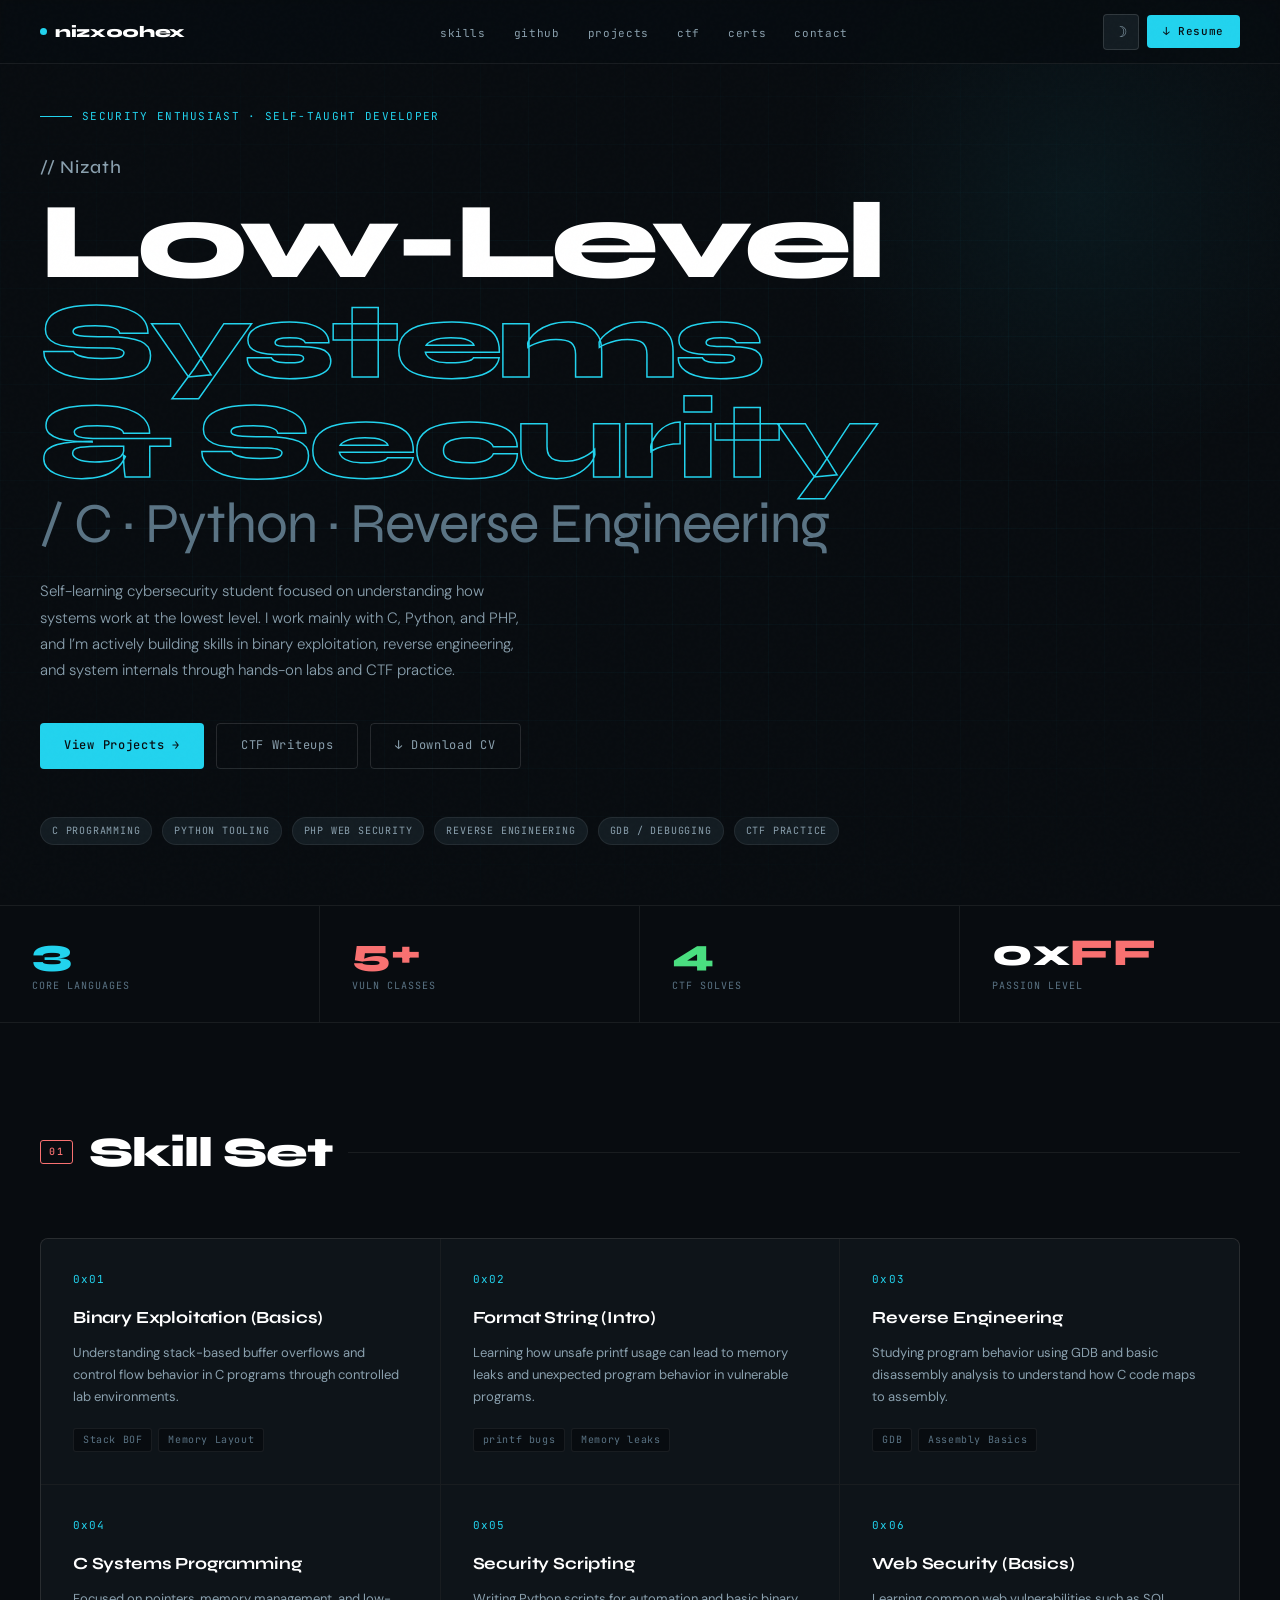
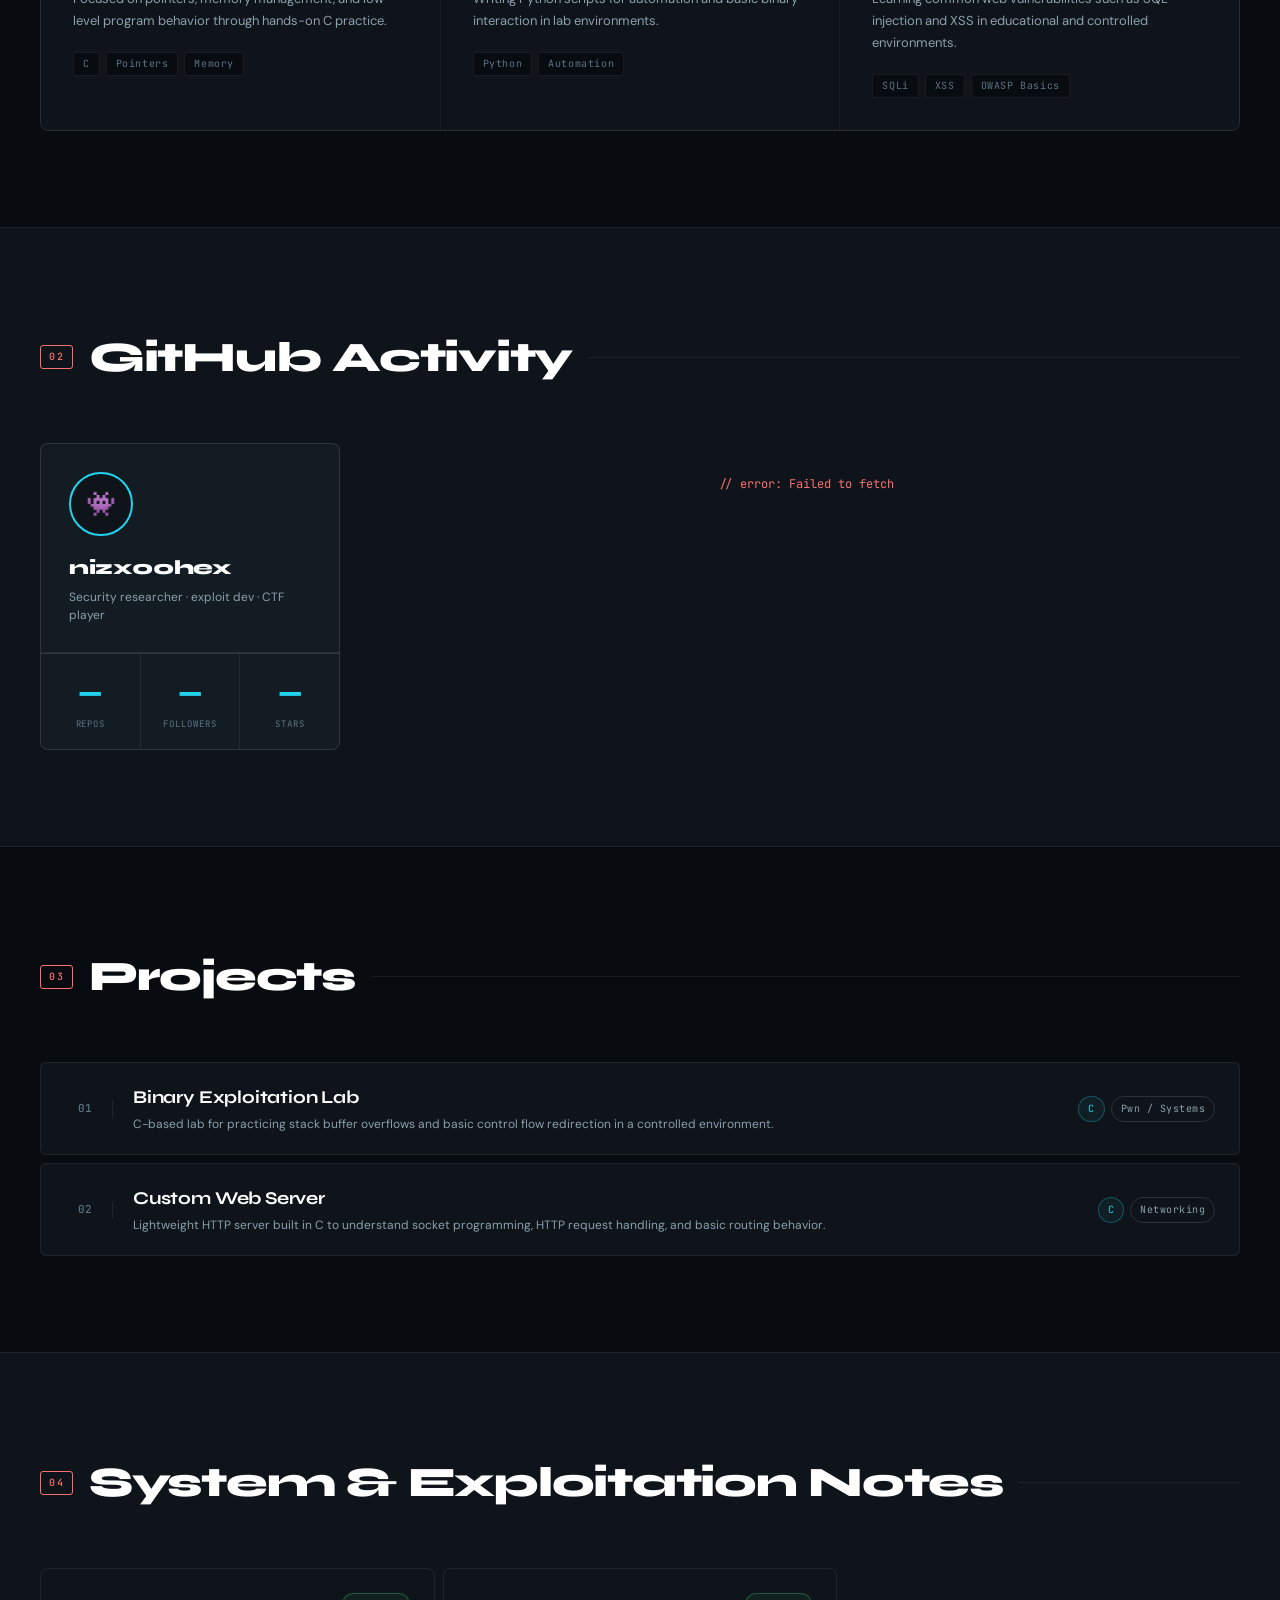
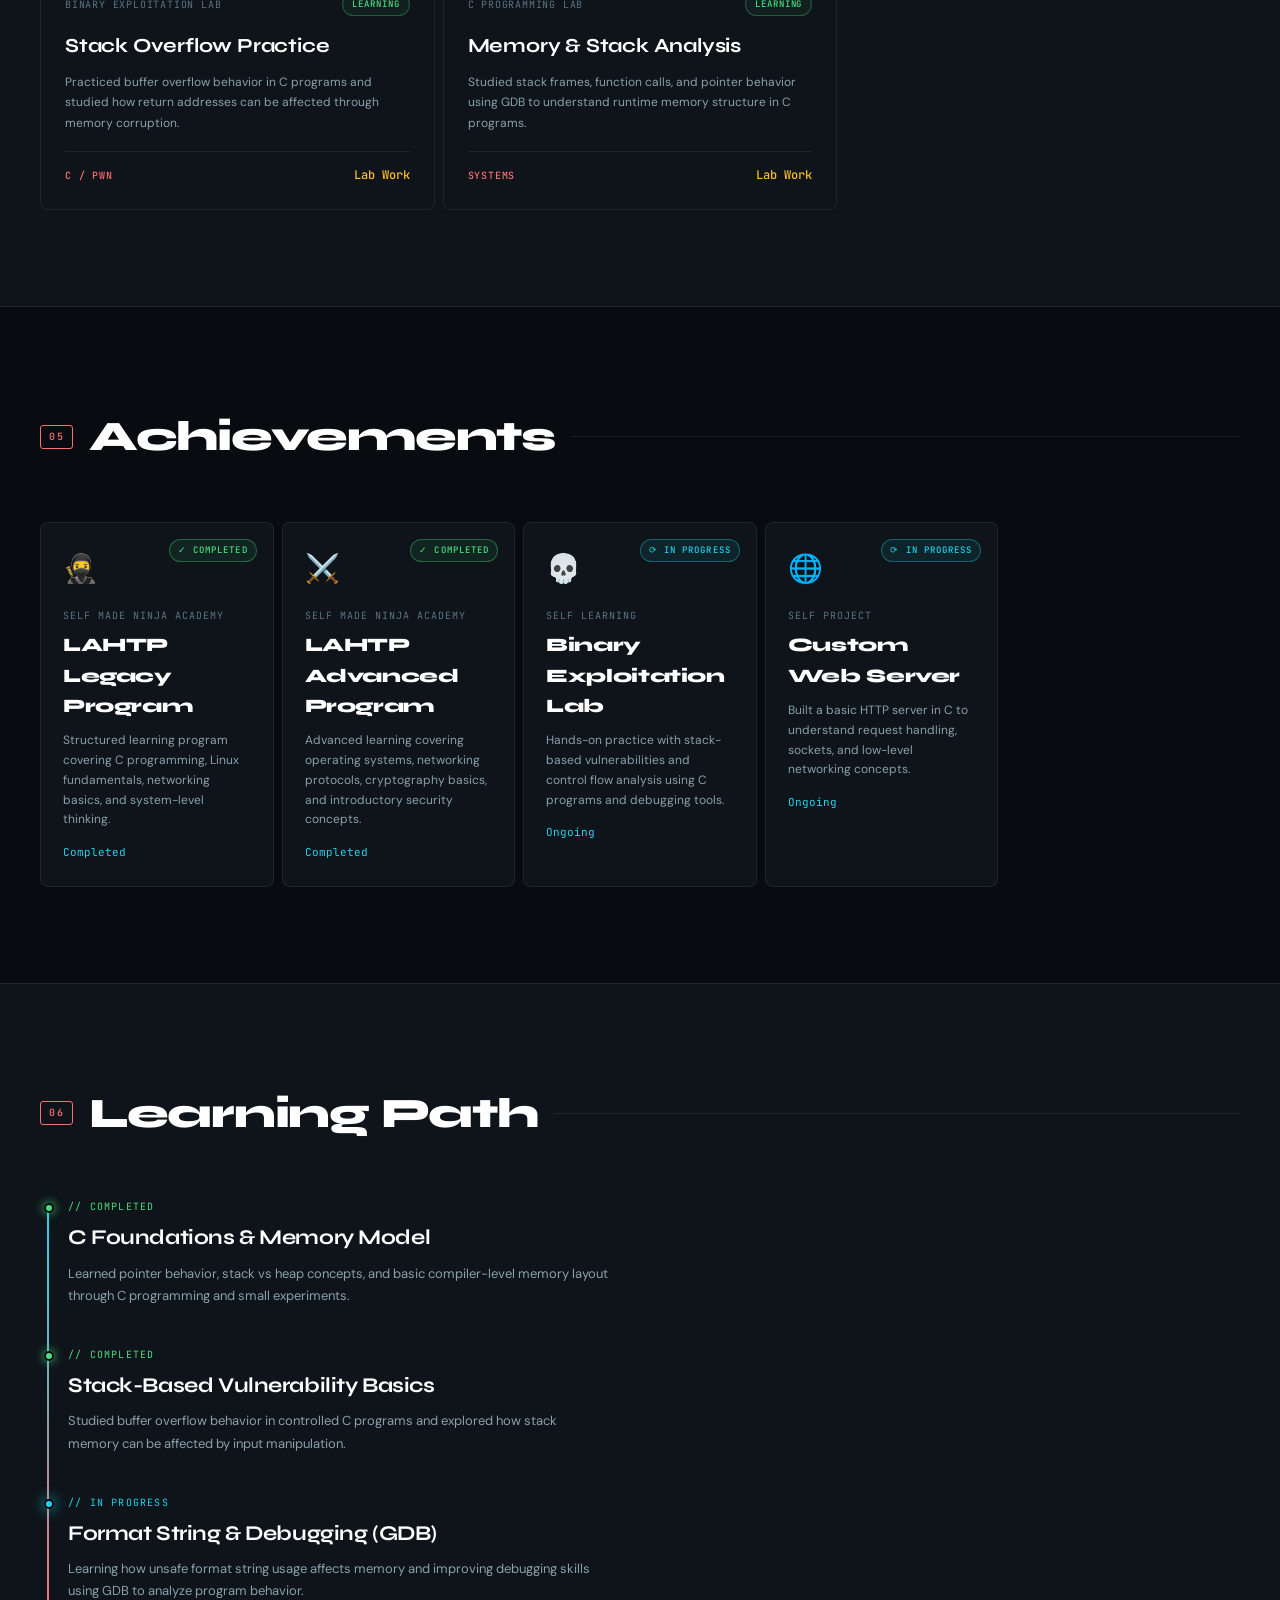
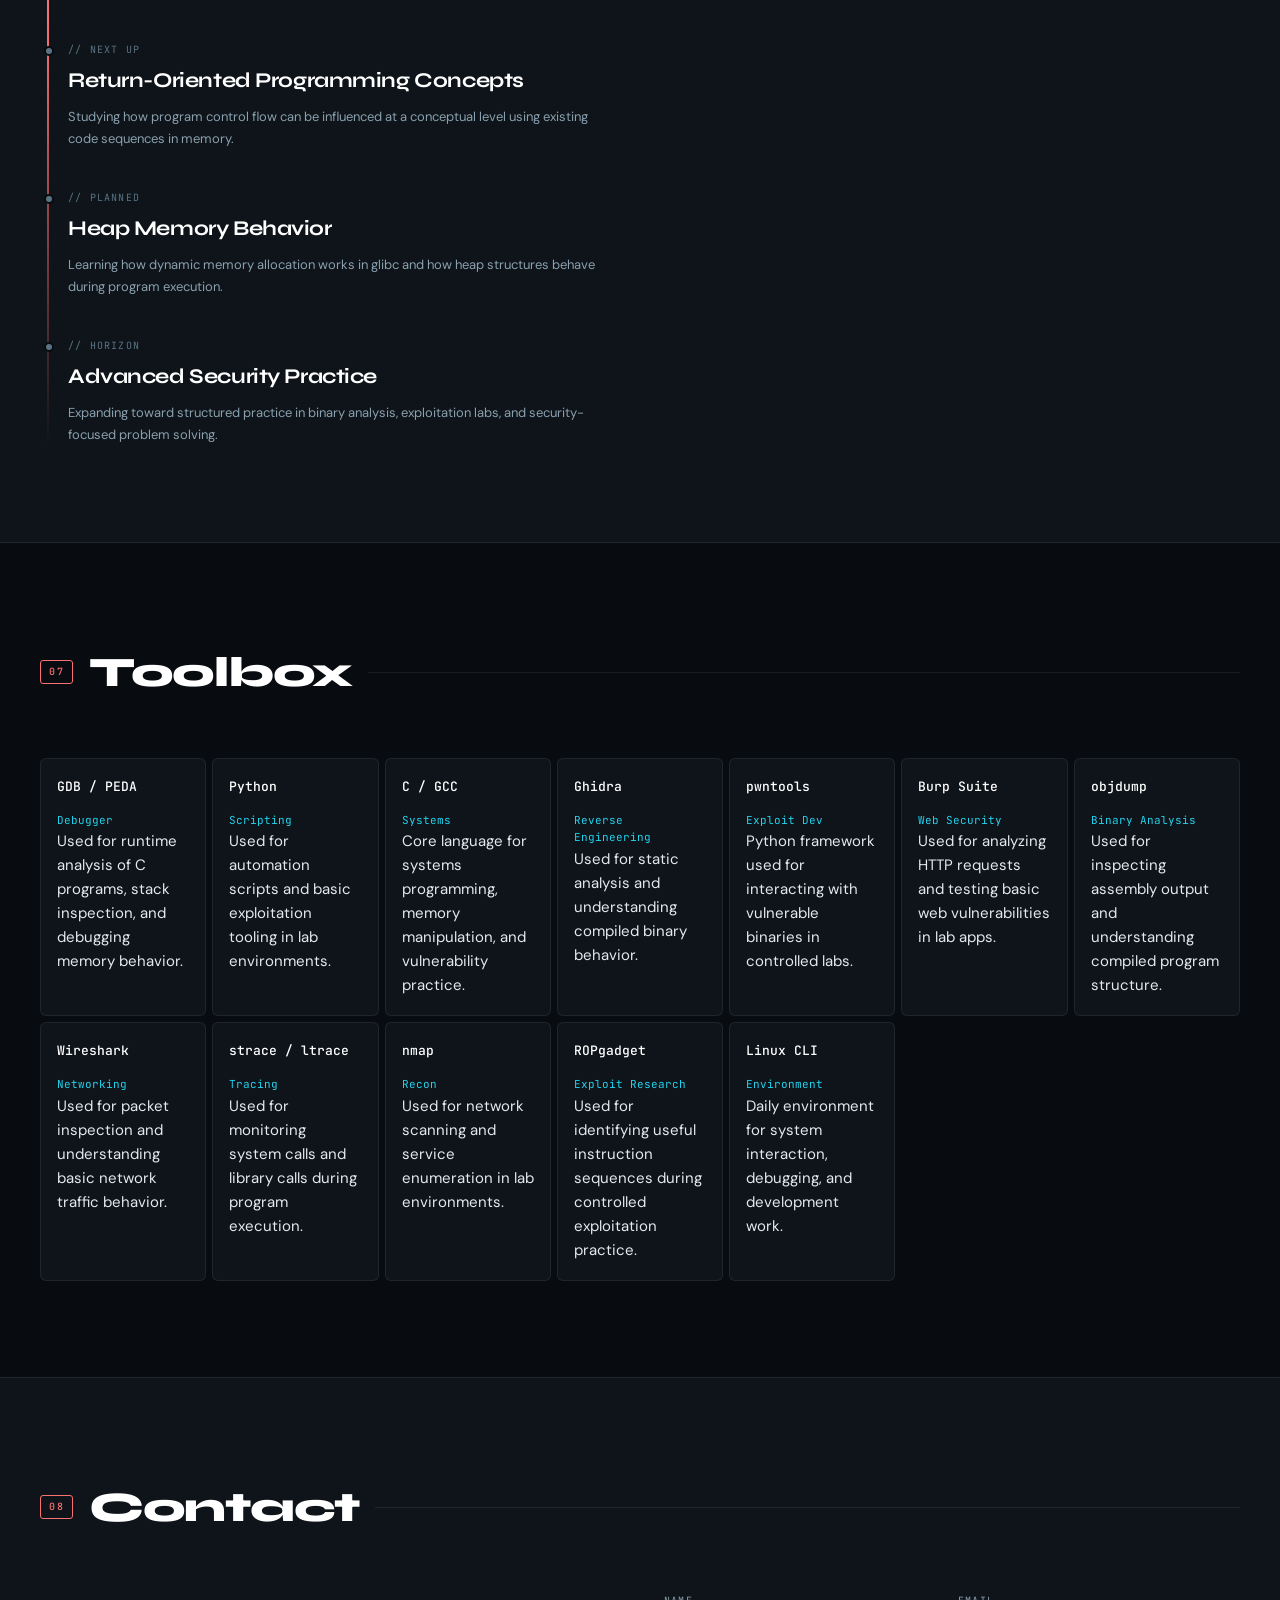
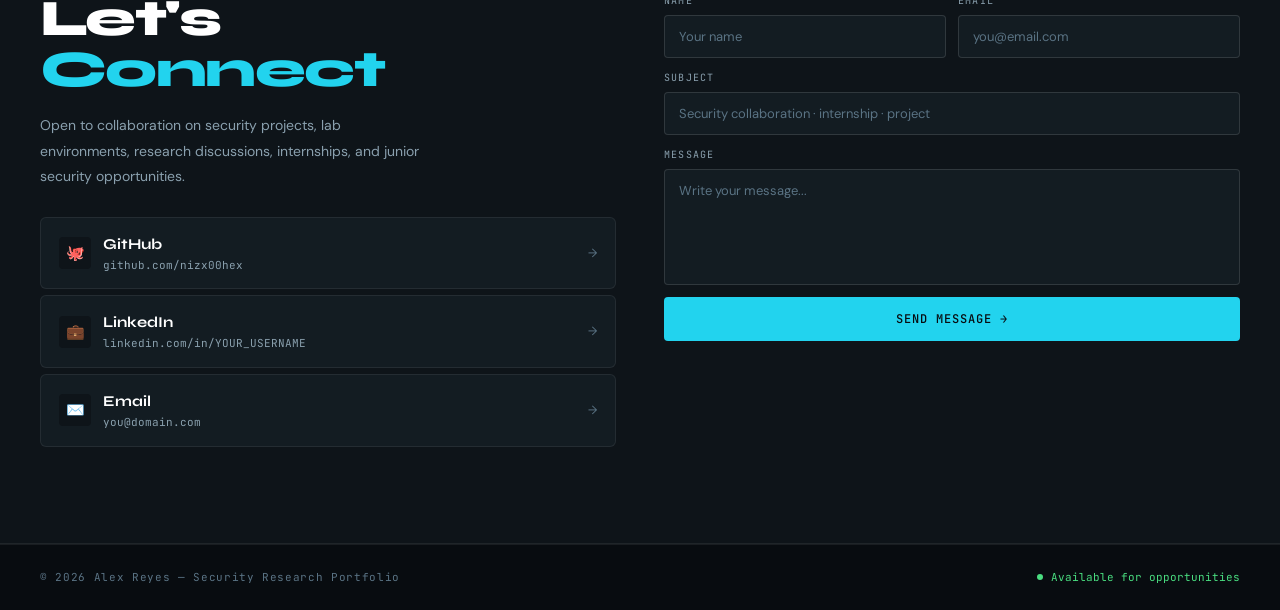
==== index.html @ 23d53d48 "change: change the name portfolio into index" ====
<!DOCTYPE html>
<html lang="en" data-theme="dark">
<head>
<meta charset="UTF-8">
<meta name="viewport" content="width=device-width, initial-scale=1.0">
<title>Nisath — Security Research & Systems Programming</title>
<link rel="preconnect" href="https://fonts.googleapis.com">
<link href="https://fonts.googleapis.com/css2?family=Syne:wght@400;500;600;700;800&family=JetBrains+Mono:wght@300;400;500&family=DM+Sans:wght@300;400;500&display=swap" rel="stylesheet">
<link rel="stylesheet" href="style.css">
</head>
<body>

<!-- NAV -->
<nav id="nav">
  <a href="#" class="nav-brand">
    <span class="nav-brand-dot"></span>
    nizx00hex
  </a>

  <ul class="nav-links">
    <li><a href="#skills">skills</a></li>
    <li><a href="#github">github</a></li>
    <li><a href="#projects">projects</a></li>
    <li><a href="#ctf">ctf</a></li>
    <li><a href="#certs">certs</a></li>
    <li><a href="#contact">contact</a></li>
  </ul>

  <div class="nav-actions">
    <button class="btn-icon" id="themeBtn" title="Toggle theme">☽</button>
    <a href="#" class="btn-resume" id="resumeBtn">↓ Resume</a>
    <button class="nav-ham" id="hamBtn" aria-label="Menu">
      <span></span><span></span><span></span>
    </button>
  </div>
</nav>

<!-- MOBILE DRAWER -->
<div class="nav-drawer" id="drawer">
  <a href="#skills"   onclick="closeDrawer()">skills</a>
  <a href="#github"   onclick="closeDrawer()">github</a>
  <a href="#projects" onclick="closeDrawer()">projects</a>
  <a href="#ctf"      onclick="closeDrawer()">ctf</a>
  <a href="#certs"    onclick="closeDrawer()">certs</a>
  <a href="#contact"  onclick="closeDrawer()">contact</a>
</div>

<!-- HERO -->
<section id="hero">
  <div class="hero-grid-line"></div>
  <div class="hero-glow"></div>

  <div class="hero-content">
    <p class="hero-eyebrow">Security Enthusiast · Self-Taught Developer</p>

    <p class="hero-name">// Nizath</p>

    <h1 class="hero-title">
      Low-Level<br>
      <span class="stroke">Systems & Security</span>
      <span class="dim">/ C · Python · Reverse Engineering</span>
    </h1>

    <p class="hero-desc">
      Self-learning cybersecurity student focused on understanding how systems work at the lowest level.
      I work mainly with C, Python, and PHP, and I’m actively building skills in binary exploitation,
      reverse engineering, and system internals through hands-on labs and CTF practice.
    </p>

    <div class="hero-actions">
      <a href="#projects" class="btn-primary">View Projects →</a>
      <a href="#ctf" class="btn-outline">CTF Writeups</a>
      <a href="#" class="btn-outline" id="heroResume">↓ Download CV</a>
    </div>

    <div class="hero-badges">
      <span class="badge">C Programming</span>
      <span class="badge">Python Tooling</span>
      <span class="badge">PHP Web Security</span>
      <span class="badge">Reverse Engineering</span>
      <span class="badge">GDB / Debugging</span>
      <span class="badge">CTF Practice</span>
    </div>
  </div>
</section>

<!-- STATS -->
<div class="stat-bar">
  <div class="stat-cell reveal">
    <div class="stat-val"><span class="c">3</span></div>
    <div class="stat-lbl">Core Languages</div>
  </div>
  <div class="stat-cell reveal">
    <div class="stat-val"><span class="r">5+</span></div>
    <div class="stat-lbl">Vuln Classes</div>
  </div>
  <div class="stat-cell reveal">
    <div class="stat-val"><span class="g">4</span></div>
    <div class="stat-lbl">CTF Solves</div>
  </div>
  <div class="stat-cell reveal">
    <div class="stat-val">0x<span class="r">FF</span></div>
    <div class="stat-lbl">Passion Level</div>
  </div>
</div>

<!-- SKILLS -->
<section class="sec" id="skills">
  <div class="sec-head">
    <span class="sec-num">01</span>
    <h2 class="sec-title">Skill Set</h2>
    <div class="sec-rule"></div>
  </div>

  <div class="skills-wrap">

    <div class="sk-card reveal">
      <span class="sk-hex">0x01</span>
      <div class="sk-title">Binary Exploitation (Basics)</div>
      <p class="sk-body">
        Understanding stack-based buffer overflows and control flow behavior in C programs through controlled lab environments.
      </p>
      <div class="sk-tags">
        <span class="sk-tag">Stack BOF</span>
        <span class="sk-tag">Memory Layout</span>
      </div>
    </div>

    <div class="sk-card reveal">
      <span class="sk-hex">0x02</span>
      <div class="sk-title">Format String (Intro)</div>
      <p class="sk-body">
        Learning how unsafe printf usage can lead to memory leaks and unexpected program behavior in vulnerable programs.
      </p>
      <div class="sk-tags">
        <span class="sk-tag">printf bugs</span>
        <span class="sk-tag">Memory leaks</span>
      </div>
    </div>

    <div class="sk-card reveal">
      <span class="sk-hex">0x03</span>
      <div class="sk-title">Reverse Engineering</div>
      <p class="sk-body">
        Studying program behavior using GDB and basic disassembly analysis to understand how C code maps to assembly.
      </p>
      <div class="sk-tags">
        <span class="sk-tag">GDB</span>
        <span class="sk-tag">Assembly Basics</span>
      </div>
    </div>

    <div class="sk-card reveal">
      <span class="sk-hex">0x04</span>
      <div class="sk-title">C Systems Programming</div>
      <p class="sk-body">
        Focused on pointers, memory management, and low-level program behavior through hands-on C practice.
      </p>
      <div class="sk-tags">
        <span class="sk-tag">C</span>
        <span class="sk-tag">Pointers</span>
        <span class="sk-tag">Memory</span>
      </div>
    </div>

    <div class="sk-card reveal">
      <span class="sk-hex">0x05</span>
      <div class="sk-title">Security Scripting</div>
      <p class="sk-body">
        Writing Python scripts for automation and basic binary interaction in lab environments.
      </p>
      <div class="sk-tags">
        <span class="sk-tag">Python</span>
        <span class="sk-tag">Automation</span>
      </div>
    </div>

    <div class="sk-card reveal">
      <span class="sk-hex">0x06</span>
      <div class="sk-title">Web Security (Basics)</div>
      <p class="sk-body">
        Learning common web vulnerabilities such as SQL injection and XSS in educational and controlled environments.
      </p>
      <div class="sk-tags">
        <span class="sk-tag">SQLi</span>
        <span class="sk-tag">XSS</span>
        <span class="sk-tag">OWASP Basics</span>
      </div>
    </div>

  </div>
</section>
<!-- GITHUB -->
<section class="sec sec-alt" id="github">
  <div class="sec-head">
    <span class="sec-num">02</span>
    <h2 class="sec-title">GitHub Activity</h2>
    <div class="sec-rule"></div>
  </div>
  <div class="gh-layout">
    <div class="gh-card reveal">
      <div class="gh-card-top">
        <div class="gh-avi" id="ghAvi">👾</div>
        <div class="gh-handle" id="ghHandle">nizx00hex</div>
        <div class="gh-bio-text" id="ghBioTxt">Security researcher · exploit dev · CTF player</div>
      </div>
      <div class="gh-nums">
        <div class="gh-num"><div class="gh-num-val" id="ghR">—</div><div class="gh-num-lbl">Repos</div></div>
        <div class="gh-num"><div class="gh-num-val" id="ghF">—</div><div class="gh-num-lbl">Followers</div></div>
        <div class="gh-num"><div class="gh-num-val" id="ghS">—</div><div class="gh-num-lbl">Stars</div></div>
      </div>
    </div>
    <div class="gh-repos-list reveal" id="ghList">
      <div class="gh-msg">// set GITHUB_USERNAME in the script to load live repos</div>
    </div>
  </div>
</section>

<!-- PROJECTS -->
<section class="sec" id="projects">
  <div class="sec-head">
    <span class="sec-num">03</span>
    <h2 class="sec-title">Projects</h2>
    <div class="sec-rule"></div>
  </div>

  <div class="proj-list">

    <div class="proj-item reveal">
      <div class="proj-num">01</div>
      <div>
        <div class="proj-name">Binary Exploitation Lab</div>
        <div class="proj-brief">
          C-based lab for practicing stack buffer overflows and basic control flow redirection in a controlled environment.
        </div>
      </div>
      <div class="proj-pills">
        <span class="proj-pill lang">C</span>
        <span class="proj-pill">Pwn / Systems</span>
      </div>
    </div>

    <div class="proj-item reveal">
      <div class="proj-num">02</div>
      <div>
        <div class="proj-name">Custom Web Server</div>
        <div class="proj-brief">
          Lightweight HTTP server built in C to understand socket programming, HTTP request handling, and basic routing behavior.
        </div>
      </div>
      <div class="proj-pills">
        <span class="proj-pill lang">C</span>
        <span class="proj-pill">Networking</span>
      </div>
    </div>

  </div>
</section>
<!-- CTF WRITEUPS -->
<!-- <section class="sec sec-alt" id="ctf">
  <div class="sec-head">
    <span class="sec-num">04</span>
    <h2 class="sec-title">CTF Writeups</h2>
    <div class="sec-rule"></div>
  </div>
  <div class="ctf-filters">
    <button class="ctf-btn on" data-f="all">All</button>
    <button class="ctf-btn" data-f="pwn">Pwn</button>
    <button class="ctf-btn" data-f="web">Web</button>
    <button class="ctf-btn" data-f="re">Rev Eng</button>
  </div>
  <div class="ctf-grid">

    <div class="ctf-card reveal" data-cat="pwn">
      <div class="ctf-top"><span class="ctf-evt">picoCTF 2024</span><span class="diff e">Easy</span></div>
      <div class="ctf-title">Buffer Overflow 1</div>
      <p class="ctf-body">Classic ret-address overwrite on a 32-bit binary. Used cyclic pattern to find offset at 44 bytes, overwrote EIP with win() address. First clean BOF solve.</p>
      <div class="ctf-foot"><span class="ctf-cat pwn">Pwn</span><span class="ctf-pts">100 pts</span></div>
    </div>

    <div class="ctf-card reveal" data-cat="pwn">
      <div class="ctf-top"><span class="ctf-evt">HTB — Retired</span><span class="diff m">Medium</span></div>
      <div class="ctf-title">Format String 0</div>
      <p class="ctf-body">Exploited uncontrolled printf to leak a stack canary, then chained it with a buffer overflow to bypass stack protection and land a shell.</p>
      <div class="ctf-foot"><span class="ctf-cat pwn">Pwn</span><span class="ctf-pts">250 pts</span></div>
    </div>

    <div class="ctf-card reveal" data-cat="web">
      <div class="ctf-top"><span class="ctf-evt">picoCTF 2024</span><span class="diff e">Easy</span></div>
      <div class="ctf-title">SQL Direct</div>
      <p class="ctf-body">UNION-based SQLi on a login form. Enumerated tables via information_schema, extracted flag from users table with crafted UNION SELECT payload.</p>
      <div class="ctf-foot"><span class="ctf-cat web">Web</span><span class="ctf-pts">150 pts</span></div>
    </div>

    <div class="ctf-card reveal" data-cat="re">
      <div class="ctf-top"><span class="ctf-evt">angstromCTF</span><span class="diff m">Medium</span></div>
      <div class="ctf-title">Crackme-0x01</div>
      <p class="ctf-body">Reverse engineered a stripped binary in Ghidra. Located the serial check routine, identified XOR key in .rodata, scripted key derivation in Python.</p>
      <div class="ctf-foot"><span class="ctf-cat re">Rev Eng</span><span class="ctf-pts">200 pts</span></div>
    </div>

  </div>
</section> -->

<!-- LEARNING NOTES -->
<section class="sec sec-alt" id="notes">
  <div class="sec-head">
    <span class="sec-num">04</span>
    <h2 class="sec-title">System & Exploitation Notes</h2>
    <div class="sec-rule"></div>
  </div>

  <div class="ctf-grid">

    <div class="ctf-card reveal">
      <div class="ctf-top">
        <span class="ctf-evt">Binary Exploitation Lab</span>
        <span class="diff e">Learning</span>
      </div>
      <div class="ctf-title">Stack Overflow Practice</div>
      <p class="ctf-body">
        Practiced buffer overflow behavior in C programs and studied how return addresses can be affected through memory corruption.
      </p>
      <div class="ctf-foot">
        <span class="ctf-cat pwn">C / Pwn</span>
        <span class="ctf-pts">Lab Work</span>
      </div>
    </div>

    <div class="ctf-card reveal">
      <div class="ctf-top">
        <span class="ctf-evt">C Programming Lab</span>
        <span class="diff e">Learning</span>
      </div>
      <div class="ctf-title">Memory & Stack Analysis</div>
      <p class="ctf-body">
        Studied stack frames, function calls, and pointer behavior using GDB to understand runtime memory structure in C programs.
      </p>
      <div class="ctf-foot">
        <span class="ctf-cat pwn">Systems</span>
        <span class="ctf-pts">Lab Work</span>
      </div>
    </div>

  </div>
</section>

<!-- ACHIEVEMENTS -->
<section class="sec" id="certs">
  <div class="sec-head">
    <span class="sec-num">05</span>
    <h2 class="sec-title">Achievements</h2>
    <div class="sec-rule"></div>
  </div>

  <div class="certs-wrap">

    <div class="cert-card reveal">
      <span class="cert-status done">✓ Completed</span>
      <span class="cert-icon">🥷</span>
      <div class="cert-org">Self Made Ninja Academy</div>
      <div class="cert-name">LAHTP Legacy Program</div>
      <p class="cert-desc">
        Structured learning program covering C programming, Linux fundamentals, networking basics, and system-level thinking.
      </p>
      <div class="cert-when">Completed</div>
    </div>

    <div class="cert-card reveal">
      <span class="cert-status done">✓ Completed</span>
      <span class="cert-icon">⚔️</span>
      <div class="cert-org">Self Made Ninja Academy</div>
      <div class="cert-name">LAHTP Advanced Program</div>
      <p class="cert-desc">
        Advanced learning covering operating systems, networking protocols, cryptography basics, and introductory security concepts.
      </p>
      <div class="cert-when">Completed</div>
    </div>

    <div class="cert-card reveal">
      <span class="cert-status wip">⟳ In Progress</span>
      <span class="cert-icon">💀</span>
      <div class="cert-org">Self Learning</div>
      <div class="cert-name">Binary Exploitation Lab</div>
      <p class="cert-desc">
        Hands-on practice with stack-based vulnerabilities and control flow analysis using C programs and debugging tools.
      </p>
      <div class="cert-when">Ongoing</div>
    </div>

    <div class="cert-card reveal">
      <span class="cert-status wip">⟳ In Progress</span>
      <span class="cert-icon">🌐</span>
      <div class="cert-org">Self Project</div>
      <div class="cert-name">Custom Web Server</div>
      <p class="cert-desc">
        Built a basic HTTP server in C to understand request handling, sockets, and low-level networking concepts.
      </p>
      <div class="cert-when">Ongoing</div>
    </div>

  </div>
</section>

<!-- LEARNING PATH -->
<section class="sec sec-alt" id="learning">
  <div class="sec-head">
    <span class="sec-num">06</span>
    <h2 class="sec-title">Learning Path</h2>
    <div class="sec-rule"></div>
  </div>

  <div class="tl">

    <div class="tl-item reveal">
      <div class="tl-dot done"></div>
      <div class="tl-label done">// completed</div>
      <div class="tl-title">C Foundations & Memory Model</div>
      <p class="tl-body">
        Learned pointer behavior, stack vs heap concepts, and basic compiler-level memory layout through C programming and small experiments.
      </p>
    </div>

    <div class="tl-item reveal">
      <div class="tl-dot done"></div>
      <div class="tl-label done">// completed</div>
      <div class="tl-title">Stack-Based Vulnerability Basics</div>
      <p class="tl-body">
        Studied buffer overflow behavior in controlled C programs and explored how stack memory can be affected by input manipulation.
      </p>
    </div>

    <div class="tl-item reveal">
      <div class="tl-dot now"></div>
      <div class="tl-label now">// in progress</div>
      <div class="tl-title">Format String & Debugging (GDB)</div>
      <p class="tl-body">
        Learning how unsafe format string usage affects memory and improving debugging skills using GDB to analyze program behavior.
      </p>
    </div>

    <div class="tl-item reveal">
      <div class="tl-dot next"></div>
      <div class="tl-label next">// next up</div>
      <div class="tl-title">Return-Oriented Programming Concepts</div>
      <p class="tl-body">
        Studying how program control flow can be influenced at a conceptual level using existing code sequences in memory.
      </p>
    </div>

    <div class="tl-item reveal">
      <div class="tl-dot next"></div>
      <div class="tl-label next">// planned</div>
      <div class="tl-title">Heap Memory Behavior</div>
      <p class="tl-body">
        Learning how dynamic memory allocation works in glibc and how heap structures behave during program execution.
      </p>
    </div>

    <div class="tl-item reveal">
      <div class="tl-dot next"></div>
      <div class="tl-label next">// horizon</div>
      <div class="tl-title">Advanced Security Practice</div>
      <p class="tl-body">
        Expanding toward structured practice in binary analysis, exploitation labs, and security-focused problem solving.
      </p>
    </div>

  </div>
</section>
<!-- TOOLS -->
<section class="sec" id="tools">
  <div class="sec-head">
    <span class="sec-num">07</span>
    <h2 class="sec-title">Toolbox</h2>
    <div class="sec-rule"></div>
  </div>

  <div class="tools-wrap">

    <div class="tool-card reveal">
      <div class="tool-name">GDB / PEDA</div>
      <div class="cert-when">Debugger</div>
      <p class="tool-desc">Used for runtime analysis of C programs, stack inspection, and debugging memory behavior.</p>
    </div>

    <div class="tool-card reveal">
      <div class="tool-name">Python</div>
      <div class="cert-when">Scripting</div>
      <p class="tool-desc">Used for automation scripts and basic exploitation tooling in lab environments.</p>
    </div>

    <div class="tool-card reveal">
      <div class="tool-name">C / GCC</div>
      <div class="cert-when">Systems</div>
      <p class="tool-desc">Core language for systems programming, memory manipulation, and vulnerability practice.</p>
    </div>

    <div class="tool-card reveal">
      <div class="tool-name">Ghidra</div>
      <div class="cert-when">Reverse Engineering</div>
      <p class="tool-desc">Used for static analysis and understanding compiled binary behavior.</p>
    </div>

    <div class="tool-card reveal">
      <div class="tool-name">pwntools</div>
      <div class="cert-when">Exploit Dev</div>
      <p class="tool-desc">Python framework used for interacting with vulnerable binaries in controlled labs.</p>
    </div>

    <div class="tool-card reveal">
      <div class="tool-name">Burp Suite</div>
      <div class="cert-when">Web Security</div>
      <p class="tool-desc">Used for analyzing HTTP requests and testing basic web vulnerabilities in lab apps.</p>
    </div>

    <div class="tool-card reveal">
      <div class="tool-name">objdump</div>
      <div class="cert-when">Binary Analysis</div>
      <p class="tool-desc">Used for inspecting assembly output and understanding compiled program structure.</p>
    </div>

    <div class="tool-card reveal">
      <div class="tool-name">Wireshark</div>
      <div class="cert-when">Networking</div>
      <p class="tool-desc">Used for packet inspection and understanding basic network traffic behavior.</p>
    </div>

    <div class="tool-card reveal">
      <div class="tool-name">strace / ltrace</div>
      <div class="cert-when">Tracing</div>
      <p class="tool-desc">Used for monitoring system calls and library calls during program execution.</p>
    </div>

    <div class="tool-card reveal">
      <div class="tool-name">nmap</div>
      <div class="cert-when">Recon</div>
      <p class="tool-desc">Used for network scanning and service enumeration in lab environments.</p>
    </div>

    <div class="tool-card reveal">
      <div class="tool-name">ROPgadget</div>
      <div class="cert-when">Exploit Research</div>
      <p class="tool-desc">Used for identifying useful instruction sequences during controlled exploitation practice.</p>
    </div>

    <div class="tool-card reveal">
      <div class="tool-name">Linux CLI</div>
      <div class="cert-when">Environment</div>
      <p class="tool-desc">Daily environment for system interaction, debugging, and development work.</p>
    </div>

  </div>
</section>
<!-- CONTACT -->
<section class="sec sec-alt" id="contact">
  <div class="sec-head">
    <span class="sec-num">08</span>
    <h2 class="sec-title">Contact</h2>
    <div class="sec-rule"></div>
  </div>

  <div class="contact-grid">

    <div class="contact-left reveal">
      <h3>Let's<br><em>Connect</em></h3>
      <p>
        Open to collaboration on security projects, lab environments, research discussions, internships, and junior security opportunities.
      </p>

      <div class="social-links">

        <a href="https://github.com/nizx00hex" target="_blank" class="slink">
          <div class="slink-left">
            <div class="slink-icon">🐙</div>
            <div>
              <div class="slink-name">GitHub</div>
              <div class="slink-handle">github.com/nizx00hex</div>
            </div>
          </div>
          <span class="slink-arrow">→</span>
        </a>

        <a href="https://linkedin.com/in/YOUR_USERNAME" target="_blank" class="slink">
          <div class="slink-left">
            <div class="slink-icon">💼</div>
            <div>
              <div class="slink-name">LinkedIn</div>
              <div class="slink-handle">linkedin.com/in/YOUR_USERNAME</div>
            </div>
          </div>
          <span class="slink-arrow">→</span>
        </a>

        <!-- <a href="https://app.hackthebox.com/profile/YOUR_ID" target="_blank" class="slink">
          <div class="slink-left">
            <div class="slink-icon">🟢</div>
            <div>
              <div class="slink-name">HackTheBox</div>
              <div class="slink-handle">HTB Profile</div>
            </div>
          </div>
          <span class="slink-arrow">→</span>
        </a> -->

        <a href="mailto:you@domain.com" class="slink">
          <div class="slink-left">
            <div class="slink-icon">✉️</div>
            <div>
              <div class="slink-name">Email</div>
              <div class="slink-handle">you@domain.com</div>
            </div>
          </div>
          <span class="slink-arrow">→</span>
        </a>

      </div>
    </div>

    <div class="cform reveal">
      <div class="cf-row">
        <div class="cf-group">
          <label class="cf-label">Name</label>
          <input type="text" class="cf-input" id="cfn" placeholder="Your name">
        </div>
        <div class="cf-group">
          <label class="cf-label">Email</label>
          <input type="email" class="cf-input" id="cfe" placeholder="you@email.com">
        </div>
      </div>

      <div class="cf-group">
        <label class="cf-label">Subject</label>
        <input type="text" class="cf-input" id="cfs" placeholder="Security collaboration · internship · project">
      </div>

      <div class="cf-group">
        <label class="cf-label">Message</label>
        <textarea class="cf-ta" id="cfm" placeholder="Write your message..."></textarea>
      </div>

      <button class="cf-submit" id="cfBtn">Send Message →</button>
      <div class="cf-status" id="cfStatus"></div>
    </div>

  </div>
</section>
<!-- FOOTER -->
<footer>
  <div class="foot-copy">© 2026 Alex Reyes — Security Research Portfolio</div>
  <div class="foot-status"><div class="foot-dot"></div>Available for opportunities</div>
</footer>

<script url=>
/* ─────────────────────────────────────
   CONFIG — set these before publishing
───────────────────────────────────── */
const GITHUB_USER = 'nizx00hex';
const RESUME_PDF  = '';

/* ─────────────────────────────────────
   THEME
───────────────────────────────────── */
const html = document.documentElement;
const themeBtn = document.getElementById('themeBtn');

let theme = localStorage.getItem('theme') || 'dark';
html.setAttribute('data-theme', theme);
themeBtn.textContent = theme === 'dark' ? '☽' : '☀';

themeBtn.addEventListener('click', () => {
  theme = theme === 'dark' ? 'light' : 'dark';
  html.setAttribute('data-theme', theme);
  themeBtn.textContent = theme === 'dark' ? '☽' : '☀';
  localStorage.setItem('theme', theme);
});

/* ─────────────────────────────────────
   RESUME
───────────────────────────────────── */
[document.getElementById('resumeBtn'), document.getElementById('heroResume')].forEach(btn => {
  if (!btn) return;
  if (RESUME_PDF) {
    btn.href = RESUME_PDF;
    btn.download = 'Alex_Reyes_Resume.pdf';
  } else {
    btn.addEventListener('click', e => {
      e.preventDefault();
      alert('Set RESUME_PDF at the top of the script to your hosted PDF URL.');
    });
  }
});

/* ─────────────────────────────────────
   MOBILE NAV
───────────────────────────────────── */
const ham  = document.getElementById('hamBtn');
const drawer = document.getElementById('drawer');

ham.addEventListener('click', () => {
  drawer.classList.toggle('open');
  const open = drawer.classList.contains('open');
  ham.children[0].style.transform = open ? 'rotate(45deg) translate(5px,5px)' : '';
  ham.children[1].style.opacity  = open ? '0' : '';
  ham.children[2].style.transform = open ? 'rotate(-45deg) translate(5px,-5px)' : '';
});

function closeDrawer() {
  drawer.classList.remove('open');
  ham.children[0].style.transform = '';
  ham.children[1].style.opacity  = '';
  ham.children[2].style.transform = '';
}

/* ─────────────────────────────────────
   CTF FILTERS
───────────────────────────────────── */
document.querySelectorAll('.ctf-btn').forEach(btn => {
  btn.addEventListener('click', () => {
    document.querySelectorAll('.ctf-btn').forEach(b => b.classList.remove('on'));
    btn.classList.add('on');
    const f = btn.dataset.f;
    document.querySelectorAll('.ctf-card').forEach(c => {
      c.setAttribute('data-hide', String(f !== 'all' && c.dataset.cat !== f));
    });
  });
});

/* ─────────────────────────────────────
   SCROLL REVEAL + TOOL BARS
───────────────────────────────────── */
const io = new IntersectionObserver(entries => {
  entries.forEach(e => {
    if (!e.isIntersecting) return;
    e.target.classList.add('in');
    e.target.querySelectorAll('.tool-fill[data-w]').forEach(b => { b.style.width = b.dataset.w; });
    io.unobserve(e.target);
  });
}, { threshold: 0.08 });

document.querySelectorAll('.reveal').forEach(el => io.observe(el));

/* ─────────────────────────────────────
   GITHUB API
───────────────────────────────────── */
async function loadGH(user) {
  if (!user) return;

  try {
    const [uRes, repoRes] = await Promise.all([
      fetch(`https://api.github.com/users/${user}`),
      fetch(`https://api.github.com/users/${user}/repos?sort=stars&direction=desc&per_page=6`)
    ]);

    const u = await uRes.json();
    const repos = await repoRes.json();

    if (u.message) throw new Error(u.message);
    if (repos.message) throw new Error(repos.message);

    document.getElementById('ghHandle').textContent = u.login;
    document.getElementById('ghBioTxt').textContent =
      u.bio || 'Security researcher · exploit dev · CTF player';

    const aviEl = document.getElementById('ghAvi');
    aviEl.innerHTML = `<img src="${u.avatar_url}" alt="${u.login}">`;

    document.getElementById('ghR').textContent = u.public_repos;
    document.getElementById('ghF').textContent = u.followers;

    const totalStars = repos.reduce((s, r) => s + (r.stargazers_count || 0), 0);
    document.getElementById('ghS').textContent = totalStars;

    const list = document.getElementById('ghList');

    if (!repos.length) {
      list.innerHTML = `<div class="gh-msg">no public repositories found</div>`;
      return;
    }

    list.innerHTML = repos.map(r => `
      <a href="${r.html_url}" target="_blank" class="gh-repo-item">
        <div>
          <div class="gh-repo-name">${r.name}</div>
          <div class="gh-repo-desc">${r.description || 'No description provided.'}</div>
        </div>
        <div class="gh-repo-right">
          <span class="gh-repo-lang">${r.language || '—'}</span>
          <span class="gh-repo-stars">★ ${r.stargazers_count}</span>
        </div>
      </a>
    `).join('');

  } catch (err) {
    document.getElementById('ghList').innerHTML =
      `<div class="gh-msg gh-err">// error: ${err.message}</div>`;
  }
}

document.addEventListener("DOMContentLoaded", () => {
  loadGH(GITHUB_USER);
});

/* ─────────────────────────────────────
   CONTACT FORM
───────────────────────────────────── */
document.getElementById('cfBtn').addEventListener('click', () => {
  const n = document.getElementById('cfn').value.trim();
  const e = document.getElementById('cfe').value.trim();
  const s = document.getElementById('cfs').value.trim();
  const m = document.getElementById('cfm').value.trim();
  const st = document.getElementById('cfStatus');

  st.style.display = 'none';

  if (!n || !e || !m) {
    st.className = 'cf-status err';
    st.textContent = 'Name, email, and message are required.';
    st.style.display = 'block'; return;
  }
  if (!/^[^\s@]+@[^\s@]+\.[^\s@]+$/.test(e)) {
    st.className = 'cf-status err';
    st.textContent = 'Please enter a valid email address.';
    st.style.display = 'block'; return;
  }

  window.location.href = `mailto:you@domain.com?subject=${encodeURIComponent(s || 'Portfolio Contact')}&body=${encodeURIComponent(`From: ${n} <${e}>\n\n${m}`)}`;
  st.className = 'cf-status ok';
  st.textContent = 'Opening your mail client…';
  st.style.display = 'block';
});

/* ─────────────────────────────────────
   HERO TYPEWRITER
───────────────────────────────────── */
const eye = document.querySelector('.hero-eyebrow');
const full = eye.textContent;
eye.textContent = '';
let i = 0;
setTimeout(() => {
  const iv = setInterval(() => { eye.textContent = full.slice(0, ++i); if (i >= full.length) clearInterval(iv); }, 38);
}, 600);
</script>
</body>
</html>
---- style.css ----
/* ══════════════════════════════════════════
   DESIGN TOKENS
══════════════════════════════════════════ */
:root {
  /* DARK */
  --bg:        #080c10;
  --bg1:       #0e1419;
  --bg2:       #131c22;
  --border:    rgba(255,255,255,0.07);
  --border2:   rgba(255,255,255,0.12);
  --text:      #e2eaf0;
  --muted:     #5a7384;
  --muted2:    #8aa0ae;
  --cyan:      #22d3ee;
  --red:       #f87171;
  --green:     #4ade80;
  --yellow:    #fbbf24;
  --white:     #ffffff;

  --r: 'Syne', sans-serif;
  --m: 'JetBrains Mono', monospace;
  --s: 'DM Sans', sans-serif;

  --ease: cubic-bezier(0.4,0,0.2,1);
  --rad: 4px;
}

[data-theme="light"] {
  --bg:        #f2f5f8;
  --bg1:       #e8edf2;
  --bg2:       #dde4eb;
  --border:    rgba(0,0,0,0.08);
  --border2:   rgba(0,0,0,0.14);
  --text:      #0f1923;
  --muted:     #6b8394;
  --muted2:    #4a6070;
  --cyan:      #0369a1;
  --red:       #dc2626;
  --green:     #16a34a;
  --yellow:    #d97706;
  --white:     #0f1923;
}

/* ── BASE ── */
*, *::before, *::after { box-sizing: border-box; margin: 0; padding: 0; }
html { scroll-behavior: smooth; font-size: 16px; }

body {
  background: var(--bg);
  color: var(--text);
  font-family: var(--s);
  font-size: 15px;
  line-height: 1.6;
  overflow-x: hidden;
  transition: background 0.4s var(--ease), color 0.4s var(--ease);
}

/* Noise texture */
body::after {
  content: '';
  position: fixed; inset: 0;
  background-image: url("data:image/svg+xml,%3Csvg viewBox='0 0 256 256' xmlns='http://www.w3.org/2000/svg'%3E%3Cfilter id='n'%3E%3CfeTurbulence type='fractalNoise' baseFrequency='0.9' numOctaves='4' stitchTiles='stitch'/%3E%3C/filter%3E%3Crect width='100%25' height='100%25' filter='url(%23n)' opacity='0.03'/%3E%3C/svg%3E");
  pointer-events: none; z-index: 9998; opacity: 0.4;
}

::selection { background: rgba(34,211,238,0.2); color: var(--cyan); }

/* ── SCROLLBAR ── */
::-webkit-scrollbar { width: 3px; }
::-webkit-scrollbar-track { background: var(--bg); }
::-webkit-scrollbar-thumb { background: var(--muted); border-radius: 2px; }

/* ── NAV ── */
#nav {
  position: fixed; top: 0; left: 0; right: 0; z-index: 500;
  display: flex; align-items: center; justify-content: space-between;
  padding: 0 40px;
  height: 64px;
  background: rgba(8,12,16,0.85);
  backdrop-filter: blur(2px) saturate(180%);
  -webkit-backdrop-filter: blur(20px) saturate(180%);
  border-bottom: 1px solid var(--border);
  transition: background 0.4s var(--ease), border-color 0.4s var(--ease);
}

[data-theme="light"] #nav {
  background: rgba(242,245,248,0.88);
}

.nav-brand {
  font-family: var(--r);
  font-size: 16px;
  font-weight: 800;
  color: var(--white);
  letter-spacing: -0.02em;
  text-decoration: none;
  display: flex; align-items: center; gap: 8px;
}

.nav-brand-dot {
  width: 7px; height: 7px;
  background: var(--cyan);
  border-radius: 50%;
  animation: breathe 2.5s ease-in-out infinite;
}

@keyframes breathe {
  0%,100% { opacity:1; transform:scale(1); }
  50% { opacity:0.5; transform:scale(0.7); }
}

.nav-links {
  display: flex; align-items: center; gap: 4px;
  list-style: none;
}

.nav-links a {
  font-family: var(--m);
  font-size: 11px; font-weight: 400;
  letter-spacing: 0.06em;
  color: var(--muted2);
  text-decoration: none;
  padding: 6px 12px;
  border-radius: var(--rad);
  text-transform: lowercase;
  transition: color 0.2s, background 0.2s;
}
.nav-links a:hover { color: var(--cyan); background: rgba(34,211,238,0.06); }

.nav-actions { display: flex; align-items: center; gap: 8px; }

.btn-icon {
  width: 36px; height: 36px;
  background: var(--bg2);
  border: 1px solid var(--border2);
  border-radius: var(--rad);
  display: flex; align-items: center; justify-content: center;
  cursor: pointer; font-size: 15px;
  color: var(--muted2);
  transition: all 0.2s;
  flex-shrink: 0;
}
.btn-icon:hover { border-color: var(--cyan); color: var(--cyan); }

.btn-resume {
  font-family: var(--m);
  font-size: 11px; font-weight: 500;
  letter-spacing: 0.06em;
  color: var(--bg);
  background: var(--cyan);
  border: none;
  padding: 8px 16px;
  border-radius: var(--rad);
  cursor: pointer;
  text-decoration: none;
  transition: opacity 0.2s, transform 0.2s;
  display: inline-flex; align-items: center; gap: 6px;
}
.btn-resume:hover { opacity: 0.85; transform: translateY(-1px); }

/* Hamburger */
.nav-ham {
  display: none; flex-direction: column; gap: 5px;
  cursor: pointer; padding: 4px; background: none; border: none;
}
.nav-ham span {
  display: block; width: 22px; height: 2px;
  background: var(--muted2); border-radius: 2px;
  transition: all 0.3s;
}

/* Mobile drawer */
.nav-drawer {
  display: none;
  position: fixed; top: 64px; left: 0; right: 0;
  background: var(--bg1);
  border-bottom: 1px solid var(--border2);
  padding: 20px 24px;
  z-index: 499;
  flex-direction: column; gap: 4px;
}
.nav-drawer.open { display: flex; }
.nav-drawer a {
  font-family: var(--m); font-size: 13px;
  color: var(--muted2); text-decoration: none;
  padding: 10px 12px; border-radius: var(--rad);
  transition: all 0.2s;
}
.nav-drawer a:hover { color: var(--cyan); background: rgba(34,211,238,0.06); }

/* ── HERO ── */
#hero {
  min-height: 100vh;
  display: flex; flex-direction: column; justify-content: center;
  padding: 100px 40px 60px;
  position: relative; overflow: hidden;
}

.hero-grid-line {
  position: absolute; inset: 0;
  background-image:
    linear-gradient(rgba(34,211,238,0.03) 1px, transparent 1px),
    linear-gradient(90deg, rgba(34,211,238,0.03) 1px, transparent 1px);
  background-size: 48px 48px;
  pointer-events: none;
  mask-image: radial-gradient(ellipse 80% 60% at 50% 50%, black 40%, transparent 100%);
}

.hero-glow {
  position: absolute;
  width: 600px; height: 600px;
  background: radial-gradient(circle, rgba(34,211,238,0.06) 0%, transparent 65%);
  top: -100px; right: -100px;
  pointer-events: none;
}

.hero-content { position: relative; z-index: 1; max-width: 860px; }

.hero-eyebrow {
  display: inline-flex; align-items: center; gap: 10px;
  font-family: var(--m); font-size: 11px; font-weight: 400;
  letter-spacing: 0.12em; text-transform: uppercase;
  color: var(--cyan);
  margin-bottom: 28px;
  opacity: 0; animation: rise 0.7s 0.1s var(--ease) forwards;
}

.hero-eyebrow::before {
  content: '';
  display: block; width: 32px; height: 1px;
  background: var(--cyan);
}

.hero-name {
  font-family: var(--r);
  font-size: clamp(13px, 2vw, 18px);
  font-weight: 500;
  color: var(--muted2);
  letter-spacing: 0.04em;
  margin-bottom: 10px;
  opacity: 0; animation: rise 0.7s 0.2s var(--ease) forwards;
}

.hero-title {
  font-family: var(--r);
  font-size: clamp(52px, 8.5vw, 110px);
  font-weight: 800;
  line-height: 0.92;
  letter-spacing: -0.04em;
  color: var(--white);
  margin-bottom: 12px;
  opacity: 0; animation: rise 0.8s 0.3s var(--ease) forwards;
}

.hero-title .stroke {
  color: transparent;
  -webkit-text-stroke: 1.5px var(--cyan);
}

[data-theme="light"] .hero-title .stroke {
  -webkit-text-stroke: 1.5px var(--cyan);
}

.hero-title .dim {
  color: var(--muted);
  font-weight: 400;
  font-size: 0.52em;
  letter-spacing: -0.02em;
  display: block;
  margin-top: 6px;
}

.hero-desc {
  max-width: 500px;
  font-size: 15px; font-weight: 300;
  color: var(--muted2);
  line-height: 1.75;
  margin-top: 28px;
  opacity: 0; animation: rise 0.7s 0.45s var(--ease) forwards;
}

.hero-actions {
  display: flex; align-items: center; gap: 12px; flex-wrap: wrap;
  margin-top: 40px;
  opacity: 0; animation: rise 0.7s 0.6s var(--ease) forwards;
}

.btn-primary {
  font-family: var(--m); font-size: 12px; font-weight: 500;
  letter-spacing: 0.06em;
  color: var(--bg); background: var(--cyan);
  border: none; padding: 13px 24px;
  border-radius: var(--rad);
  text-decoration: none; cursor: pointer;
  transition: opacity 0.2s, transform 0.2s;
  display: inline-flex; align-items: center; gap: 8px;
}
.btn-primary:hover { opacity: 0.85; transform: translateY(-2px); }

.btn-outline {
  font-family: var(--m); font-size: 12px; font-weight: 400;
  letter-spacing: 0.06em;
  color: var(--muted2);
  background: none;
  border: 1px solid var(--border2);
  padding: 12px 24px;
  border-radius: var(--rad);
  text-decoration: none; cursor: pointer;
  transition: all 0.2s;
  display: inline-flex; align-items: center; gap: 8px;
}
.btn-outline:hover { color: var(--cyan); border-color: var(--cyan); background: rgba(34,211,238,0.05); }

.hero-badges {
  display: flex; gap: 10px; flex-wrap: wrap;
  margin-top: 48px;
  opacity: 0; animation: rise 0.7s 0.75s var(--ease) forwards;
}

.badge {
  font-family: var(--m); font-size: 10px; font-weight: 400;
  letter-spacing: 0.08em; text-transform: uppercase;
  padding: 5px 11px;
  background: var(--bg2); border: 1px solid var(--border);
  border-radius: 99px; color: var(--muted2);
}

/* ── STAT BAR ── */
.stat-bar {
  position: relative; z-index: 1;
  display: grid; grid-template-columns: repeat(4, 1fr);
  border-top: 1px solid var(--border);
  border-bottom: 1px solid var(--border);
}

.stat-cell {
  padding: 28px 32px;
  border-right: 1px solid var(--border);
  transition: background 0.2s;
}
.stat-cell:last-child { border-right: none; }
.stat-cell:hover { background: rgba(34,211,238,0.03); }

.stat-val {
  font-family: var(--r);
  font-size: 38px; font-weight: 800;
  line-height: 1;
  color: var(--white);
}
.stat-val .c { color: var(--cyan); }
.stat-val .r { color: var(--red); }
.stat-val .g { color: var(--green); }

.stat-lbl {
  font-family: var(--m); font-size: 10px; font-weight: 400;
  letter-spacing: 0.1em; text-transform: uppercase;
  color: var(--muted); margin-top: 6px;
}

/* ── SECTION SHELLS ── */
.sec {
  position: relative; z-index: 1;
  padding: 96px 40px;
}

.sec-alt { background: var(--bg1); border-top: 1px solid var(--border); border-bottom: 1px solid var(--border); }

.sec-head {
  display: flex; align-items: center; gap: 16px;
  margin-bottom: 52px;
}

.sec-num {
  font-family: var(--m); font-size: 10px; font-weight: 500;
  letter-spacing: 0.15em; color: var(--red);
  border: 1px solid currentColor;
  padding: 3px 8px; border-radius: 3px;
  flex-shrink: 0;
}

.sec-title {
  font-family: var(--r);
  font-size: clamp(28px, 3.5vw, 42px);
  font-weight: 800; letter-spacing: -0.03em;
  color: var(--white);
}

.sec-rule { flex: 1; height: 1px; background: var(--border); }

/* ── SKILL CARDS ── */
.skills-wrap {
  display: grid;
  grid-template-columns: repeat(3, 1fr);
  gap: 1px;
  background: var(--border);
  border: 1px solid var(--border);
  border-radius: 8px;
  overflow: hidden;
}

.sk-card {
  background: var(--bg1);
  padding: 32px;
  position: relative;
  overflow: hidden;
  transition: background 0.25s;
}
.sk-card:hover { background: var(--bg2); }

.sk-card::before {
  content: '';
  position: absolute; top: 0; left: 0; right: 0;
  height: 2px; background: var(--cyan);
  transform: scaleX(0); transform-origin: left;
  transition: transform 0.3s var(--ease);
}
.sk-card:hover::before { transform: scaleX(1); }
.sk-card.r::before { background: var(--red); }
.sk-card.g::before { background: var(--green); }

.sk-hex {
  font-family: var(--m); font-size: 11px; font-weight: 400;
  color: var(--cyan); letter-spacing: 0.1em;
  margin-bottom: 16px; display: block;
}
.sk-card.r .sk-hex { color: var(--red); }
.sk-card.g .sk-hex { color: var(--green); }

.sk-title {
  font-family: var(--r); font-size: 17px; font-weight: 700;
  letter-spacing: -0.01em; color: var(--white);
  margin-bottom: 10px;
}

.sk-body { font-size: 13px; color: var(--muted2); line-height: 1.7; }

.sk-tags {
  display: flex; flex-wrap: wrap; gap: 6px;
  margin-top: 20px;
}

.sk-tag {
  font-family: var(--m); font-size: 10px; letter-spacing: 0.06em;
  padding: 3px 9px; color: var(--muted); background: var(--bg);
  border: 1px solid var(--border); border-radius: 3px;
}

/* ── GITHUB ── */
.gh-layout {
  display: grid;
  grid-template-columns: 300px 1fr;
  gap: 32px;
  align-items: start;
}

.gh-card {
  background: var(--bg2);
  border: 1px solid var(--border2);
  border-radius: 8px;
  overflow: hidden;
}

.gh-card-top {
  padding: 28px;
  border-bottom: 1px solid var(--border);
}

.gh-avi {
  width: 64px; height: 64px;
  border-radius: 50%;
  border: 2px solid var(--cyan);
  background: var(--bg1);
  overflow: hidden;
  display: flex; align-items: center; justify-content: center;
  font-size: 24px; margin-bottom: 16px;
  flex-shrink: 0;
}
.gh-avi img { width: 100%; height: 100%; object-fit: cover; }

.gh-handle {
  font-family: var(--r); font-size: 20px; font-weight: 800;
  letter-spacing: -0.02em; color: var(--white);
}
.gh-bio-text { font-size: 12px; color: var(--muted2); margin-top: 4px; line-height: 1.5; }

.gh-nums {
  display: grid; grid-template-columns: repeat(3, 1fr);
  gap: 1px; background: var(--border);
  border-top: 1px solid var(--border);
}
.gh-num {
  padding: 18px 16px; background: var(--bg2); text-align: center;
}
.gh-num-val { font-family: var(--r); font-size: 26px; font-weight: 800; color: var(--cyan); }
.gh-num-lbl { font-family: var(--m); font-size: 9px; letter-spacing: 0.1em; text-transform: uppercase; color: var(--muted); margin-top: 3px; }

.gh-repos-list { display: flex; flex-direction: column; gap: 8px; }

.gh-repo-item {
  background: var(--bg2); border: 1px solid var(--border);
  border-radius: 6px; padding: 18px 22px;
  display: flex; justify-content: space-between; align-items: flex-start;
  gap: 16px; transition: all 0.2s; text-decoration: none; color: inherit;
}
.gh-repo-item:hover { border-color: rgba(34,211,238,0.35); background: rgba(34,211,238,0.03); transform: translateX(3px); }

.gh-repo-name { font-family: var(--m); font-size: 13px; font-weight: 500; color: var(--cyan); }
.gh-repo-desc { font-size: 12px; color: var(--muted2); margin-top: 4px; }
.gh-repo-right { display: flex; gap: 12px; flex-shrink: 0; align-items: center; }
.gh-repo-lang { font-family: var(--m); font-size: 10px; text-transform: uppercase; letter-spacing: 0.1em; color: var(--muted); }
.gh-repo-stars { font-family: var(--m); font-size: 11px; color: var(--yellow); }
.gh-msg { font-family: var(--m); font-size: 12px; color: var(--muted); padding: 32px; text-align: center; }
.gh-err { color: var(--red); }

/* ── PROJECTS ── */
.proj-list { display: flex; flex-direction: column; gap: 8px; }

.proj-item {
  background: var(--bg1); border: 1px solid var(--border);
  border-radius: 6px; padding: 20px 24px;
  display: grid; grid-template-columns: 48px 1fr auto;
  align-items: center; gap: 20px;
  transition: all 0.2s; text-decoration: none; color: inherit;
}
.proj-item:hover { border-color: rgba(34,211,238,0.35); background: var(--bg2); transform: translateX(4px); }

.proj-num {
  font-family: var(--m); font-size: 11px; font-weight: 500;
  color: var(--muted); text-align: right;
  border-right: 1px solid var(--border); padding-right: 20px;
}

.proj-name {
  font-family: var(--r); font-size: 18px; font-weight: 700;
  letter-spacing: -0.01em; color: var(--white);
}
.proj-brief { font-size: 12px; color: var(--muted2); margin-top: 3px; }

.proj-pills { display: flex; gap: 6px; flex-wrap: wrap; justify-content: flex-end; }
.proj-pill {
  font-family: var(--m); font-size: 10px; letter-spacing: 0.05em;
  padding: 4px 9px; border-radius: 99px;
  border: 1px solid var(--border2); color: var(--muted2);
}
.proj-pill.lang { color: var(--cyan); border-color: rgba(34,211,238,0.3); background: rgba(34,211,238,0.06); }

/* ── CTF ── */
.ctf-filters {
  display: flex; gap: 6px; flex-wrap: wrap;
  margin-bottom: 28px;
}

.ctf-btn {
  font-family: var(--m); font-size: 10px; font-weight: 500;
  letter-spacing: 0.08em; text-transform: uppercase;
  padding: 7px 14px; background: var(--bg2);
  border: 1px solid var(--border2); border-radius: 99px;
  color: var(--muted2); cursor: pointer; transition: all 0.2s;
}
.ctf-btn:hover, .ctf-btn.on { color: var(--cyan); border-color: rgba(34,211,238,0.4); background: rgba(34,211,238,0.06); }

.ctf-grid {
  display: grid;
  grid-template-columns: repeat(auto-fill, minmax(300px, 1fr));
  gap: 8px;
}

.ctf-card {
  background: var(--bg1); border: 1px solid var(--border);
  border-radius: 8px; padding: 24px;
  display: flex; flex-direction: column;
  transition: all 0.2s; cursor: pointer;
}
.ctf-card:hover { border-color: rgba(34,211,238,0.3); transform: translateY(-3px); box-shadow: 0 12px 40px rgba(0,0,0,0.3); }
.ctf-card[data-hide="true"] { display: none; }

.ctf-top { display: flex; justify-content: space-between; align-items: center; margin-bottom: 14px; }
.ctf-evt { font-family: var(--m); font-size: 10px; letter-spacing: 0.08em; color: var(--muted); text-transform: uppercase; }
.diff {
  font-family: var(--m); font-size: 9px; font-weight: 500;
  letter-spacing: 0.1em; text-transform: uppercase;
  padding: 3px 9px; border-radius: 99px; border: 1px solid;
}
.diff.e { color: var(--green); border-color: rgba(74,222,128,0.3); background: rgba(74,222,128,0.06); }
.diff.m { color: var(--cyan); border-color: rgba(34,211,238,0.3); background: rgba(34,211,238,0.06); }
.diff.h { color: var(--red); border-color: rgba(248,113,113,0.3); background: rgba(248,113,113,0.06); }

.ctf-title { font-family: var(--r); font-size: 20px; font-weight: 700; letter-spacing: -0.01em; color: var(--white); margin-bottom: 10px; }
.ctf-body { font-size: 12px; color: var(--muted2); line-height: 1.7; flex: 1; }
.ctf-foot { display: flex; justify-content: space-between; align-items: center; margin-top: 18px; padding-top: 14px; border-top: 1px solid var(--border); }
.ctf-cat { font-family: var(--m); font-size: 10px; font-weight: 500; letter-spacing: 0.08em; text-transform: uppercase; }
.ctf-cat.pwn { color: var(--red); }
.ctf-cat.web { color: var(--green); }
.ctf-cat.re  { color: var(--cyan); }
.ctf-pts { font-family: var(--m); font-size: 12px; font-weight: 500; color: var(--yellow); }

/* ── CERTIFICATIONS ── */
.certs-wrap {
  display: grid;
  grid-template-columns: repeat(auto-fill, minmax(220px, 1fr));
  gap: 8px;
}

.cert-card {
  background: var(--bg1); border: 1px solid var(--border);
  border-radius: 8px; padding: 24px 22px;
  position: relative; transition: all 0.2s; overflow: hidden;
}
.cert-card:hover { border-color: var(--border2); transform: translateY(-2px); }

.cert-status {
  font-family: var(--m); font-size: 9px; font-weight: 500;
  letter-spacing: 0.12em; text-transform: uppercase;
  padding: 3px 8px; border-radius: 99px; border: 1px solid;
  position: absolute; top: 16px; right: 16px;
}
.cert-status.done { color: var(--green); border-color: rgba(74,222,128,0.35); background: rgba(74,222,128,0.08); }
.cert-status.wip  { color: var(--cyan); border-color: rgba(34,211,238,0.35); background: rgba(34,211,238,0.08); }
.cert-status.plan { color: var(--muted); border-color: var(--border2); }

.cert-icon { font-size: 28px; margin-bottom: 16px; display: block; }
.cert-org { font-family: var(--m); font-size: 10px; letter-spacing: 0.1em; text-transform: uppercase; color: var(--muted); margin-bottom: 6px; }
.cert-name { font-family: var(--r); font-size: 19px; font-weight: 800; letter-spacing: -0.02em; color: var(--white); margin-bottom: 10px; }
.cert-desc { font-size: 12px; color: var(--muted2); line-height: 1.65; }
.cert-when { font-family: var(--m); font-size: 11px; color: var(--cyan); margin-top: 14px; }
.cert-status.plan ~ .cert-when { color: var(--muted); }

/* ── TIMELINE ── */
.tl { position: relative; padding-left: 28px; }
.tl::before {
  content: ''; position: absolute;
  left: 7px; top: 4px; bottom: 0;
  width: 2px;
  background: linear-gradient(to bottom, var(--cyan), var(--red), transparent);
}

.tl-item { position: relative; padding-bottom: 40px; }
.tl-item:last-child { padding-bottom: 0; }

.tl-dot {
  position: absolute; left: -24px; top: 4px;
  width: 10px; height: 10px; border-radius: 50%;
  border: 2px solid var(--bg);
  transition: box-shadow 0.2s;
}
.tl-dot.done { background: var(--green); box-shadow: 0 0 10px var(--green); }
.tl-dot.now  { background: var(--cyan);  box-shadow: 0 0 14px var(--cyan); animation: pulse 2s ease-in-out infinite; }
.tl-dot.next { background: var(--muted); }

@keyframes pulse {
  0%,100% { box-shadow: 0 0 8px var(--cyan); }
  50% { box-shadow: 0 0 20px var(--cyan); }
}

.tl-label {
  font-family: var(--m); font-size: 10px; letter-spacing: 0.12em;
  text-transform: uppercase; margin-bottom: 6px;
}
.tl-label.done { color: var(--green); }
.tl-label.now  { color: var(--cyan); }
.tl-label.next { color: var(--muted); }

.tl-title { font-family: var(--r); font-size: 21px; font-weight: 700; letter-spacing: -0.02em; color: var(--white); margin-bottom: 8px; }
.tl-body { font-size: 13px; color: var(--muted2); max-width: 540px; line-height: 1.7; }

/* ── TOOLS ── */
.tools-wrap {
  display: grid;
  grid-template-columns: repeat(auto-fill, minmax(150px, 1fr));
  gap: 6px;
}

.tool-card {
  background: var(--bg1); border: 1px solid var(--border);
  border-radius: 6px; padding: 18px 16px;
  transition: all 0.2s;
}
.tool-card:hover { border-color: var(--border2); background: var(--bg2); }

.tool-name { font-family: var(--m); font-size: 13px; font-weight: 500; color: var(--white); }
.tool-cat  { font-family: var(--m); font-size: 10px; letter-spacing: 0.08em; text-transform: uppercase; color: var(--muted); margin: 5px 0 10px; }
.tool-bar  { height: 3px; background: var(--border); border-radius: 99px; overflow: hidden; }
.tool-fill { height: 100%; border-radius: 99px; background: var(--cyan); transition: width 1.2s var(--ease); }
.tool-fill.r { background: var(--red); }
.tool-fill.g { background: var(--green); }

/* ── CONTACT ── */
.contact-grid {
  display: grid;
  grid-template-columns: 1fr 1fr;
  gap: 48px;
  align-items: start;
}

.contact-left h3 {
  font-family: var(--r);
  font-size: clamp(32px, 4vw, 52px);
  font-weight: 800; letter-spacing: -0.03em;
  line-height: 1; color: var(--white);
  margin-bottom: 18px;
}
.contact-left h3 em { font-style: normal; color: var(--cyan); }
.contact-left p { font-size: 14px; color: var(--muted2); line-height: 1.8; margin-bottom: 28px; max-width: 380px; }

.social-links { display: flex; flex-direction: column; gap: 6px; }

.slink {
  display: flex; align-items: center; justify-content: space-between;
  padding: 14px 18px;
  background: var(--bg2); border: 1px solid var(--border);
  border-radius: 6px; text-decoration: none;
  transition: all 0.2s;
}
.slink:hover { border-color: rgba(34,211,238,0.4); transform: translateX(4px); background: rgba(34,211,238,0.04); }

.slink-left { display: flex; align-items: center; gap: 12px; }
.slink-icon { width: 32px; height: 32px; background: var(--bg1); border-radius: 4px; display: flex; align-items: center; justify-content: center; font-size: 15px; }
.slink-name { font-family: var(--r); font-size: 15px; font-weight: 700; color: var(--white); }
.slink-handle { font-family: var(--m); font-size: 11px; color: var(--muted2); margin-top: 1px; }
.slink-arrow { font-size: 12px; color: var(--muted); transition: color 0.2s; }
.slink:hover .slink-arrow { color: var(--cyan); }

/* Contact Form */
.cform { display: flex; flex-direction: column; gap: 12px; }

.cf-row { display: grid; grid-template-columns: 1fr 1fr; gap: 12px; }

.cf-group { display: flex; flex-direction: column; gap: 6px; }
.cf-label { font-family: var(--m); font-size: 10px; letter-spacing: 0.12em; text-transform: uppercase; color: var(--muted2); }

.cf-input, .cf-ta {
  background: var(--bg2); border: 1px solid var(--border2);
  border-radius: var(--rad); padding: 12px 14px;
  font-family: var(--s); font-size: 13px; color: var(--text);
  outline: none; transition: border-color 0.2s; width: 100%;
}
.cf-input::placeholder, .cf-ta::placeholder { color: var(--muted); }
.cf-input:focus, .cf-ta:focus { border-color: var(--cyan); }
.cf-ta { height: 116px; resize: none; }

.cf-submit {
  font-family: var(--m); font-size: 12px; font-weight: 500;
  letter-spacing: 0.08em; text-transform: uppercase;
  padding: 14px; color: var(--bg); background: var(--cyan);
  border: none; border-radius: var(--rad);
  cursor: pointer; transition: opacity 0.2s, transform 0.2s;
}
.cf-submit:hover { opacity: 0.85; transform: translateY(-1px); }

.cf-status {
  font-family: var(--m); font-size: 11px;
  padding: 12px; border-radius: var(--rad);
  text-align: center; display: none;
}
.cf-status.ok  { color: var(--green); background: rgba(74,222,128,0.07); border: 1px solid rgba(74,222,128,0.2); }
.cf-status.err { color: var(--red);   background: rgba(248,113,113,0.07); border: 1px solid rgba(248,113,113,0.2); }

/* ── FOOTER ── */
footer {
  position: relative; z-index: 1;
  border-top: 1px solid var(--border);
  padding: 24px 40px;
  display: flex; justify-content: space-between; align-items: center;
  gap: 16px; flex-wrap: wrap;
}

.foot-copy { font-family: var(--m); font-size: 11px; color: var(--muted); letter-spacing: 0.06em; }

.foot-status { display: flex; align-items: center; gap: 8px; font-family: var(--m); font-size: 11px; color: var(--green); }
.foot-dot { width: 6px; height: 6px; background: var(--green); border-radius: 50%; animation: breathe 2s ease-in-out infinite; }

/* ── ANIMATIONS ── */
@keyframes rise {
  from { opacity: 0; transform: translateY(18px); }
  to   { opacity: 1; transform: translateY(0); }
}

.reveal {
  opacity: 0; transform: translateY(16px);
  transition: opacity 0.55s var(--ease), transform 0.55s var(--ease);
}
.reveal.in { opacity: 1; transform: translateY(0); }

/* ── MOBILE ── */
@media (max-width: 900px) {
  .skills-wrap { grid-template-columns: 1fr 1fr; }
  .gh-layout { grid-template-columns: 1fr; }
  .contact-grid { grid-template-columns: 1fr; gap: 40px; }
}

@media (max-width: 680px) {
  #nav { padding: 0 20px; }
  .nav-links, .btn-resume { display: none; }
  .nav-ham { display: flex; }

  .sec { padding: 72px 20px; }
  #hero { padding: 88px 20px 56px; }

  .hero-title { font-size: clamp(44px, 12vw, 72px); }

  .skills-wrap { grid-template-columns: 1fr; border-radius: 6px; }

  .stat-bar { grid-template-columns: 1fr 1fr; }
  .stat-cell { padding: 20px 18px; }
  .stat-cell:nth-child(2) { border-right: none; }
  .stat-cell:nth-child(3) { border-top: 1px solid var(--border); border-right: 1px solid var(--border); }
  .stat-cell:nth-child(4) { border-top: 1px solid var(--border); border-right: none; }

  .proj-item { grid-template-columns: 1fr; gap: 10px; }
  .proj-num { display: none; }
  .proj-pills { justify-content: flex-start; }

  .cf-row { grid-template-columns: 1fr; }

  footer { flex-direction: column; align-items: flex-start; gap: 10px; }

  .certs-wrap { grid-template-columns: 1fr 1fr; }
  .tools-wrap { grid-template-columns: repeat(2, 1fr); }
}

@media (max-width: 400px) {
  .certs-wrap, .tools-wrap { grid-template-columns: 1fr; }
  .ctf-grid { grid-template-columns: 1fr; }
} 

@media (max-width: 680px) {
  /* Fix hero section spacing */
  #hero {
    padding: 100px 20px 40px;
    min-height: auto;
  }
  
  /* Center hero content */
  .hero-content {
    text-align: left;
    max-width: 100%;
  }
  
  /* Fix hero title alignment */
  .hero-title {
    font-size: clamp(42px, 11vw, 56px);
    line-height: 1.1;
  }
  
  .hero-title .dim {
    font-size: 0.6em;
  }
  
  /* Center hero actions */
  .hero-actions {
    justify-content: flex-start;
    gap: 10px;
  }
  
  /* Fix badge alignment */
  .hero-badges {
    justify-content: flex-start;
    gap: 8px;
  }
  
  /* Fix stat bar alignment */
  .stat-bar {
    grid-template-columns: 1fr 1fr;
  }
  
  .stat-cell {
    text-align: left;
    padding: 20px 16px;
  }
  
  /* Center skills cards */
  .skills-wrap {
    grid-template-columns: 1fr;
    gap: 1px;
  }
  
  /* Fix GitHub section alignment */
  .gh-card {
    width: 100%;
  }
  
  .gh-repo-item {
    flex-direction: column;
    gap: 8px;
  }
  
  .gh-repo-right {
    align-self: flex-start;
  }
  
  /* Fix project items */
  .proj-item {
    grid-template-columns: 1fr;
    padding: 16px;
    gap: 8px;
  }
  
  .proj-pills {
    justify-content: flex-start;
  }
  
  /* Fix CTF cards */
  .ctf-grid {
    grid-template-columns: 1fr;
  }
  
  .ctf-card {
    padding: 20px;
  }
  
  /* Fix certifications alignment */
  .certs-wrap {
    grid-template-columns: 1fr;
  }
  
  .cert-card {
    padding: 20px 18px;
  }
  
  /* Fix tools alignment */
  .tools-wrap {
    grid-template-columns: repeat(2, 1fr);
    gap: 4px;
  }
  
  .tool-card {
    padding: 14px 12px;
  }
  
  /* Fix contact section */
  .contact-grid {
    grid-template-columns: 1fr;
    gap: 32px;
  }
  
  .contact-left {
    text-align: left;
  }
  
  .contact-left h3 {
    font-size: clamp(28px, 7vw, 42px);
  }
  
  /* Fix social links */
  .slink {
    padding: 12px 14px;
  }
  
  .slink-left {
    gap: 10px;
  }
  
  .slink-name {
    font-size: 14px;
  }
  
  .slink-handle {
    font-size: 10px;
  }
  
  /* Fix form alignment */
  .cf-row {
    grid-template-columns: 1fr;
  }
  
  /* Fix section spacing */
  .sec {
    padding: 60px 20px;
  }
  
  /* Fix section headers */
  .sec-head {
    flex-direction: column;
    align-items: flex-start;
    gap: 8px;
  }
  
  .sec-title {
    font-size: clamp(24px, 6vw, 32px);
  }
  
  /* Fix timeline alignment */
  .tl {
    padding-left: 24px;
  }
  
  .tl-item {
    padding-bottom: 32px;
  }
  
  .tl-dot {
    left: -20px;
    width: 8px;
    height: 8px;
  }
  
  .tl::before {
    left: 4px;
  }
  
  /* Fix footer alignment */
  footer {
    flex-direction: column;
    align-items: center;
    text-align: center;
    gap: 8px;
    padding: 20px;
  }
}

/* Additional fixes for very small screens */
@media (max-width: 400px) {
  /* Stack all grid items */
  .certs-wrap,
  .tools-wrap {
    grid-template-columns: 1fr;
  }
  
  /* Reduce padding further */
  .sec {
    padding: 48px 16px;
  }
  
  #hero {
    padding: 80px 16px 32px;
  }
  
  /* Even smaller hero text */
  .hero-title {
    font-size: clamp(36px, 10vw, 48px);
  }
  
  /* Stack hero actions */
  .hero-actions {
    flex-direction: column;
    width: 100%;
  }
  
  .hero-actions .btn-primary,
  .hero-actions .btn-outline {
    width: 100%;
    justify-content: center;
  }
  
  /* Fix nav padding */
  #nav {
    padding: 0 12px;
  }
  
  /* Fix stat cells */
  .stat-cell {
    padding: 16px 12px;
  }
  
  .stat-val {
    font-size: 28px;
  }
  
  /* Fix skill cards */
  .sk-card {
    padding: 24px 18px;
  }
  
  /* Fix project items */
  .proj-item {
    padding: 14px;
  }
  
  /* Fix CTF cards */
  .ctf-card {
    padding: 16px;
  }
  
  /* Fix contact form */
  .cform {
    gap: 10px;
  }
  
  .cf-input,
  .cf-ta {
    padding: 10px 12px;
    font-size: 12px;
  }
}

/* Fix for tablet sizes */
@media (min-width: 681px) and (max-width: 900px) {
  .skills-wrap {
    grid-template-columns: repeat(2, 1fr);
  }
  
  .gh-layout {
    grid-template-columns: 1fr;
  }
  
  .contact-grid {
    grid-template-columns: 1fr;
    gap: 40px;
  }
  
  .ctf-grid {
    grid-template-columns: repeat(2, 1fr);
  }
  
  .tools-wrap {
    grid-template-columns: repeat(3, 1fr);
  }
  
  .certs-wrap {
    grid-template-columns: repeat(2, 1fr);
  }
}
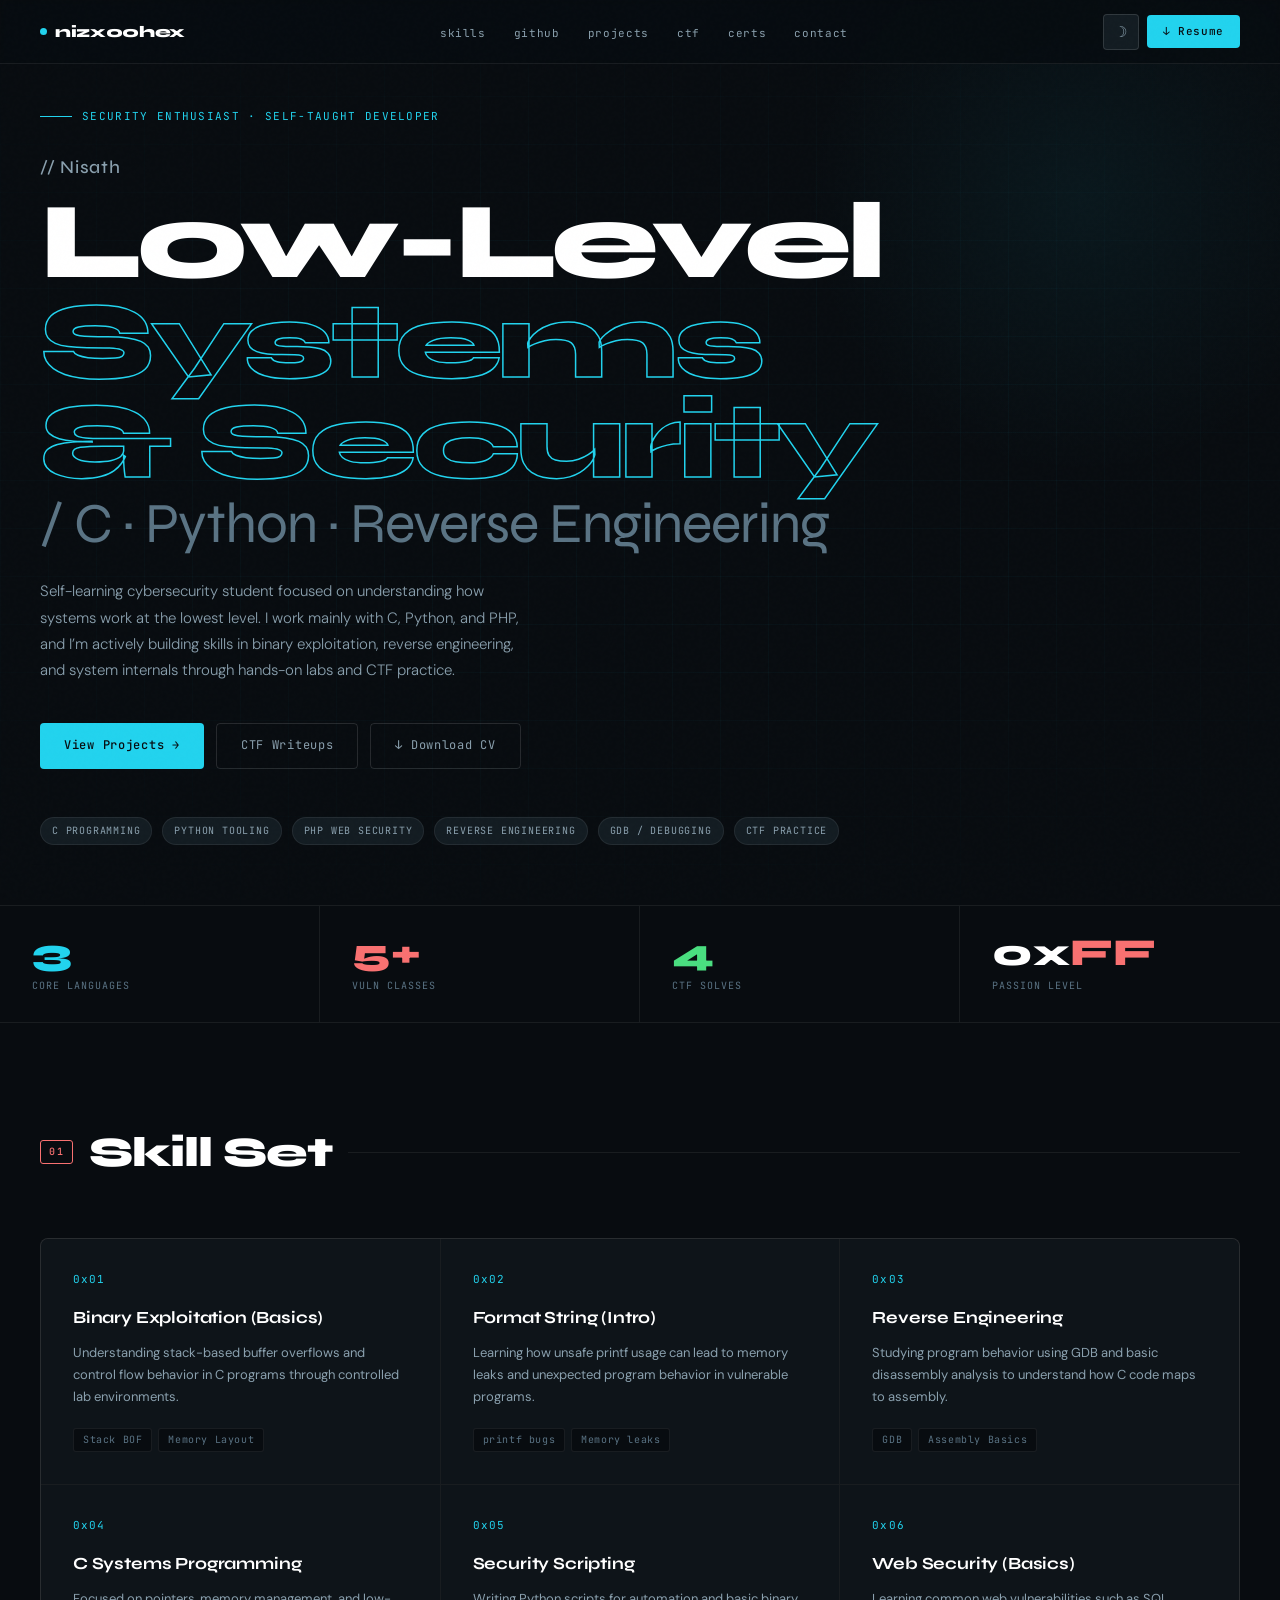
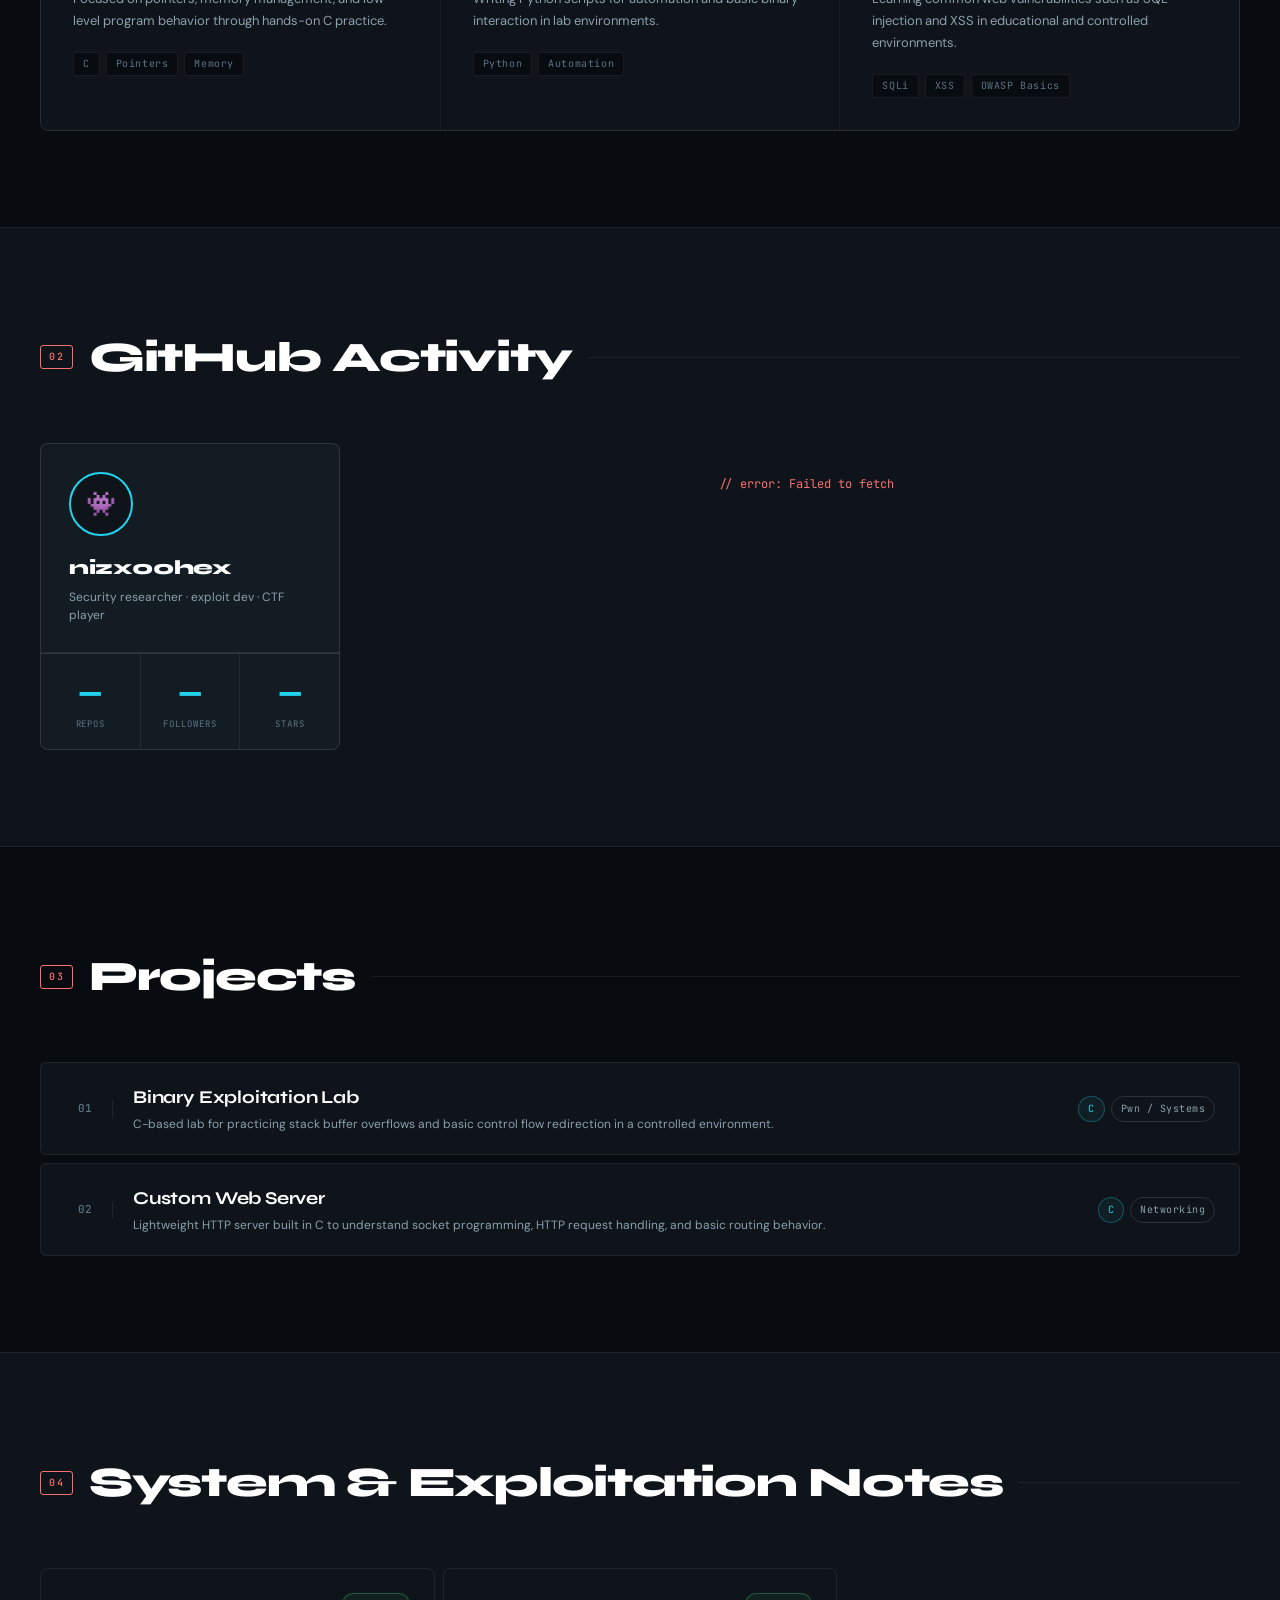
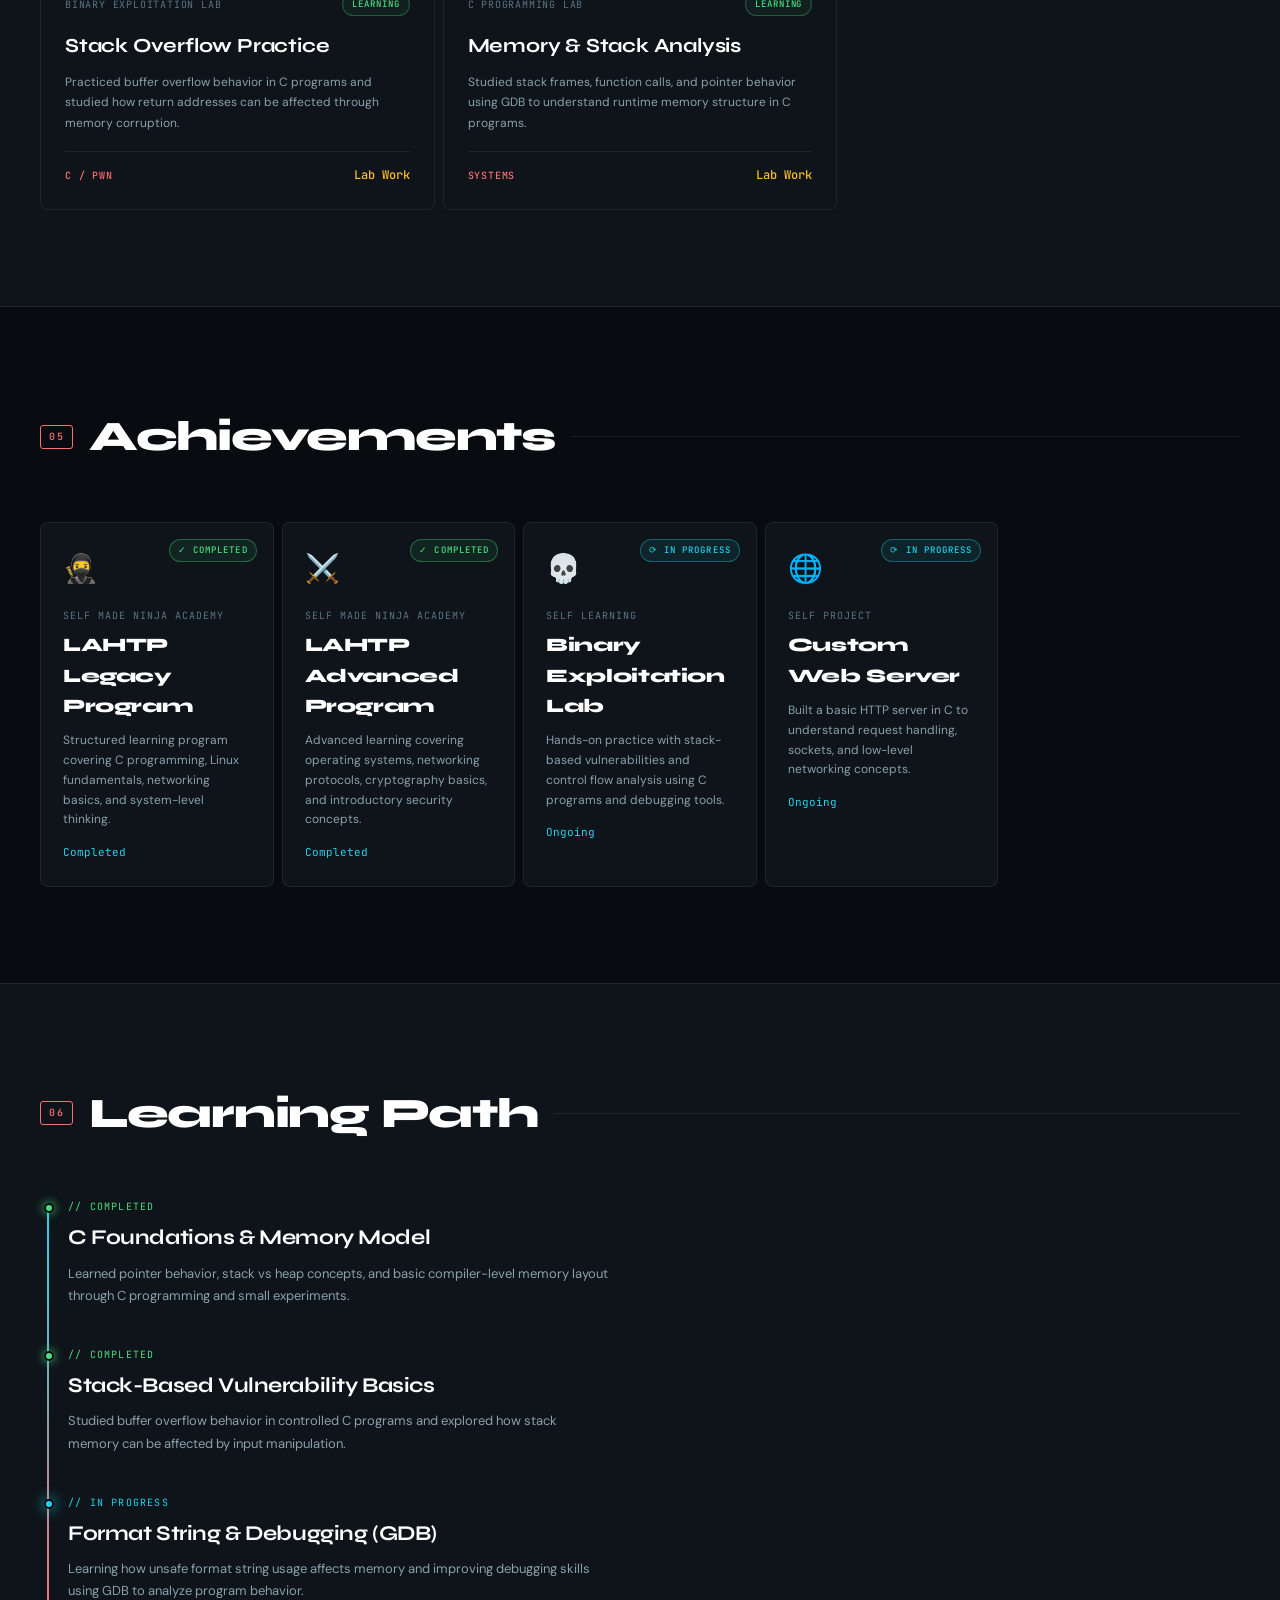
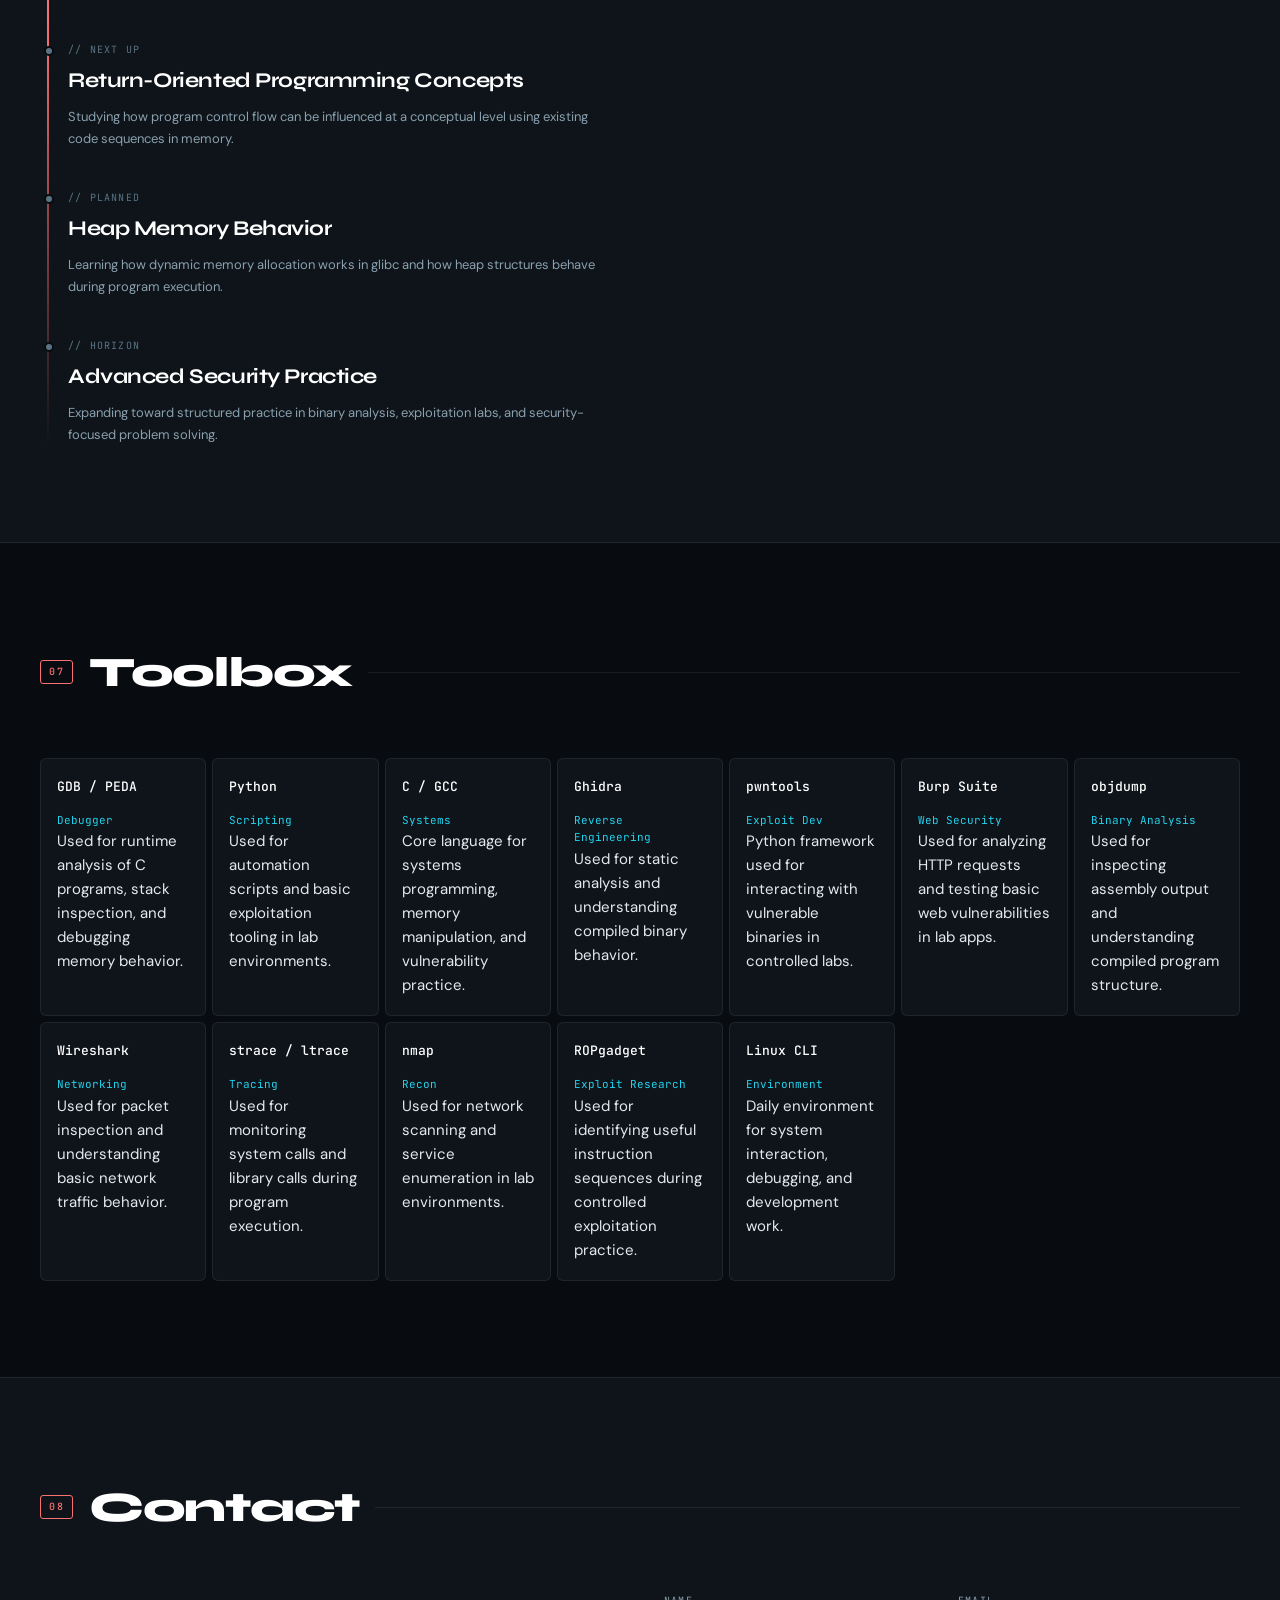
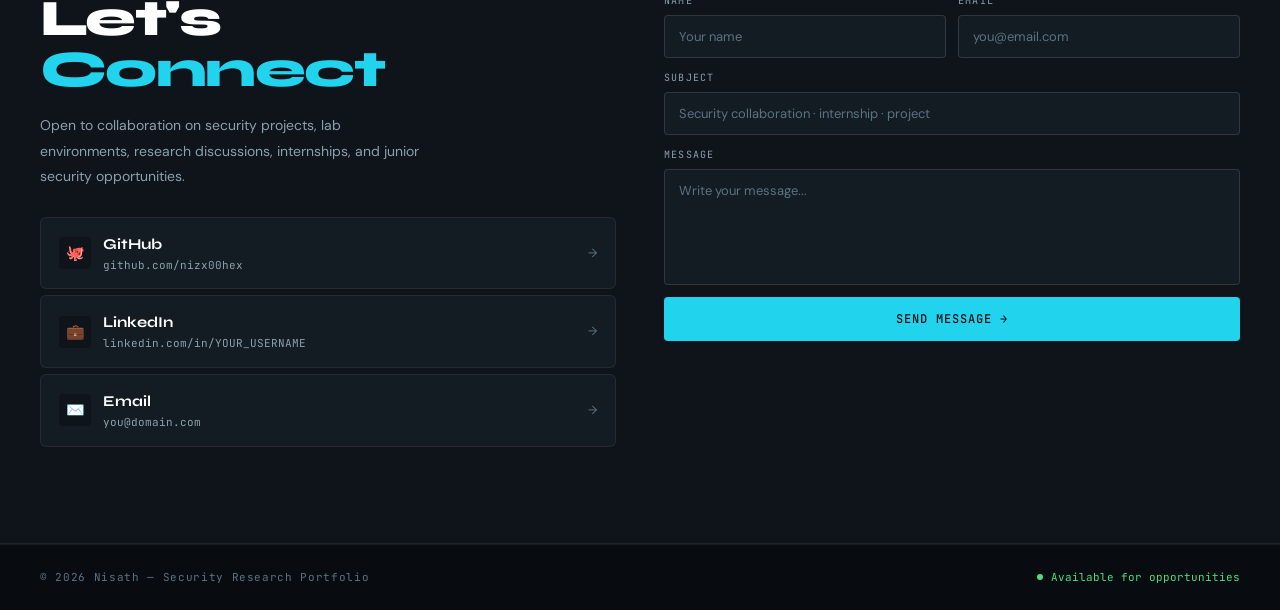
==== commit 98d02016: "Update index.html" ====
--- a/index.html
+++ b/index.html
@@ -53,7 +53,7 @@
   <div class="hero-content">
     <p class="hero-eyebrow">Security Enthusiast · Self-Taught Developer</p>
 
-    <p class="hero-name">// Nizath</p>
+    <p class="hero-name">// Nisath</p>
 
     <h1 class="hero-title">
       Low-Level<br>
@@ -647,7 +647,7 @@
 </section>
 <!-- FOOTER -->
 <footer>
-  <div class="foot-copy">© 2026 Alex Reyes — Security Research Portfolio</div>
+  <div class="foot-copy">© 2026 Nisath — Security Research Portfolio</div>
   <div class="foot-status"><div class="foot-dot"></div>Available for opportunities</div>
 </footer>
 
@@ -682,7 +682,7 @@
   if (!btn) return;
   if (RESUME_PDF) {
     btn.href = RESUME_PDF;
-    btn.download = 'Alex_Reyes_Resume.pdf';
+    btn.download = 'Nisathy_Resume.pdf';
   } else {
     btn.addEventListener('click', e => {
       e.preventDefault();
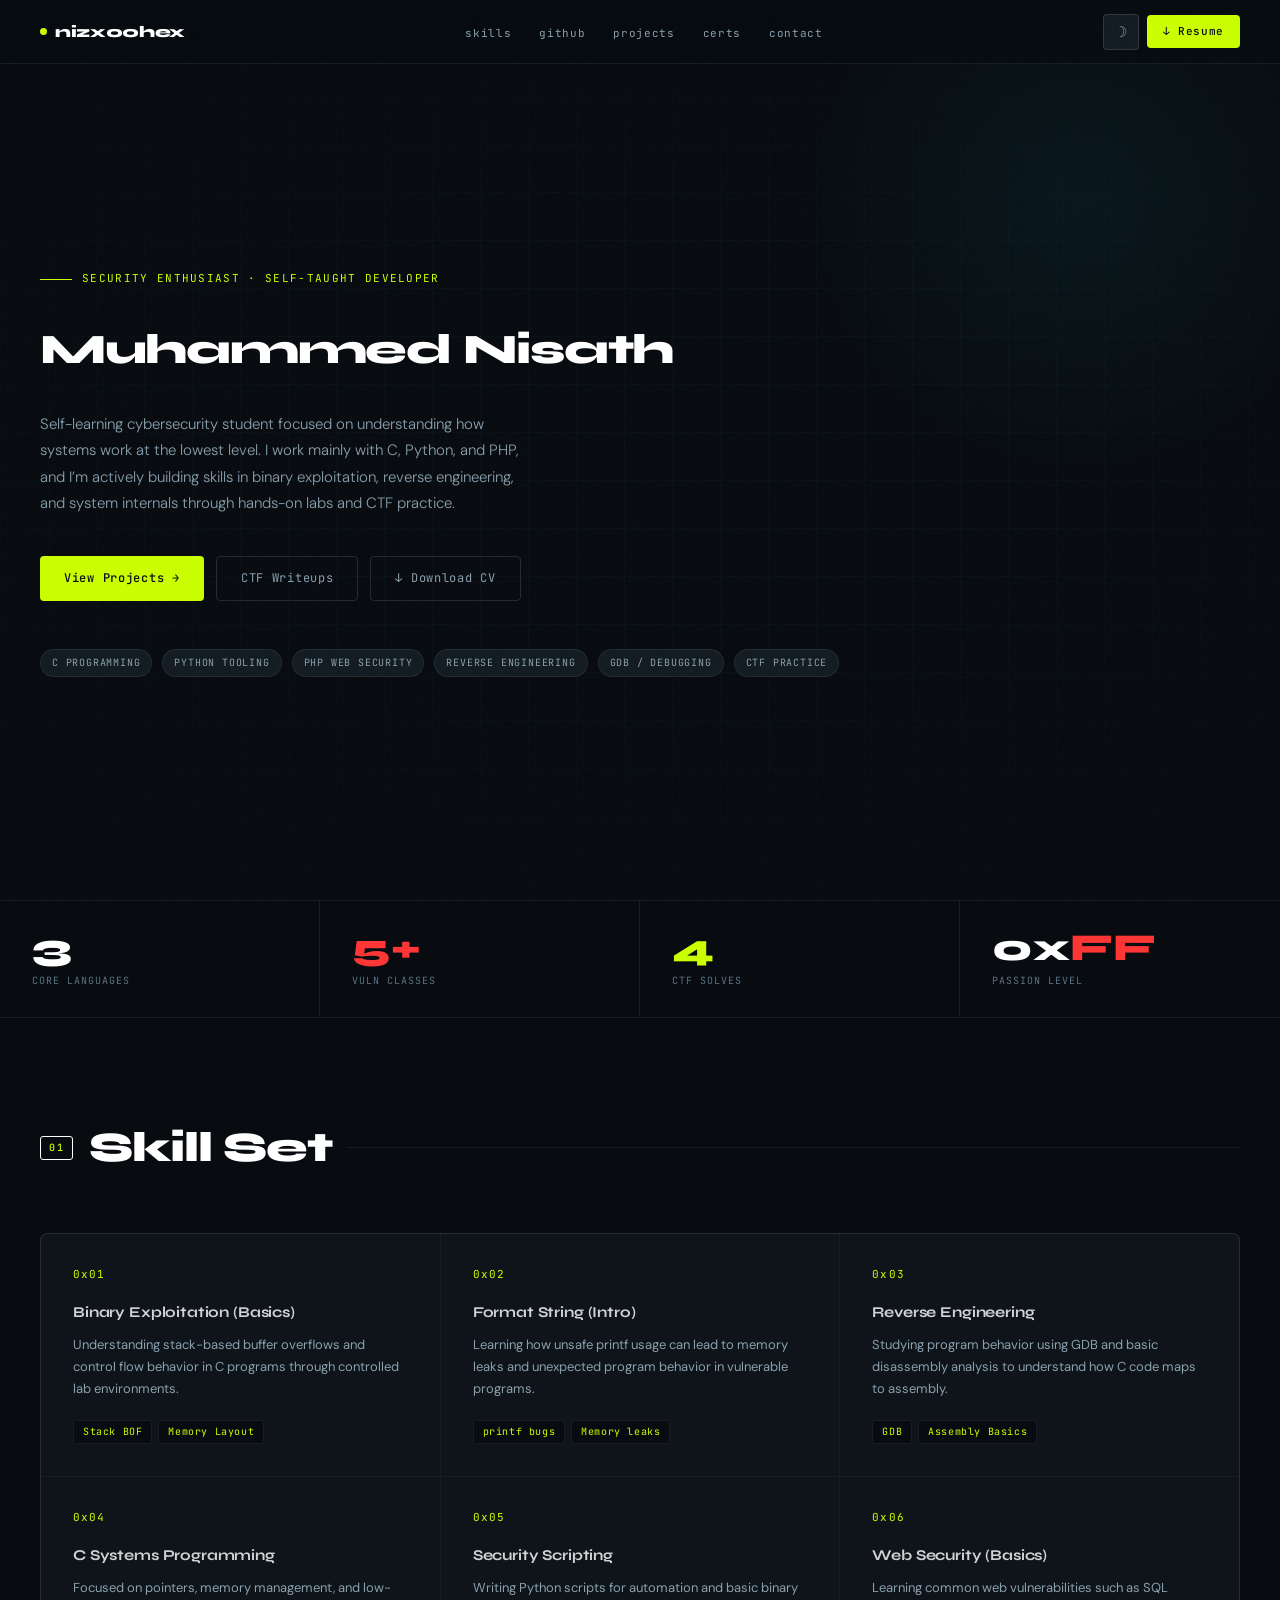
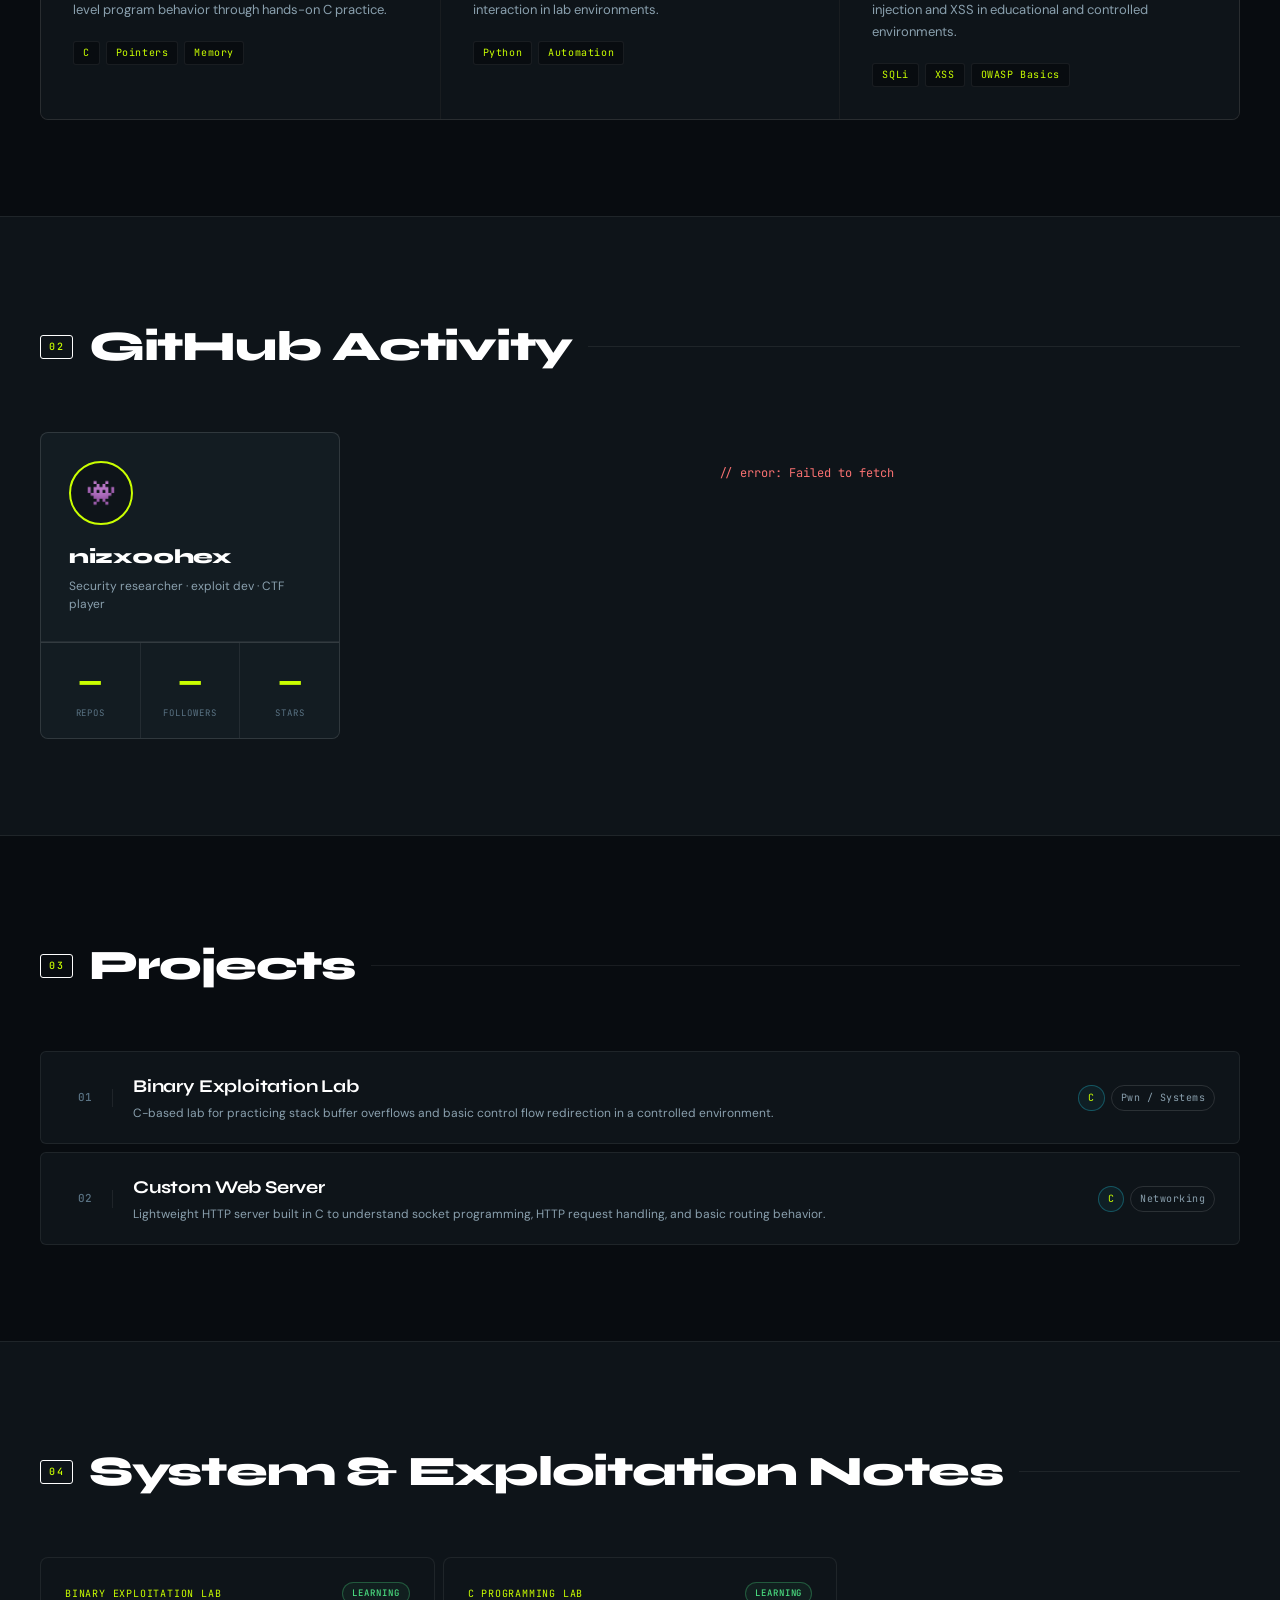
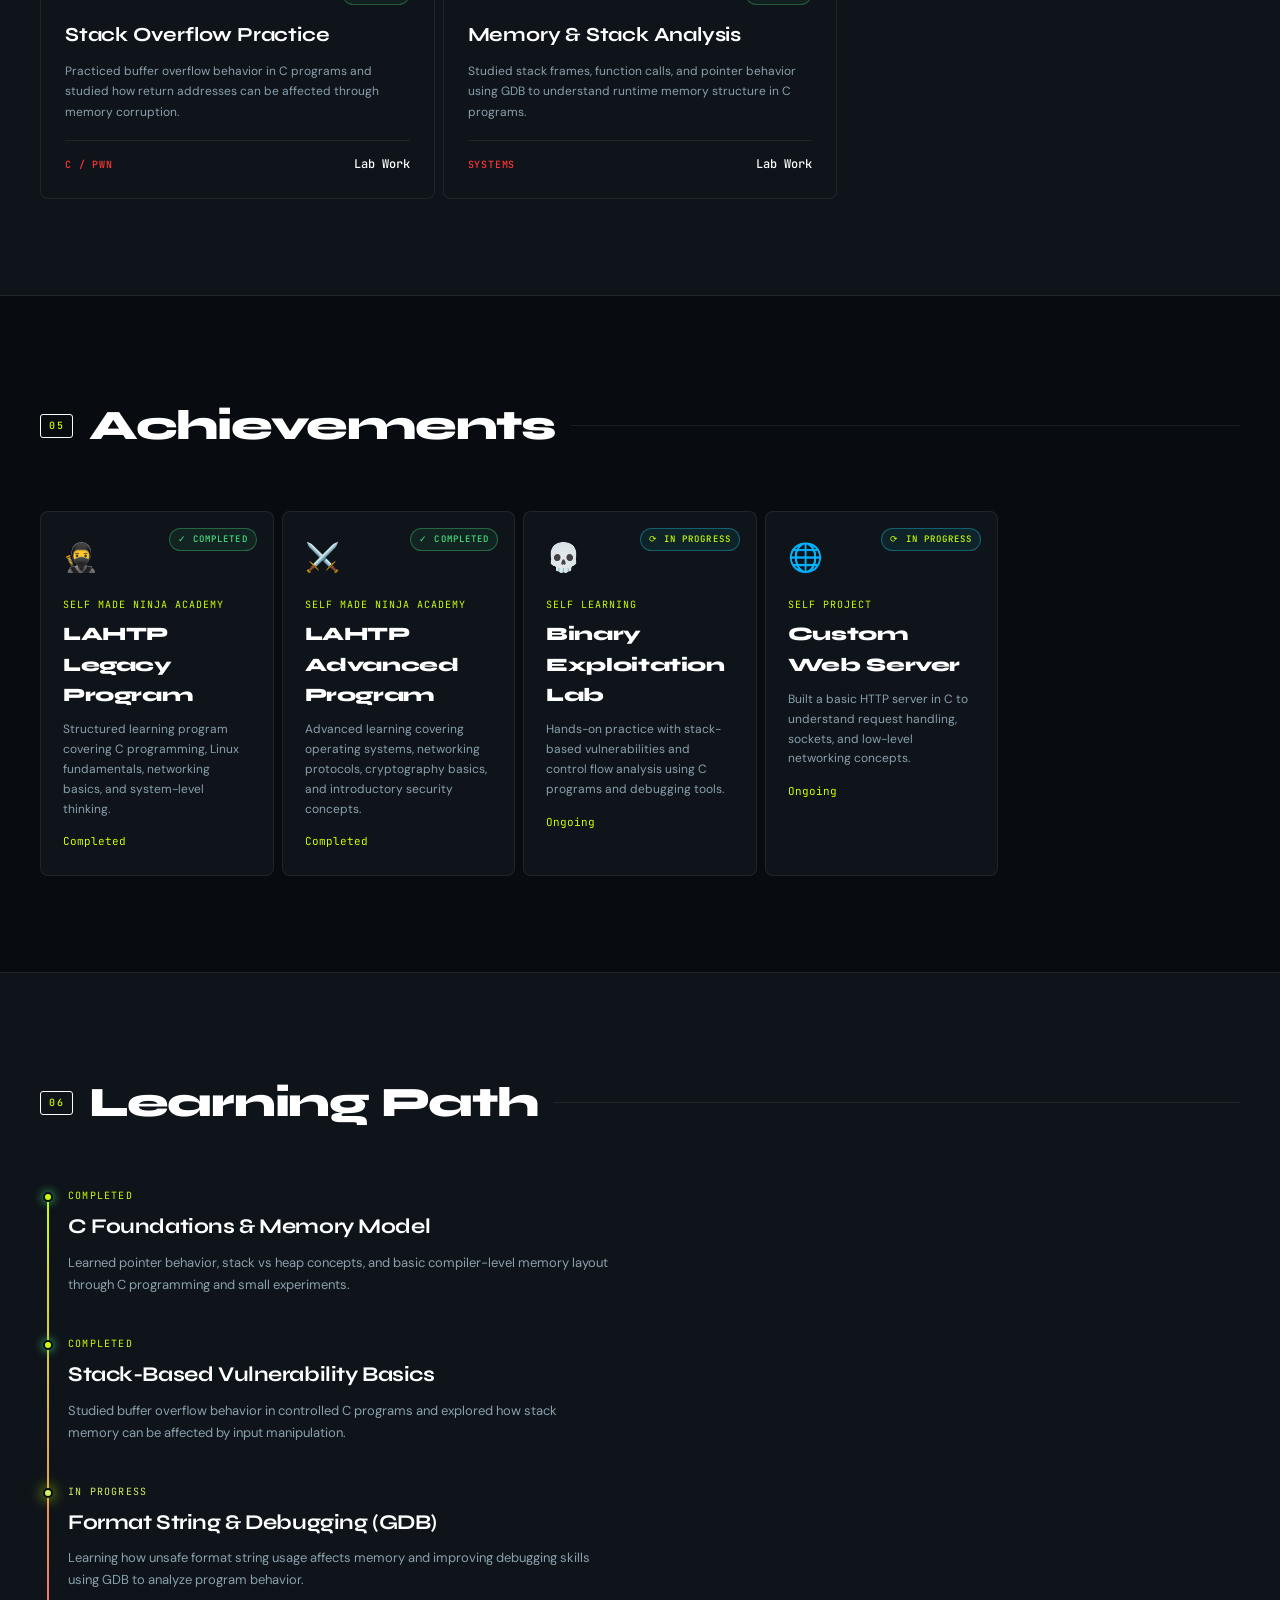
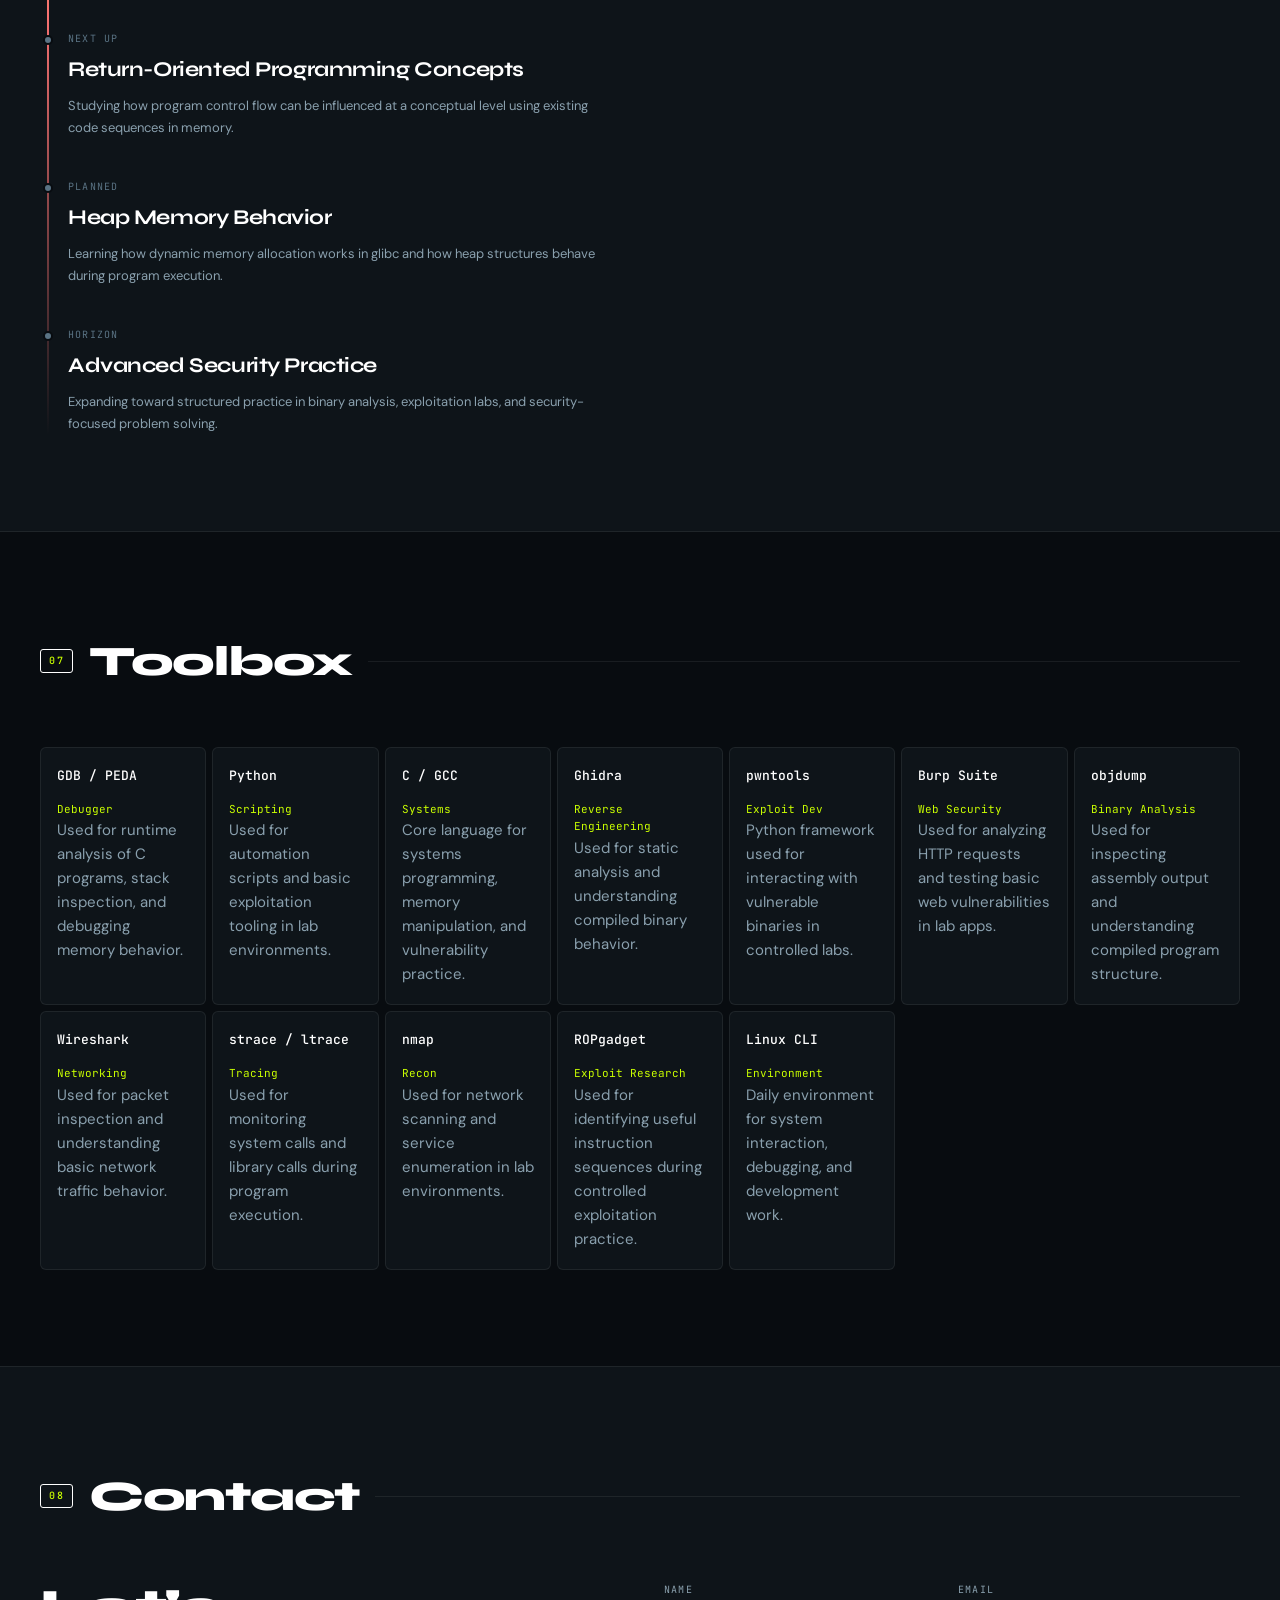
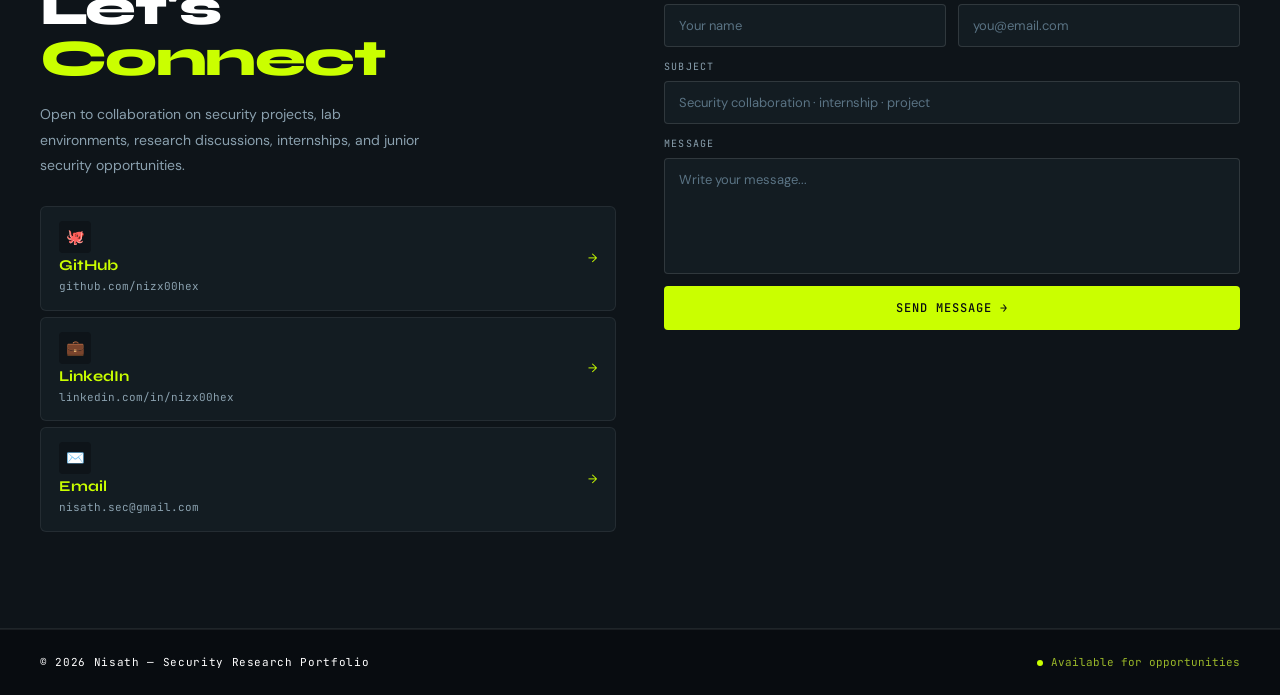
==== commit c0fbab8f: "update: make more enhanced" ====
--- a/index.html
+++ b/index.html
@@ -21,7 +21,7 @@
     <li><a href="#skills">skills</a></li>
     <li><a href="#github">github</a></li>
     <li><a href="#projects">projects</a></li>
-    <li><a href="#ctf">ctf</a></li>
+    <!-- <li><a href="#ctf">ctf</a></li> -->
     <li><a href="#certs">certs</a></li>
     <li><a href="#contact">contact</a></li>
   </ul>
@@ -40,7 +40,7 @@
   <a href="#skills"   onclick="closeDrawer()">skills</a>
   <a href="#github"   onclick="closeDrawer()">github</a>
   <a href="#projects" onclick="closeDrawer()">projects</a>
-  <a href="#ctf"      onclick="closeDrawer()">ctf</a>
+  <!-- <a href="#ctf"      onclick="closeDrawer()">ctf</a> -->
   <a href="#certs"    onclick="closeDrawer()">certs</a>
   <a href="#contact"  onclick="closeDrawer()">contact</a>
 </div>
@@ -53,13 +53,13 @@
   <div class="hero-content">
     <p class="hero-eyebrow">Security Enthusiast · Self-Taught Developer</p>
 
-    <p class="hero-name">// Nisath</p>
-
-    <h1 class="hero-title">
+    <p class="sec-title">Muhammed Nisath</p>
+
+    <!-- <h1 class="hero-title">
       Low-Level<br>
       <span class="stroke">Systems & Security</span>
-      <span class="dim">/ C · Python · Reverse Engineering</span>
-    </h1>
+      <span class="sk-title">/ C · Python · Reverse Engineering</span>
+    </h1> -->
 
     <p class="hero-desc">
       Self-learning cybersecurity student focused on understanding how systems work at the lowest level.
@@ -414,7 +414,7 @@
 
     <div class="tl-item reveal">
       <div class="tl-dot done"></div>
-      <div class="tl-label done">// completed</div>
+      <div class="tl-label done">completed</div>
       <div class="tl-title">C Foundations & Memory Model</div>
       <p class="tl-body">
         Learned pointer behavior, stack vs heap concepts, and basic compiler-level memory layout through C programming and small experiments.
@@ -423,7 +423,7 @@
 
     <div class="tl-item reveal">
       <div class="tl-dot done"></div>
-      <div class="tl-label done">// completed</div>
+      <div class="tl-label done">completed</div>
       <div class="tl-title">Stack-Based Vulnerability Basics</div>
       <p class="tl-body">
         Studied buffer overflow behavior in controlled C programs and explored how stack memory can be affected by input manipulation.
@@ -432,7 +432,7 @@
 
     <div class="tl-item reveal">
       <div class="tl-dot now"></div>
-      <div class="tl-label now">// in progress</div>
+      <div class="tl-label now">in progress</div>
       <div class="tl-title">Format String & Debugging (GDB)</div>
       <p class="tl-body">
         Learning how unsafe format string usage affects memory and improving debugging skills using GDB to analyze program behavior.
@@ -441,7 +441,7 @@
 
     <div class="tl-item reveal">
       <div class="tl-dot next"></div>
-      <div class="tl-label next">// next up</div>
+      <div class="tl-label next">next up</div>
       <div class="tl-title">Return-Oriented Programming Concepts</div>
       <p class="tl-body">
         Studying how program control flow can be influenced at a conceptual level using existing code sequences in memory.
@@ -450,7 +450,7 @@
 
     <div class="tl-item reveal">
       <div class="tl-dot next"></div>
-      <div class="tl-label next">// planned</div>
+      <div class="tl-label next">planned</div>
       <div class="tl-title">Heap Memory Behavior</div>
       <p class="tl-body">
         Learning how dynamic memory allocation works in glibc and how heap structures behave during program execution.
@@ -459,7 +459,7 @@
 
     <div class="tl-item reveal">
       <div class="tl-dot next"></div>
-      <div class="tl-label next">// horizon</div>
+      <div class="tl-label next">horizon</div>
       <div class="tl-title">Advanced Security Practice</div>
       <p class="tl-body">
         Expanding toward structured practice in binary analysis, exploitation labs, and security-focused problem solving.
@@ -586,7 +586,7 @@
             <div class="slink-icon">💼</div>
             <div>
               <div class="slink-name">LinkedIn</div>
-              <div class="slink-handle">linkedin.com/in/YOUR_USERNAME</div>
+              <div class="slink-handle">linkedin.com/in/nizx00hex</div>
             </div>
           </div>
           <span class="slink-arrow">→</span>
@@ -608,7 +608,7 @@
             <div class="slink-icon">✉️</div>
             <div>
               <div class="slink-name">Email</div>
-              <div class="slink-handle">you@domain.com</div>
+              <div class="slink-handle">nisath.sec@gmail.com</div>
             </div>
           </div>
           <span class="slink-arrow">→</span>
--- a/style.css
+++ b/style.css
@@ -12,7 +12,7 @@
   --text:      #e2eaf0;
   --muted:     #5a7384;
   --muted2:    #8aa0ae;
-  --cyan:      #22d3ee;
+  --cyan:      #caff00;
   --red:       #f87171;
   --green:     #4ade80;
   --yellow:    #fbbf24;
@@ -48,7 +48,7 @@
 
 body {
   background: var(--bg);
-  color: var(--text);
+  color: #8aa0ae;
   font-family: var(--s);
   font-size: 15px;
   line-height: 1.6;
@@ -100,7 +100,7 @@
 
 .nav-brand-dot {
   width: 7px; height: 7px;
-  background: var(--cyan);
+  background: #caff00;
   border-radius: 50%;
   animation: breathe 2.5s ease-in-out infinite;
 }
@@ -141,7 +141,7 @@
   transition: all 0.2s;
   flex-shrink: 0;
 }
-.btn-icon:hover { border-color: var(--cyan); color: var(--cyan); }
+.btn-icon:hover { border-color: #caff00; color: #caff00; }
 
 .btn-resume {
   font-family: var(--m);
@@ -187,7 +187,7 @@
   padding: 10px 12px; border-radius: var(--rad);
   transition: all 0.2s;
 }
-.nav-drawer a:hover { color: var(--cyan); background: rgba(34,211,238,0.06); }
+.nav-drawer a:hover { color: #caff00; background: rgba(34,211,238,0.06); }
 
 /* ── HERO ── */
 #hero {
@@ -221,7 +221,7 @@
   display: inline-flex; align-items: center; gap: 10px;
   font-family: var(--m); font-size: 11px; font-weight: 400;
   letter-spacing: 0.12em; text-transform: uppercase;
-  color: var(--cyan);
+  color: #caff00;
   margin-bottom: 28px;
   opacity: 0; animation: rise 0.7s 0.1s var(--ease) forwards;
 }
@@ -229,7 +229,7 @@
 .hero-eyebrow::before {
   content: '';
   display: block; width: 32px; height: 1px;
-  background: var(--cyan);
+  background: #caff00;
 }
 
 .hero-name {
@@ -289,7 +289,7 @@
 .btn-primary {
   font-family: var(--m); font-size: 12px; font-weight: 500;
   letter-spacing: 0.06em;
-  color: var(--bg); background: var(--cyan);
+  color: #080c10; background: #caff00;
   border: none; padding: 13px 24px;
   border-radius: var(--rad);
   text-decoration: none; cursor: pointer;
@@ -348,9 +348,9 @@
   line-height: 1;
   color: var(--white);
 }
-.stat-val .c { color: var(--cyan); }
-.stat-val .r { color: var(--red); }
-.stat-val .g { color: var(--green); }
+.stat-val .c { color: #ffffff; }
+.stat-val .r { color: #ff3636; }
+.stat-val .g { color: #caff00; }
 
 .stat-lbl {
   font-family: var(--m); font-size: 10px; font-weight: 400;
@@ -373,8 +373,8 @@
 
 .sec-num {
   font-family: var(--m); font-size: 10px; font-weight: 500;
-  letter-spacing: 0.15em; color: var(--red);
-  border: 1px solid currentColor;
+  letter-spacing: 0.15em; color: #caff00;
+  border: 1px solid #ffffff;
   padding: 3px 8px; border-radius: 3px;
   flex-shrink: 0;
 }
@@ -421,16 +421,19 @@
 
 .sk-hex {
   font-family: var(--m); font-size: 11px; font-weight: 400;
-  color: var(--cyan); letter-spacing: 0.1em;
+  color: #caff00; letter-spacing: 0.1em;
   margin-bottom: 16px; display: block;
 }
 .sk-card.r .sk-hex { color: var(--red); }
 .sk-card.g .sk-hex { color: var(--green); }
 
 .sk-title {
-  font-family: var(--r); font-size: 17px; font-weight: 700;
-  letter-spacing: -0.01em; color: var(--white);
-  margin-bottom: 10px;
+    font-family: var(--r);
+    font-size: 15px;
+    font-weight: 700;
+    letter-spacing: -0.01em;
+    color: #ffffffcf;
+    margin-bottom: 10px;
 }
 
 .sk-body { font-size: 13px; color: var(--muted2); line-height: 1.7; }
@@ -442,7 +445,7 @@
 
 .sk-tag {
   font-family: var(--m); font-size: 10px; letter-spacing: 0.06em;
-  padding: 3px 9px; color: var(--muted); background: var(--bg);
+  padding: 3px 9px; color: #caff00; background: var(--bg);
   border: 1px solid var(--border); border-radius: 3px;
 }
 
@@ -503,7 +506,7 @@
   display: flex; justify-content: space-between; align-items: flex-start;
   gap: 16px; transition: all 0.2s; text-decoration: none; color: inherit;
 }
-.gh-repo-item:hover { border-color: rgba(34,211,238,0.35); background: rgba(34,211,238,0.03); transform: translateX(3px); }
+.gh-repo-item:hover { border-color: #bde02f; background: rgba(34,211,238,0.03); transform: translateX(3px); }
 
 .gh-repo-name { font-family: var(--m); font-size: 13px; font-weight: 500; color: var(--cyan); }
 .gh-repo-desc { font-size: 12px; color: var(--muted2); margin-top: 4px; }
@@ -523,7 +526,7 @@
   align-items: center; gap: 20px;
   transition: all 0.2s; text-decoration: none; color: inherit;
 }
-.proj-item:hover { border-color: rgba(34,211,238,0.35); background: var(--bg2); transform: translateX(4px); }
+.proj-item:hover { border-color: #bde02f; background: var(--bg2); transform: translateX(4px); }
 
 .proj-num {
   font-family: var(--m); font-size: 11px; font-weight: 500;
@@ -572,11 +575,11 @@
   display: flex; flex-direction: column;
   transition: all 0.2s; cursor: pointer;
 }
-.ctf-card:hover { border-color: rgba(34,211,238,0.3); transform: translateY(-3px); box-shadow: 0 12px 40px rgba(0,0,0,0.3); }
+.ctf-card:hover { border-color: #bde02f63; transform: translateY(-3px); box-shadow: 0 12px 40px rgba(0,0,0,0.3); }
 .ctf-card[data-hide="true"] { display: none; }
 
 .ctf-top { display: flex; justify-content: space-between; align-items: center; margin-bottom: 14px; }
-.ctf-evt { font-family: var(--m); font-size: 10px; letter-spacing: 0.08em; color: var(--muted); text-transform: uppercase; }
+.ctf-evt { font-family: var(--m); font-size: 10px; letter-spacing: 0.08em; color: #caff00; text-transform: uppercase; }
 .diff {
   font-family: var(--m); font-size: 9px; font-weight: 500;
   letter-spacing: 0.1em; text-transform: uppercase;
@@ -590,10 +593,10 @@
 .ctf-body { font-size: 12px; color: var(--muted2); line-height: 1.7; flex: 1; }
 .ctf-foot { display: flex; justify-content: space-between; align-items: center; margin-top: 18px; padding-top: 14px; border-top: 1px solid var(--border); }
 .ctf-cat { font-family: var(--m); font-size: 10px; font-weight: 500; letter-spacing: 0.08em; text-transform: uppercase; }
-.ctf-cat.pwn { color: var(--red); }
+.ctf-cat.pwn { color: #ff3636; }
 .ctf-cat.web { color: var(--green); }
 .ctf-cat.re  { color: var(--cyan); }
-.ctf-pts { font-family: var(--m); font-size: 12px; font-weight: 500; color: var(--yellow); }
+.ctf-pts { font-family: var(--m); font-size: 12px; font-weight: 500; color: #ffffff; }
 
 /* ── CERTIFICATIONS ── */
 .certs-wrap {
@@ -607,7 +610,7 @@
   border-radius: 8px; padding: 24px 22px;
   position: relative; transition: all 0.2s; overflow: hidden;
 }
-.cert-card:hover { border-color: var(--border2); transform: translateY(-2px); }
+.cert-card:hover { border-color: #bde02f63; transform: translateY(-2px); }
 
 .cert-status {
   font-family: var(--m); font-size: 9px; font-weight: 500;
@@ -620,7 +623,7 @@
 .cert-status.plan { color: var(--muted); border-color: var(--border2); }
 
 .cert-icon { font-size: 28px; margin-bottom: 16px; display: block; }
-.cert-org { font-family: var(--m); font-size: 10px; letter-spacing: 0.1em; text-transform: uppercase; color: var(--muted); margin-bottom: 6px; }
+.cert-org { font-family: var(--m); font-size: 10px; letter-spacing: 0.1em; text-transform: uppercase; color: #caff00; margin-bottom: 6px; }
 .cert-name { font-family: var(--r); font-size: 19px; font-weight: 800; letter-spacing: -0.02em; color: var(--white); margin-bottom: 10px; }
 .cert-desc { font-size: 12px; color: var(--muted2); line-height: 1.65; }
 .cert-when { font-family: var(--m); font-size: 11px; color: var(--cyan); margin-top: 14px; }
@@ -639,13 +642,13 @@
 .tl-item:last-child { padding-bottom: 0; }
 
 .tl-dot {
-  position: absolute; left: -24px; top: 4px;
+  position: absolute; left: -25px; top: 4px;
   width: 10px; height: 10px; border-radius: 50%;
   border: 2px solid var(--bg);
   transition: box-shadow 0.2s;
 }
-.tl-dot.done { background: var(--green); box-shadow: 0 0 10px var(--green); }
-.tl-dot.now  { background: var(--cyan);  box-shadow: 0 0 14px var(--cyan); animation: pulse 2s ease-in-out infinite; }
+.tl-dot.done { background: #caff00; box-shadow: 0 0 10px var(--green); }
+.tl-dot.now  { background: #d4f063;  box-shadow: 0 0 14px var(--cyan); animation: pulse 2s ease-in-out infinite; }
 .tl-dot.next { background: var(--muted); }
 
 @keyframes pulse {
@@ -657,12 +660,12 @@
   font-family: var(--m); font-size: 10px; letter-spacing: 0.12em;
   text-transform: uppercase; margin-bottom: 6px;
 }
-.tl-label.done { color: var(--green); }
-.tl-label.now  { color: var(--cyan); }
+.tl-label.done { color: #caff00; }
+.tl-label.now  { color: #d4f063; }
 .tl-label.next { color: var(--muted); }
 
 .tl-title { font-family: var(--r); font-size: 21px; font-weight: 700; letter-spacing: -0.02em; color: var(--white); margin-bottom: 8px; }
-.tl-body { font-size: 13px; color: var(--muted2); max-width: 540px; line-height: 1.7; }
+.tl-body { font-size: 13px; color: #8aa0ae; max-width: 540px; line-height: 1.7; }
 
 /* ── TOOLS ── */
 .tools-wrap {
@@ -676,7 +679,7 @@
   border-radius: 6px; padding: 18px 16px;
   transition: all 0.2s;
 }
-.tool-card:hover { border-color: var(--border2); background: var(--bg2); }
+.tool-card:hover { border-color: #bde02f63; background: var(--bg2); }
 
 .tool-name { font-family: var(--m); font-size: 13px; font-weight: 500; color: var(--white); }
 .tool-cat  { font-family: var(--m); font-size: 10px; letter-spacing: 0.08em; text-transform: uppercase; color: var(--muted); margin: 5px 0 10px; }
@@ -712,13 +715,13 @@
   border-radius: 6px; text-decoration: none;
   transition: all 0.2s;
 }
-.slink:hover { border-color: rgba(34,211,238,0.4); transform: translateX(4px); background: rgba(34,211,238,0.04); }
-
+.slink:hover { border-color: #bde02f; transform: translateX(4px); background: rgba(34,211,238,0.04); }
+#caff00
 .slink-left { display: flex; align-items: center; gap: 12px; }
 .slink-icon { width: 32px; height: 32px; background: var(--bg1); border-radius: 4px; display: flex; align-items: center; justify-content: center; font-size: 15px; }
-.slink-name { font-family: var(--r); font-size: 15px; font-weight: 700; color: var(--white); }
+.slink-name { font-family: var(--r); font-size: 15px; font-weight: 700; color: #caff00; }
 .slink-handle { font-family: var(--m); font-size: 11px; color: var(--muted2); margin-top: 1px; }
-.slink-arrow { font-size: 12px; color: var(--muted); transition: color 0.2s; }
+.slink-arrow { font-size: 12px; color: #caff00; transition: color 0.2s; }
 .slink:hover .slink-arrow { color: var(--cyan); }
 
 /* Contact Form */
@@ -765,10 +768,10 @@
   gap: 16px; flex-wrap: wrap;
 }
 
-.foot-copy { font-family: var(--m); font-size: 11px; color: var(--muted); letter-spacing: 0.06em; }
-
-.foot-status { display: flex; align-items: center; gap: 8px; font-family: var(--m); font-size: 11px; color: var(--green); }
-.foot-dot { width: 6px; height: 6px; background: var(--green); border-radius: 50%; animation: breathe 2s ease-in-out infinite; }
+.foot-copy { font-family: var(--m); font-size: 11px; color: #ffffff; letter-spacing: 0.06em; }
+
+.foot-status { display: flex; align-items: center; gap: 8px; font-family: var(--m); font-size: 11px; color: #bde02fcf; }
+.foot-dot { width: 6px; height: 6px; background: #caff00; border-radius: 50%; animation: breathe 2s ease-in-out infinite; }
 
 /* ── ANIMATIONS ── */
 @keyframes rise {
@@ -977,7 +980,7 @@
   }
   
   .sec-title {
-    font-size: clamp(24px, 6vw, 32px);
+    font-size: clamp(21px, 6vw, 32px);
   }
   
   /* Fix timeline alignment */
@@ -990,7 +993,7 @@
   }
   
   .tl-dot {
-    left: -20px;
+    left: -23px;
     width: 8px;
     height: 8px;
   }
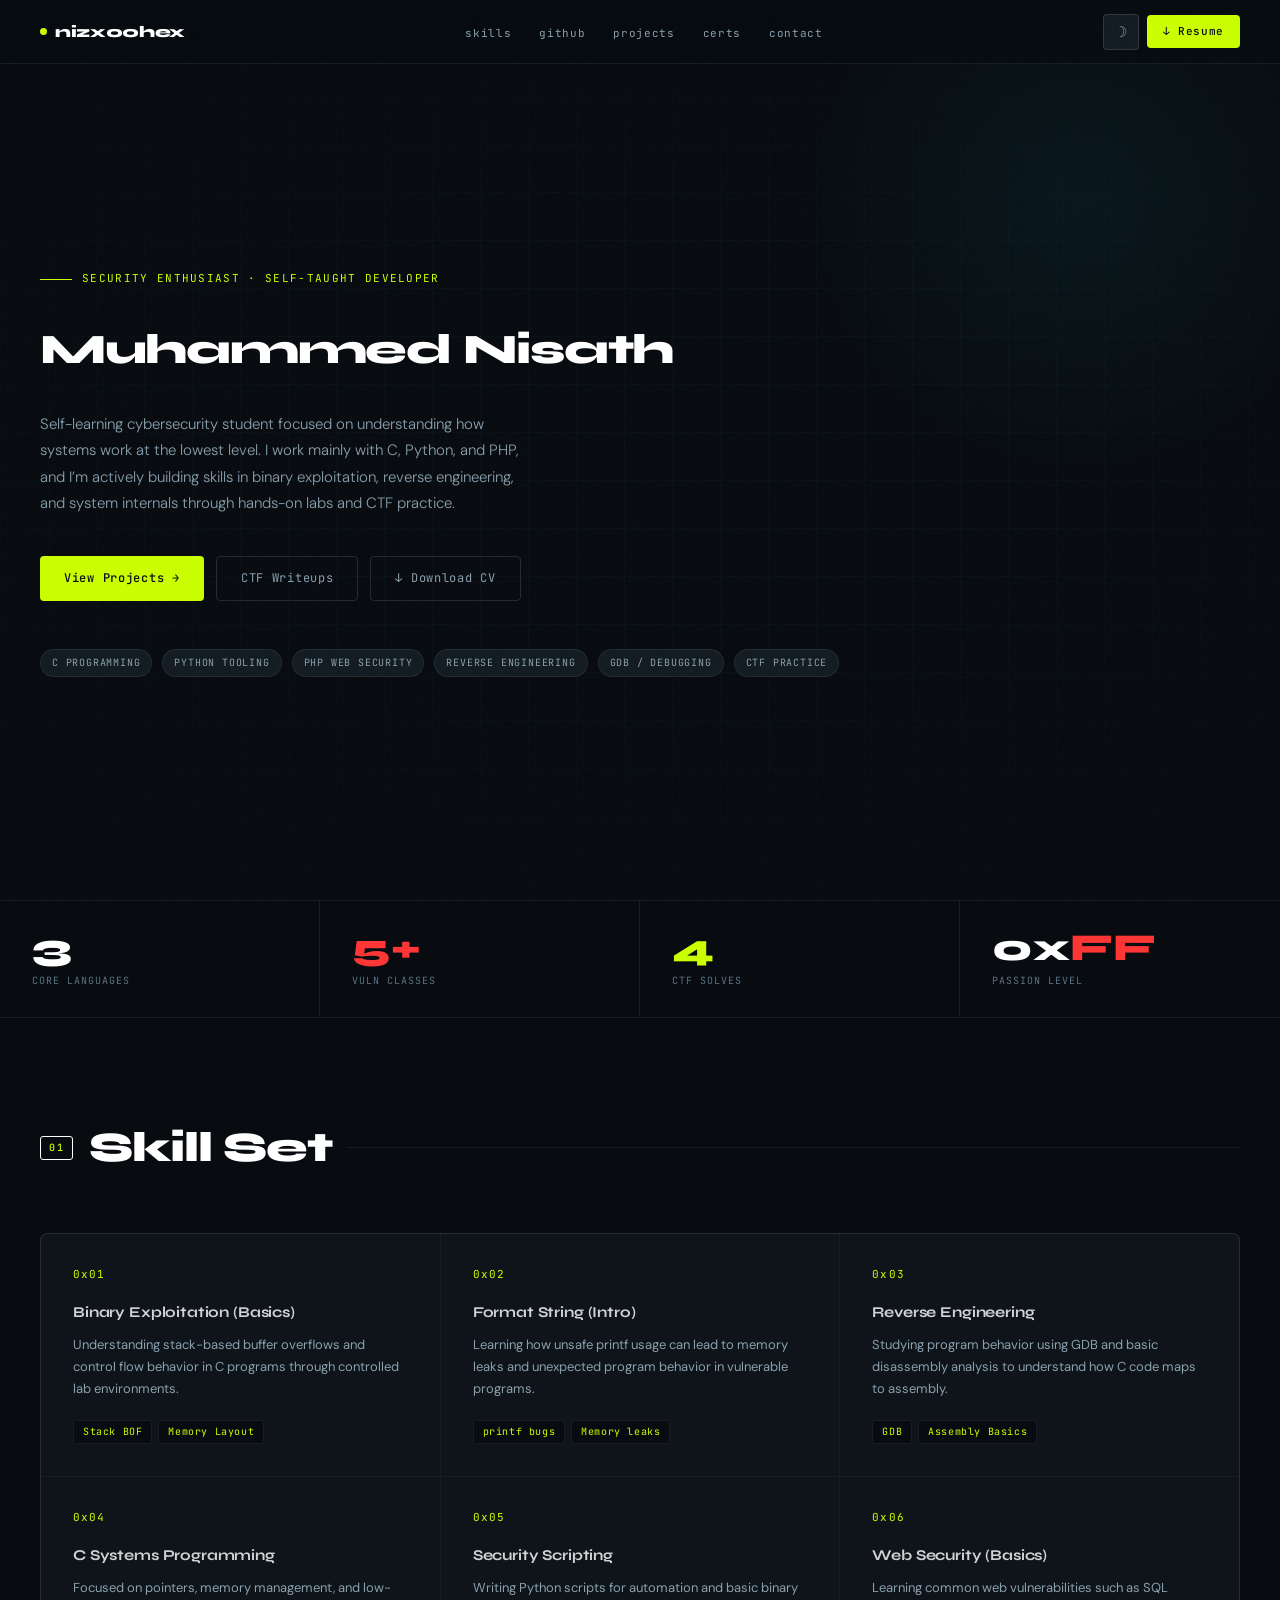
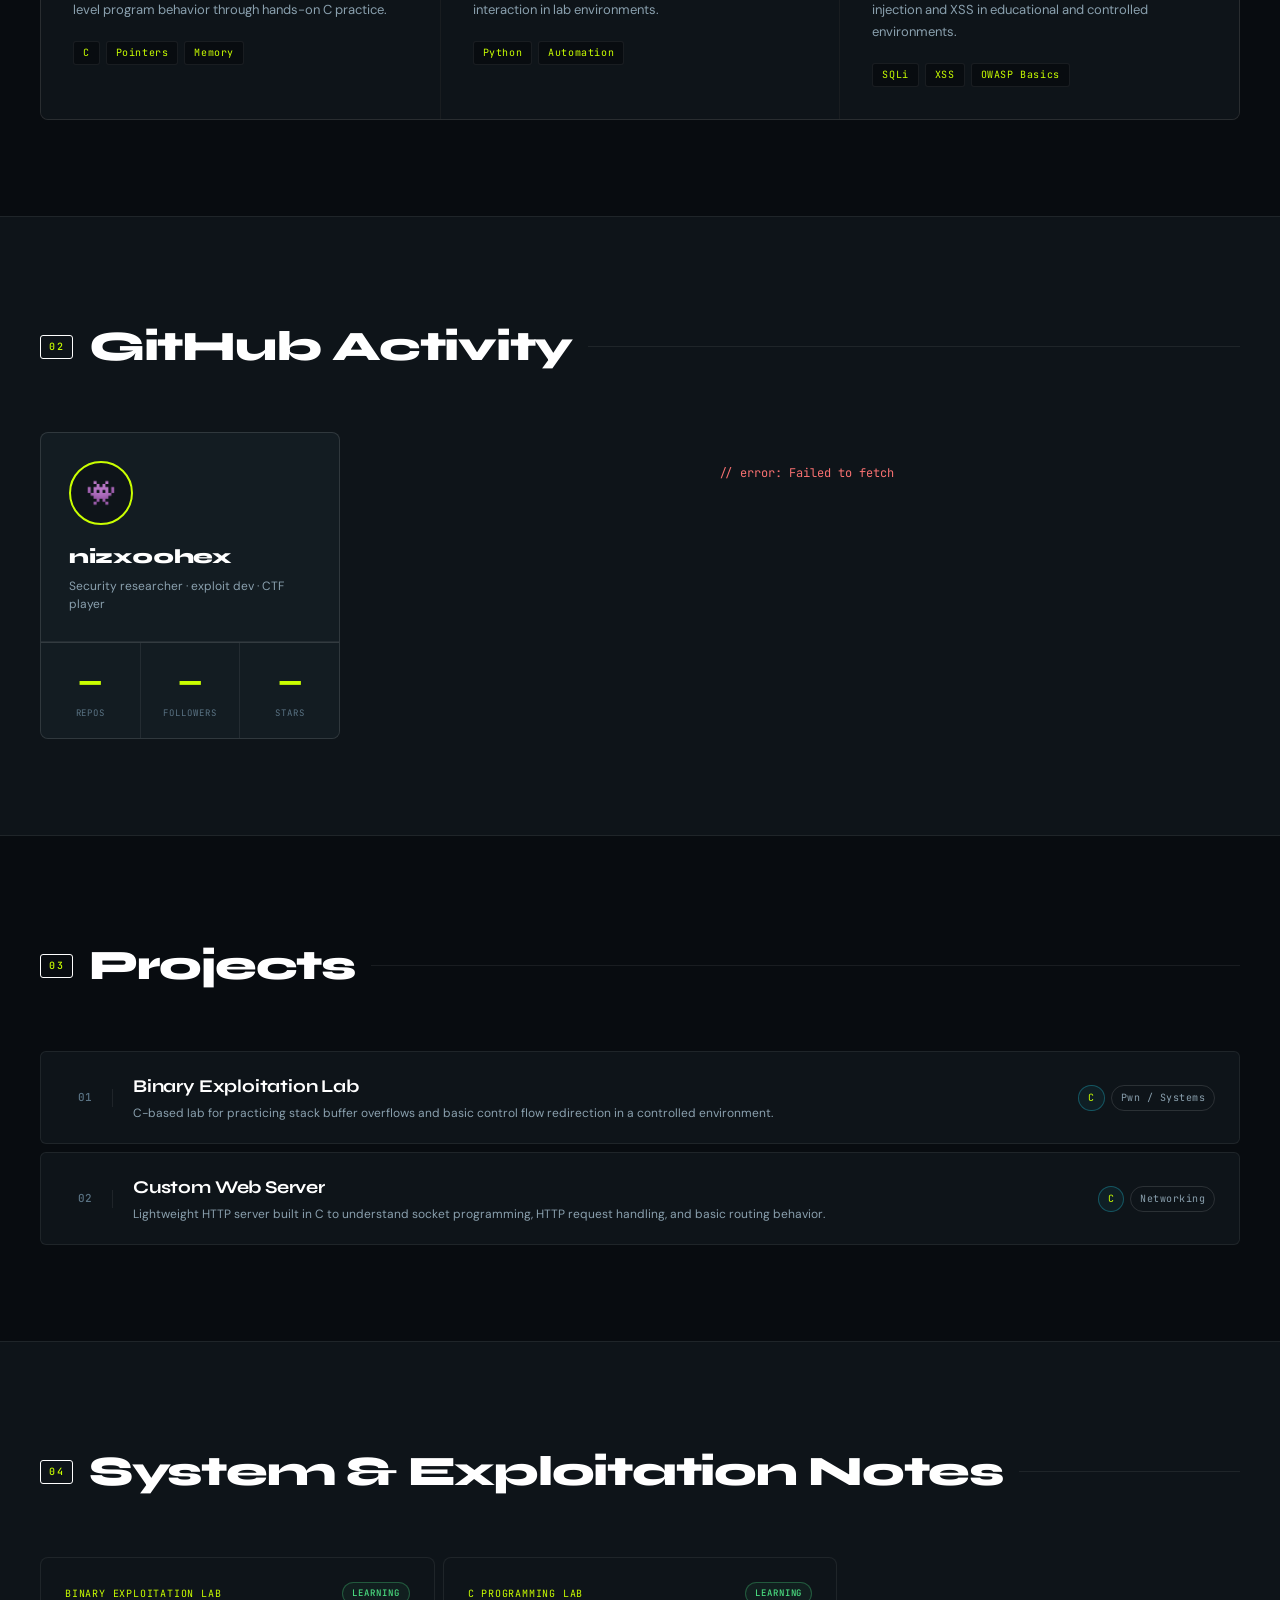
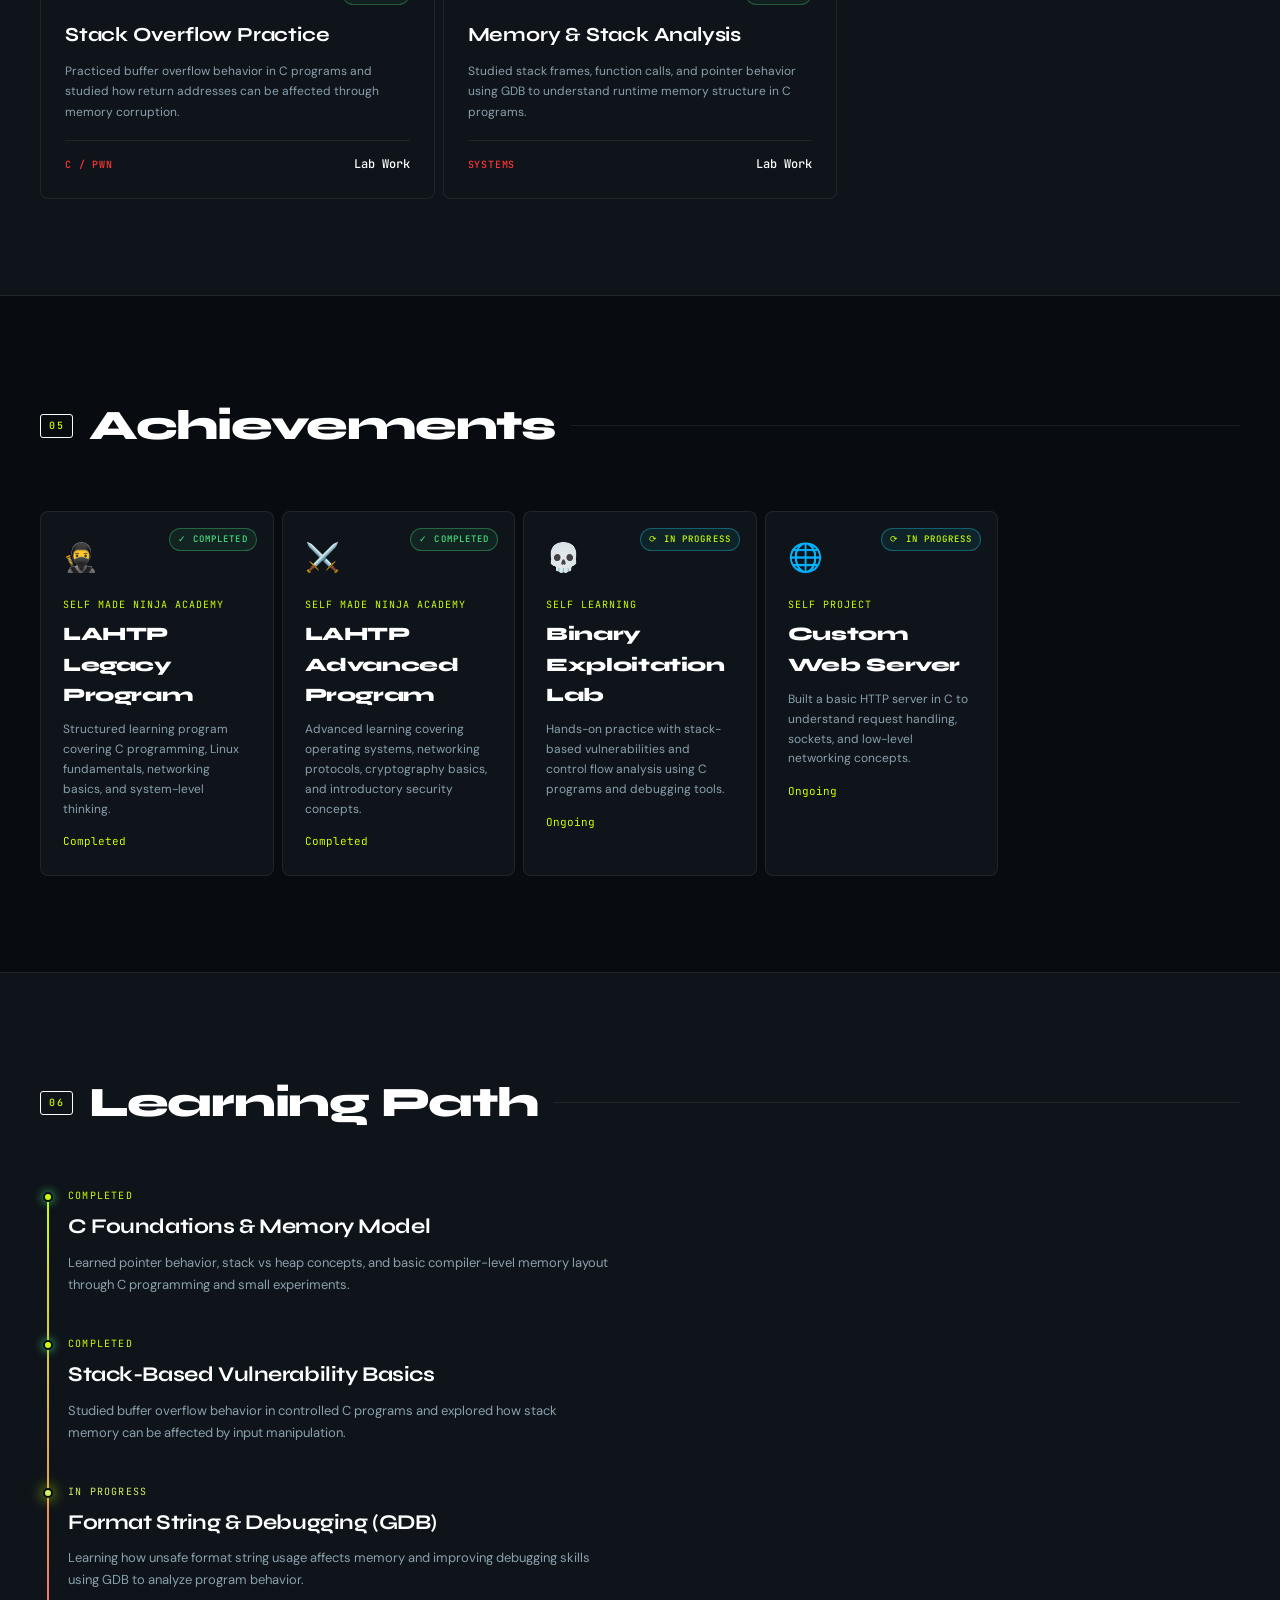
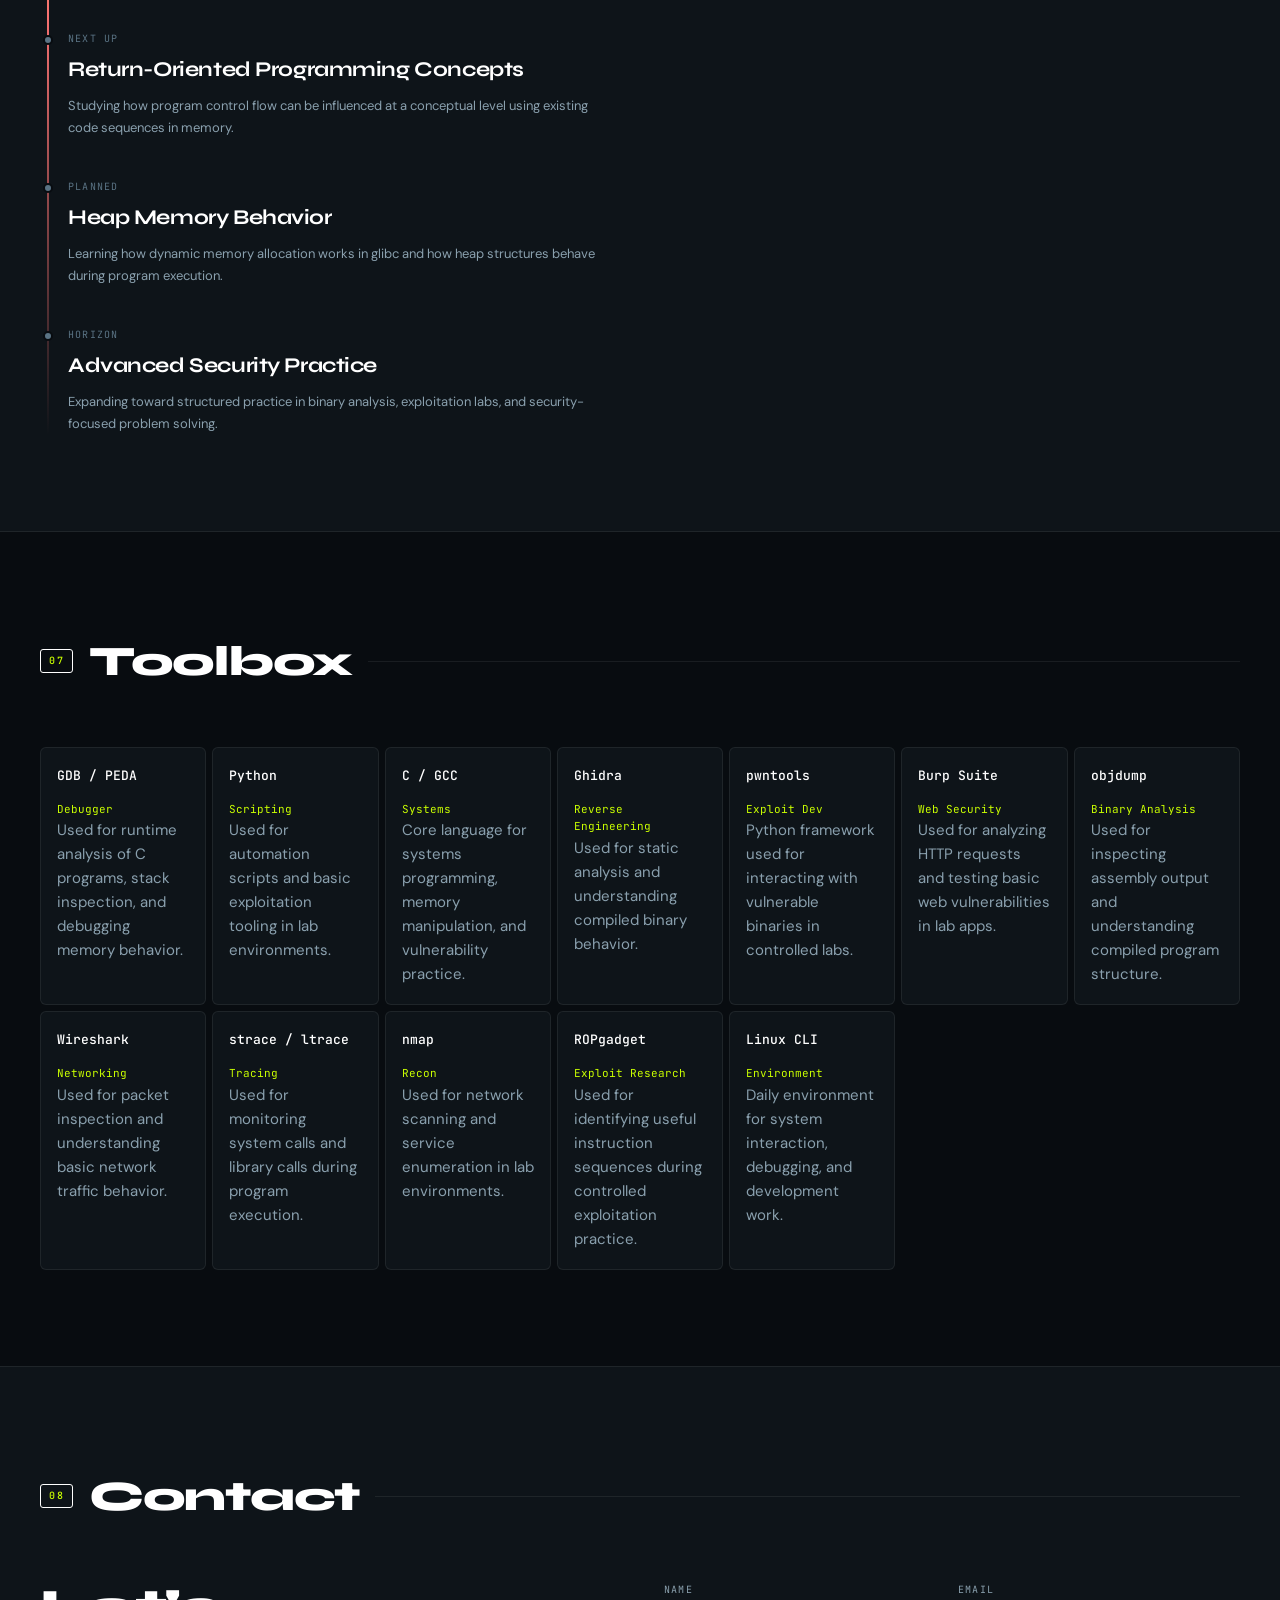
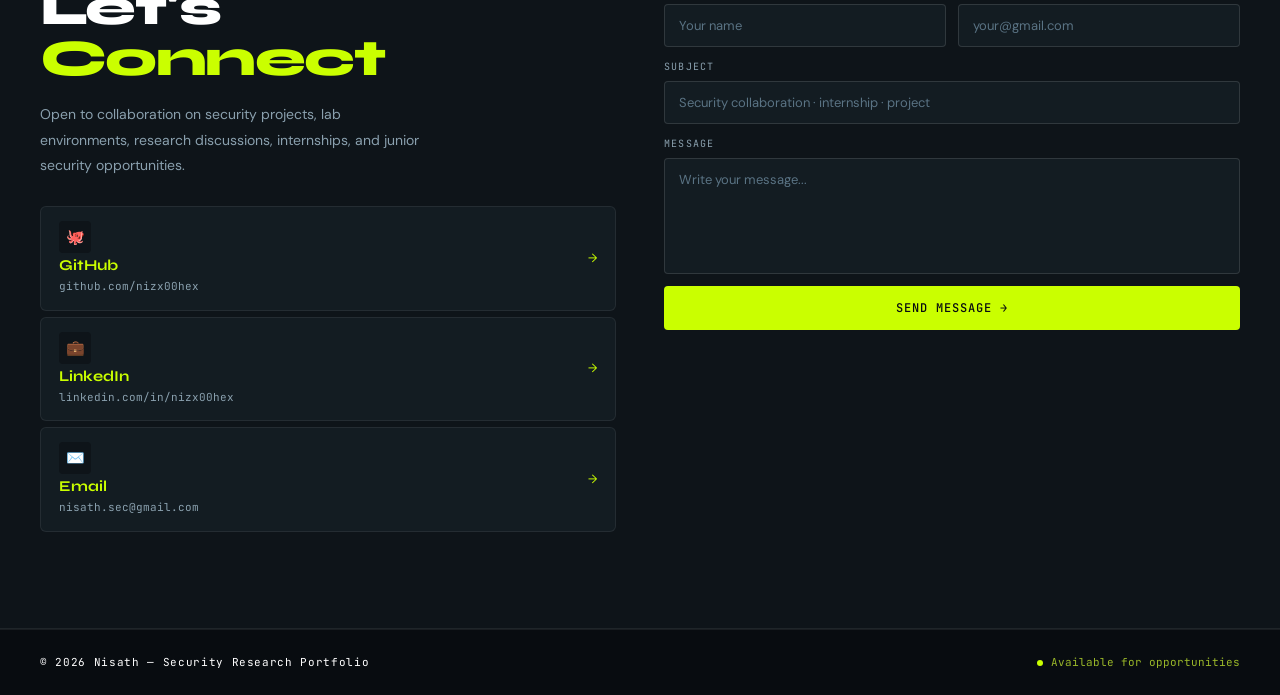
==== commit f64b7ee0: "update: make more enhanced" ====
--- a/index.html
+++ b/index.html
@@ -211,7 +211,7 @@
       </div>
     </div>
     <div class="gh-repos-list reveal" id="ghList">
-      <div class="gh-msg">// set GITHUB_USERNAME in the script to load live repos</div>
+      <!-- <div class="gh-msg">// set GITHUB_USERNAME in the script to load live repos</div> -->
     </div>
   </div>
 </section>
@@ -625,7 +625,7 @@
         </div>
         <div class="cf-group">
           <label class="cf-label">Email</label>
-          <input type="email" class="cf-input" id="cfe" placeholder="you@email.com">
+          <input type="email" class="cf-input" id="cfe" placeholder="your@gmail.com">
         </div>
       </div>
 
@@ -682,7 +682,7 @@
   if (!btn) return;
   if (RESUME_PDF) {
     btn.href = RESUME_PDF;
-    btn.download = 'Nisathy_Resume.pdf';
+    btn.download = 'Nisath_Resume.pdf';
   } else {
     btn.addEventListener('click', e => {
       e.preventDefault();
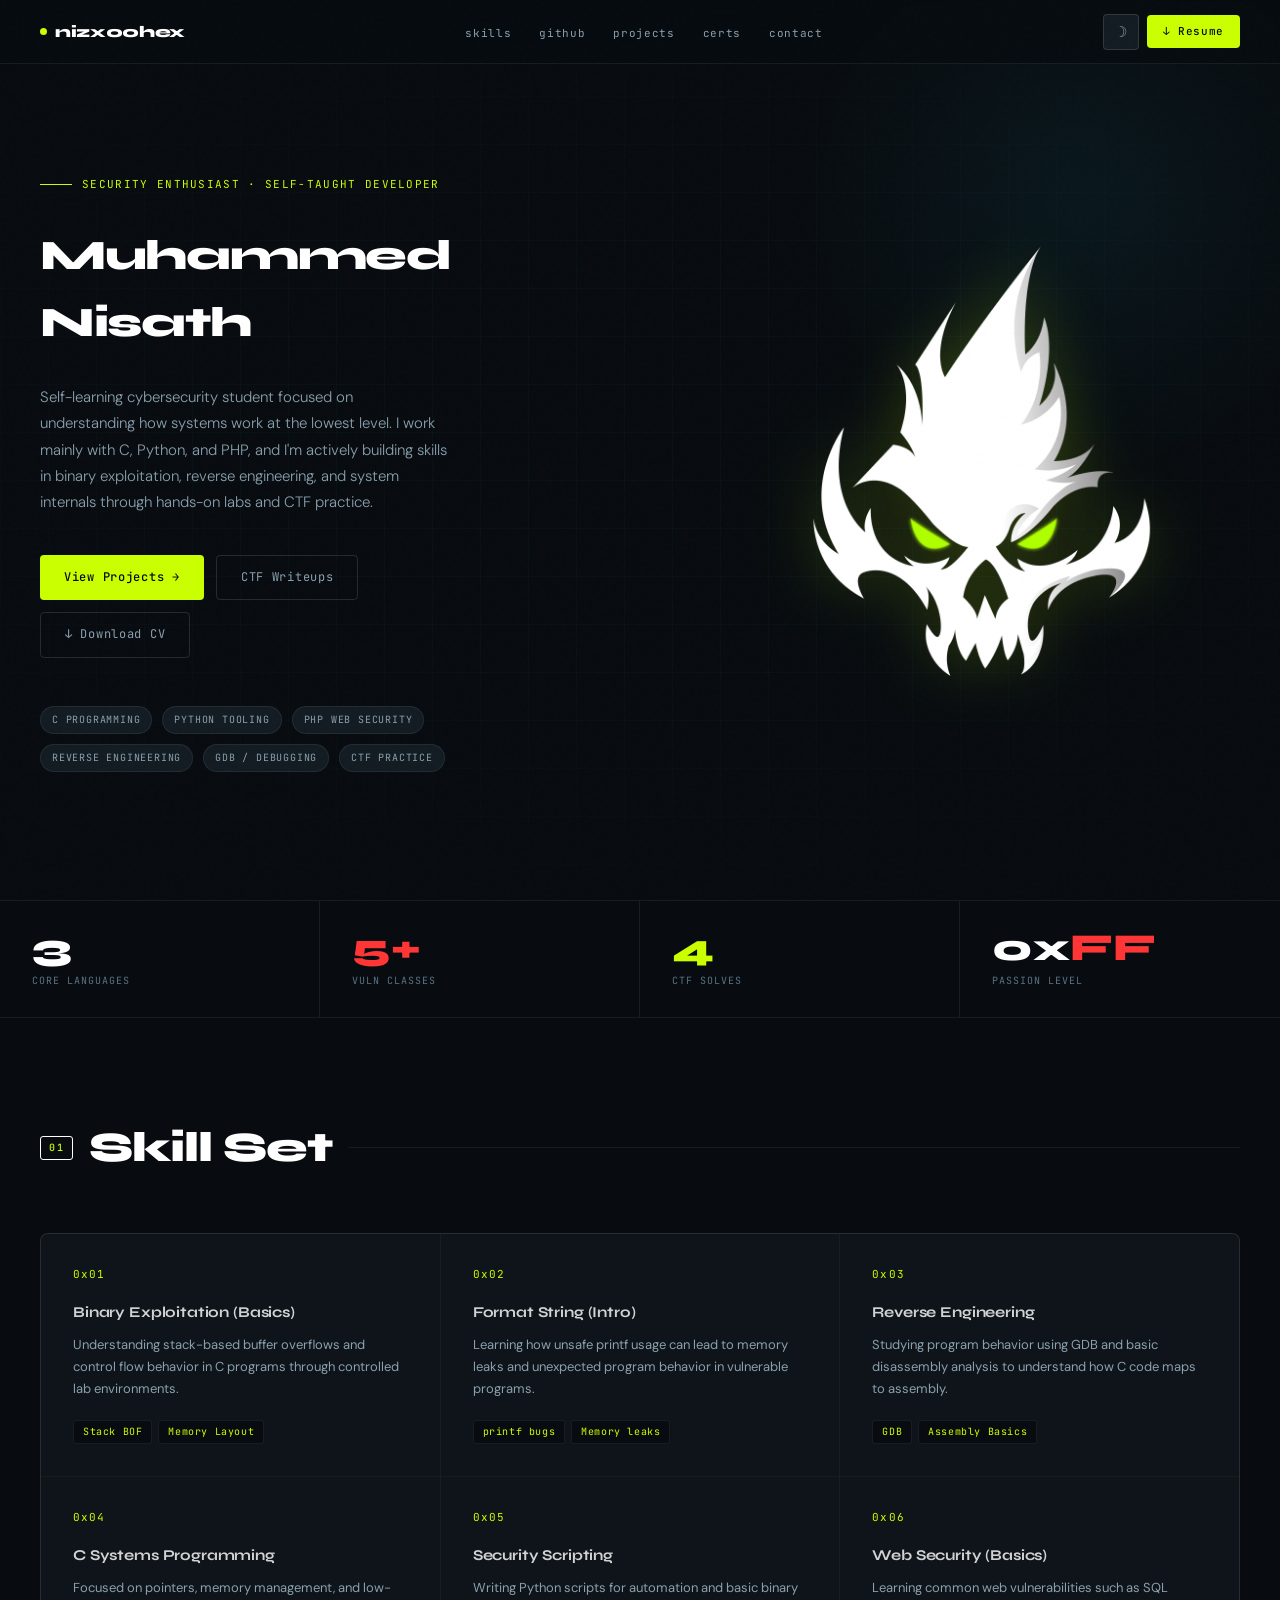
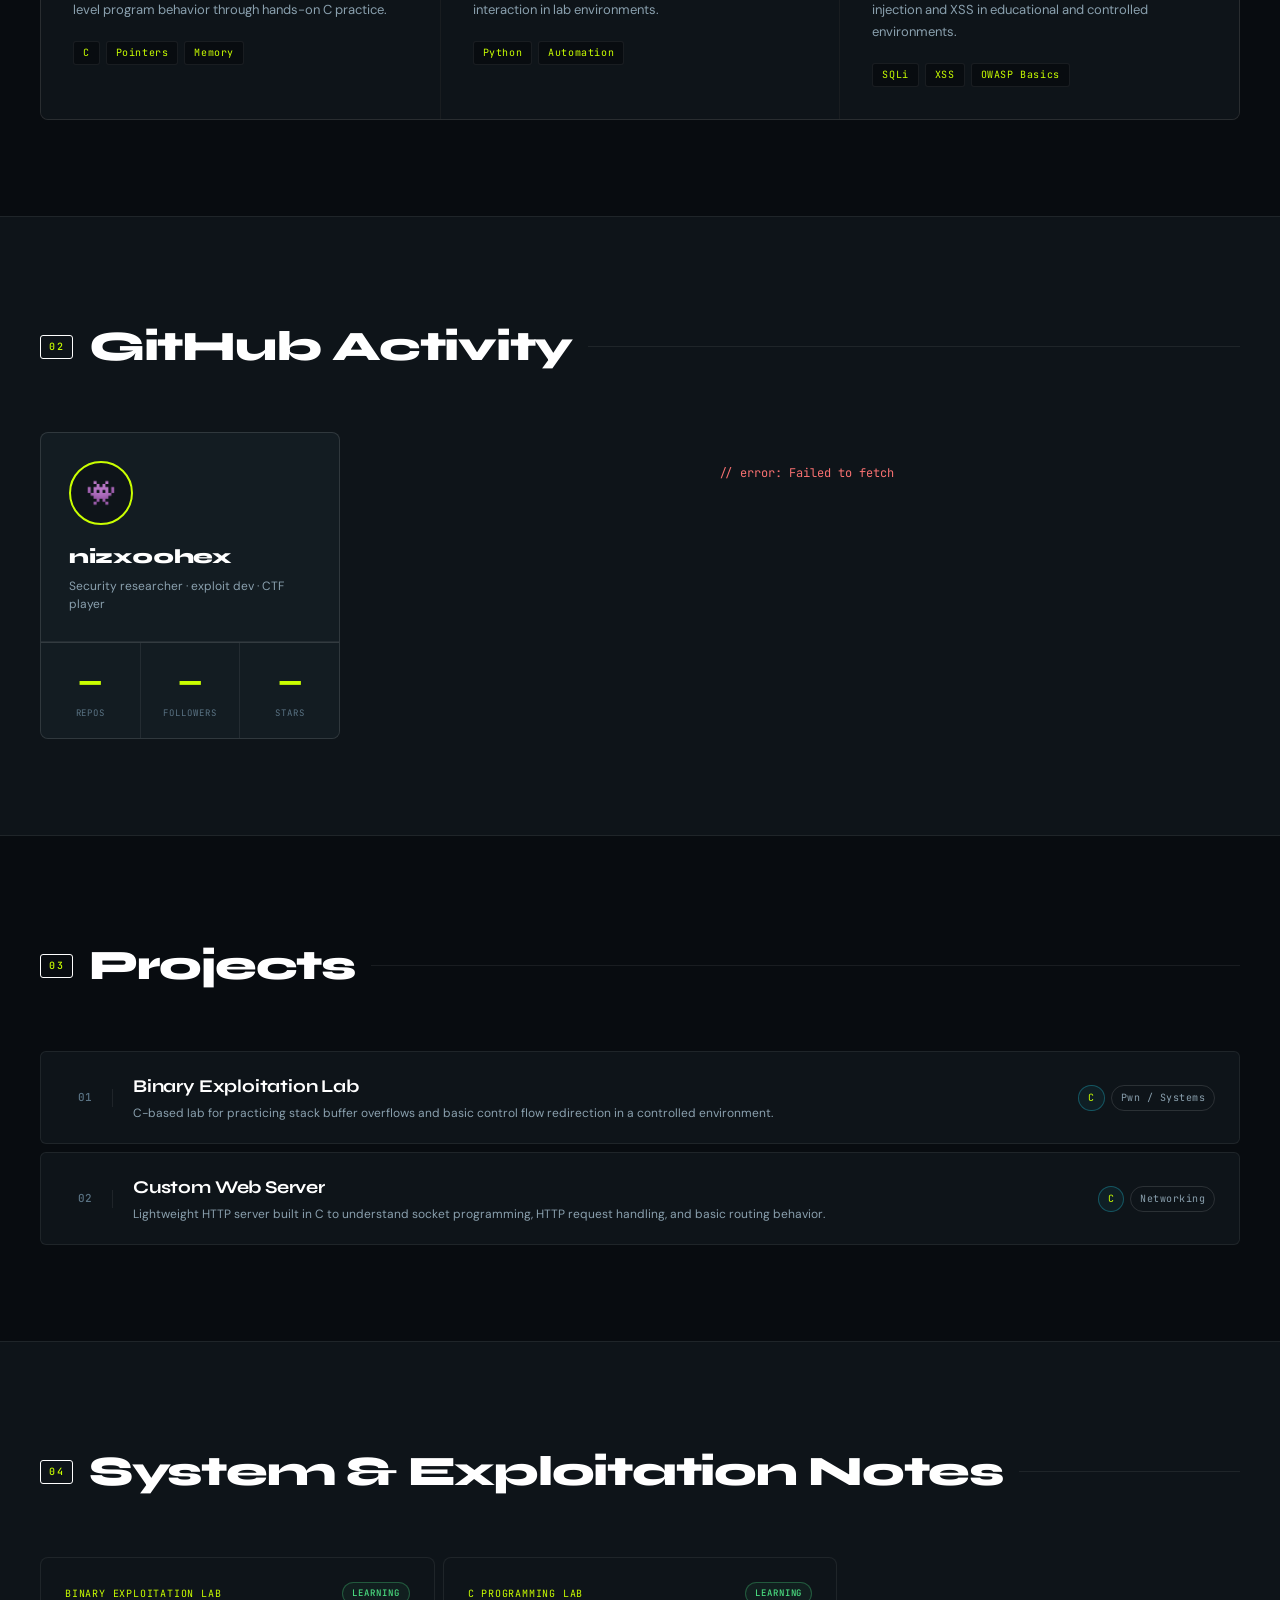
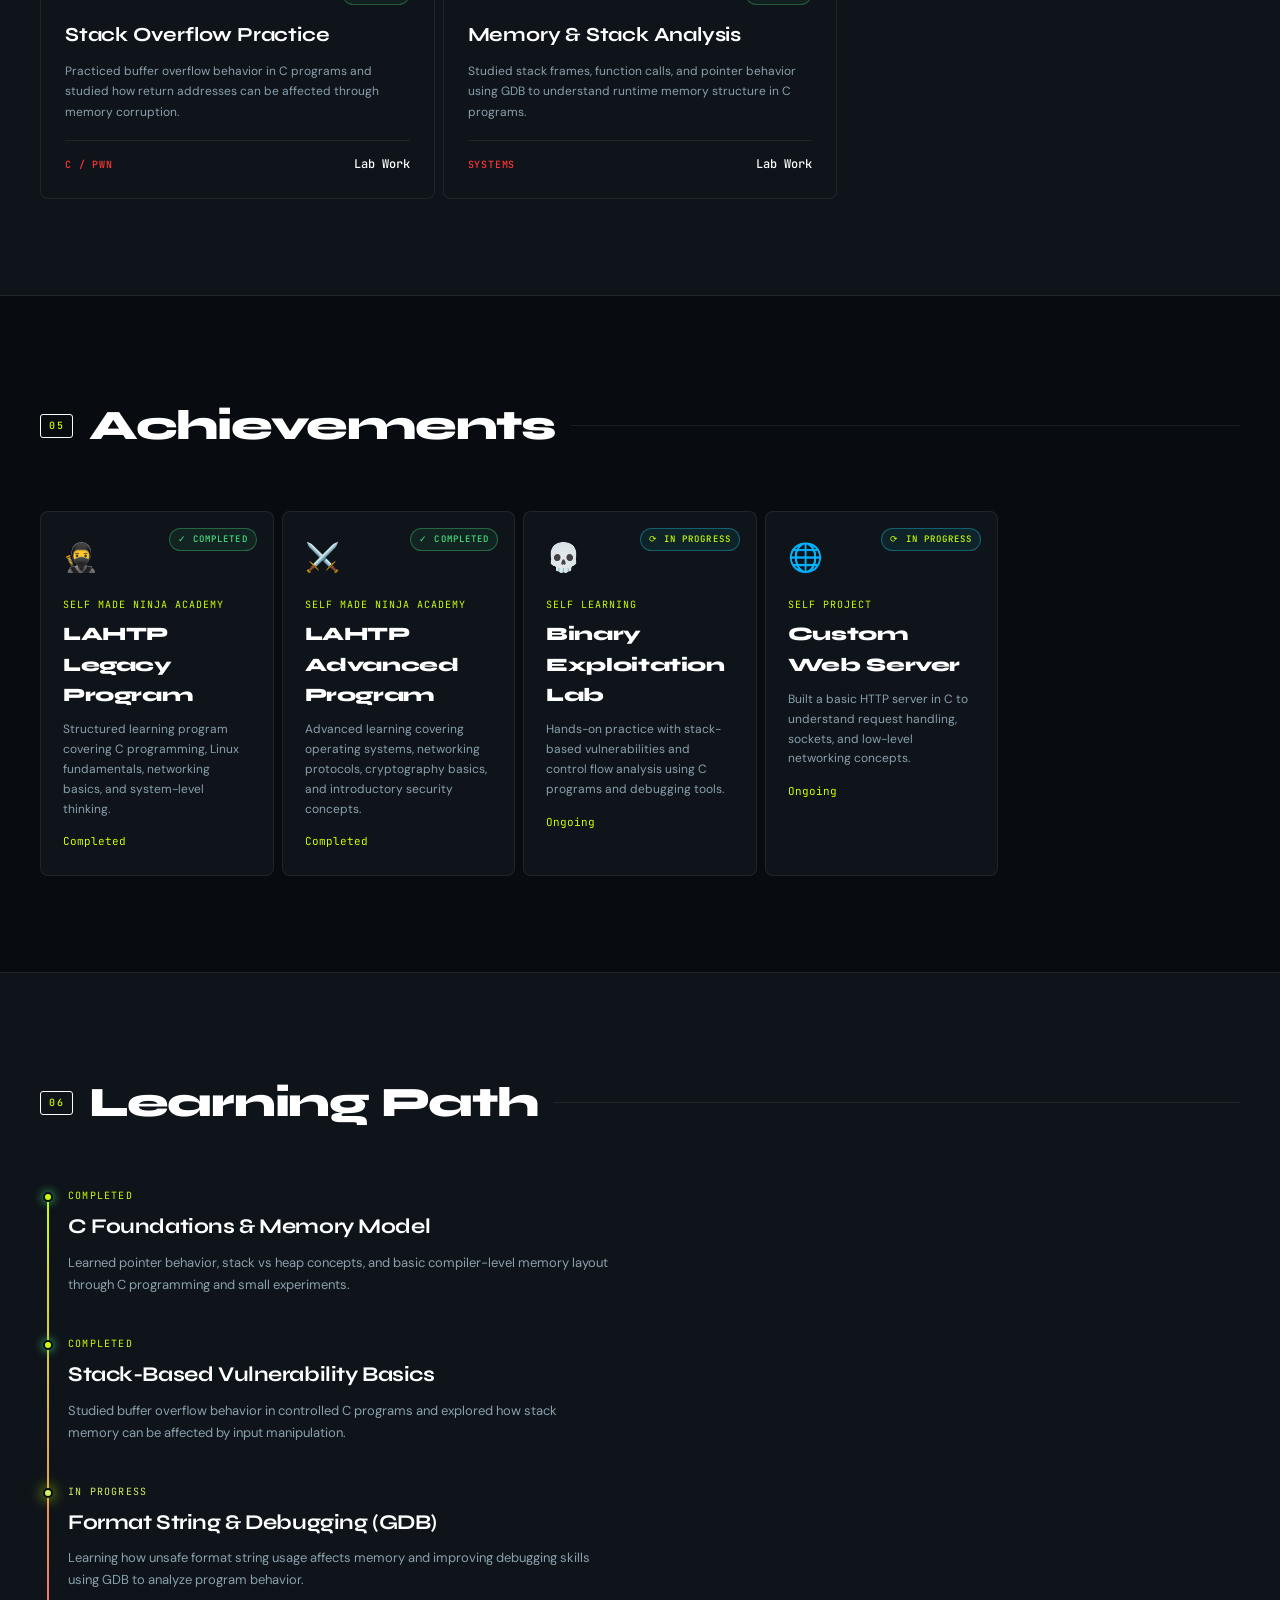
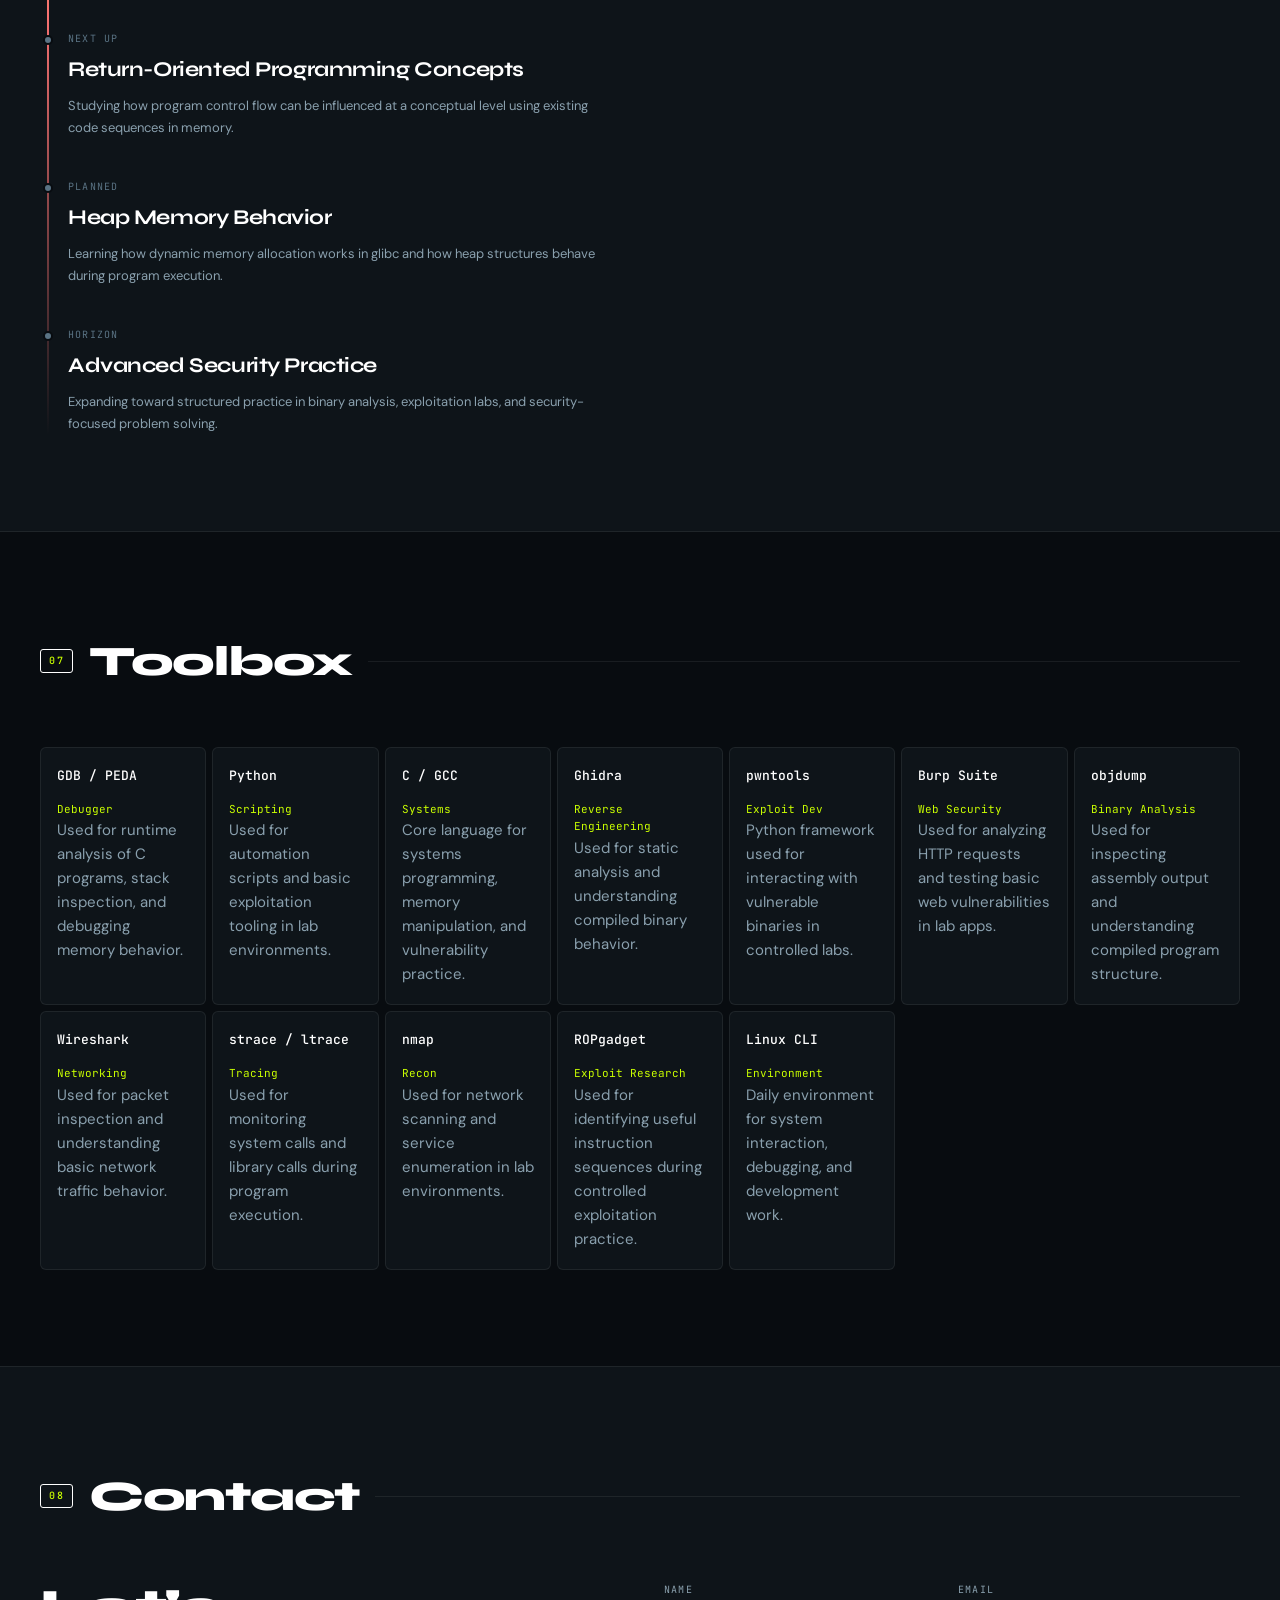
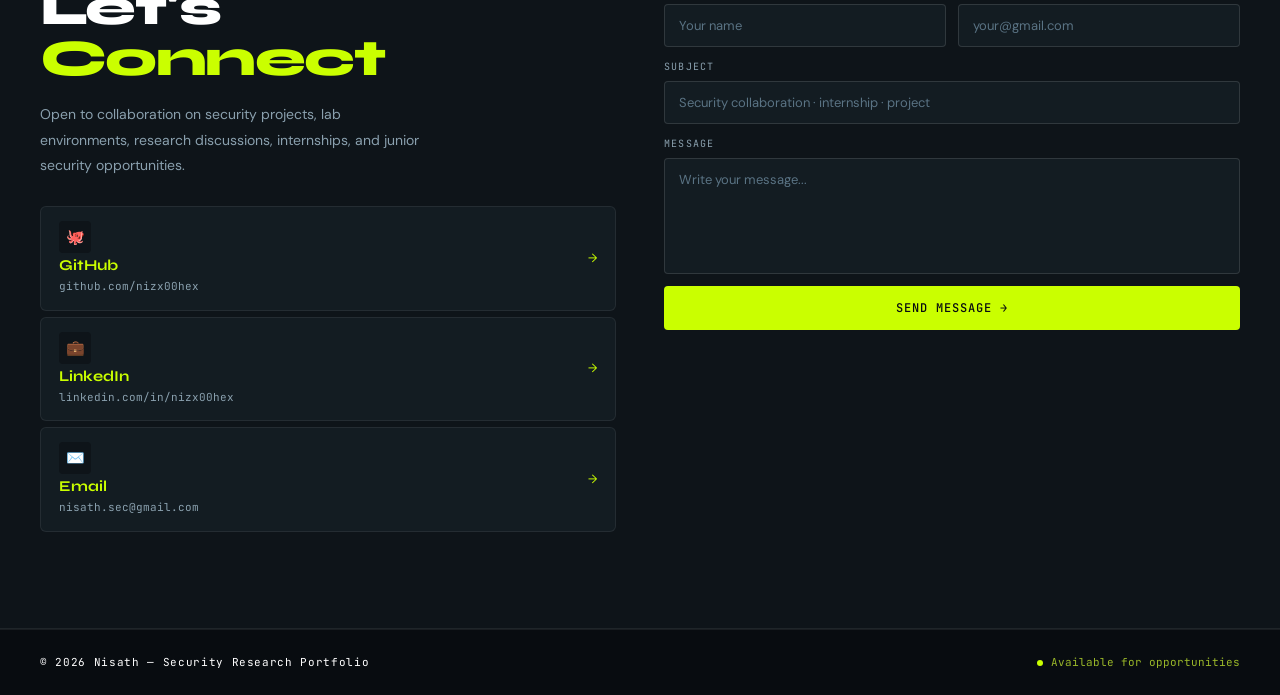
==== commit 7e3e49bf: "docs: add logo is hero section" ====
--- a/index.html
+++ b/index.html
@@ -3,6 +3,7 @@
 <head>
 <meta charset="UTF-8">
 <meta name="viewport" content="width=device-width, initial-scale=1.0">
+<link rel="icon" type="image/png" href="fortrix.png">   
 <title>Nisath — Security Research & Systems Programming</title>
 <link rel="preconnect" href="https://fonts.googleapis.com">
 <link href="https://fonts.googleapis.com/css2?family=Syne:wght@400;500;600;700;800&family=JetBrains+Mono:wght@300;400;500&family=DM+Sans:wght@300;400;500&display=swap" rel="stylesheet">
@@ -46,14 +47,14 @@
 </div>
 
 <!-- HERO -->
-<section id="hero">
+<!-- <section id="hero">
   <div class="hero-grid-line"></div>
   <div class="hero-glow"></div>
 
   <div class="hero-content">
     <p class="hero-eyebrow">Security Enthusiast · Self-Taught Developer</p>
 
-    <p class="sec-title">Muhammed Nisath</p>
+    <p class="sec-title">Muhammed Nisath</p> -->
 
     <!-- <h1 class="hero-title">
       Low-Level<br>
@@ -61,7 +62,7 @@
       <span class="sk-title">/ C · Python · Reverse Engineering</span>
     </h1> -->
 
-    <p class="hero-desc">
+    <!-- <p class="hero-desc">
       Self-learning cybersecurity student focused on understanding how systems work at the lowest level.
       I work mainly with C, Python, and PHP, and I’m actively building skills in binary exploitation,
       reverse engineering, and system internals through hands-on labs and CTF practice.
@@ -81,6 +82,47 @@
       <span class="badge">GDB / Debugging</span>
       <span class="badge">CTF Practice</span>
     </div>
+  </div>
+</section> -->
+
+<section id="hero">
+  <div class="hero-grid-line"></div>
+  <div class="hero-glow"></div>
+
+  <div style="position:relative;z-index:1;display:flex;align-items:center;justify-content:space-between;gap:40px;">
+    
+    <!-- LEFT: existing content -->
+    <div class="hero-content">
+      <p class="hero-eyebrow">Security Enthusiast · Self-Taught Developer</p>
+      <p class="sec-title">Muhammed Nisath</p>
+      <p class="hero-desc">
+        Self-learning cybersecurity student focused on understanding how systems work at the lowest level.
+        I work mainly with C, Python, and PHP, and I'm actively building skills in binary exploitation,
+        reverse engineering, and system internals through hands-on labs and CTF practice.
+      </p>
+      <div class="hero-actions">
+        <a href="#projects" class="btn-primary">View Projects →</a>
+        <a href="#ctf" class="btn-outline">CTF Writeups</a>
+        <a href="#" class="btn-outline" id="heroResume">↓ Download CV</a>
+      </div>
+      <div class="hero-badges">
+        <span class="badge">C Programming</span>
+        <span class="badge">Python Tooling</span>
+        <span class="badge">PHP Web Security</span>
+        <span class="badge">Reverse Engineering</span>
+        <span class="badge">GDB / Debugging</span>
+        <span class="badge">CTF Practice</span>
+      </div>
+    </div>
+
+    <!-- RIGHT: logo -->
+    <div style="flex-shrink:0;">
+      <img src="fortrix.png" alt="nizxoohex logo"
+           style="width:1000px;height:500px;object-fit:contain;
+                  filter:drop-shadow(0 0 32px rgba(202,255,0,0.2));
+                  animation:float 4s ease-in-out infinite;" />
+    </div>
+
   </div>
 </section>
 
--- a/style.css
+++ b/style.css
@@ -1114,3 +1114,21 @@
     grid-template-columns: repeat(2, 1fr);
   }
 }
+@keyframes float {
+  0%, 100% { transform: translateY(0); }
+  50%       { transform: translateY(-12px); }
+}
+
+/* Hide logo on mobile, fix eyebrow visibility */
+@media (max-width: 680px) {
+  #hero > div[style] {
+    flex-direction: column;
+  }
+  #hero img[alt="nizxoohex logo"] {
+    display: none;
+  }
+  .hero-eyebrow {
+    opacity: 1 !important;
+    animation: none !important;
+  }
+}
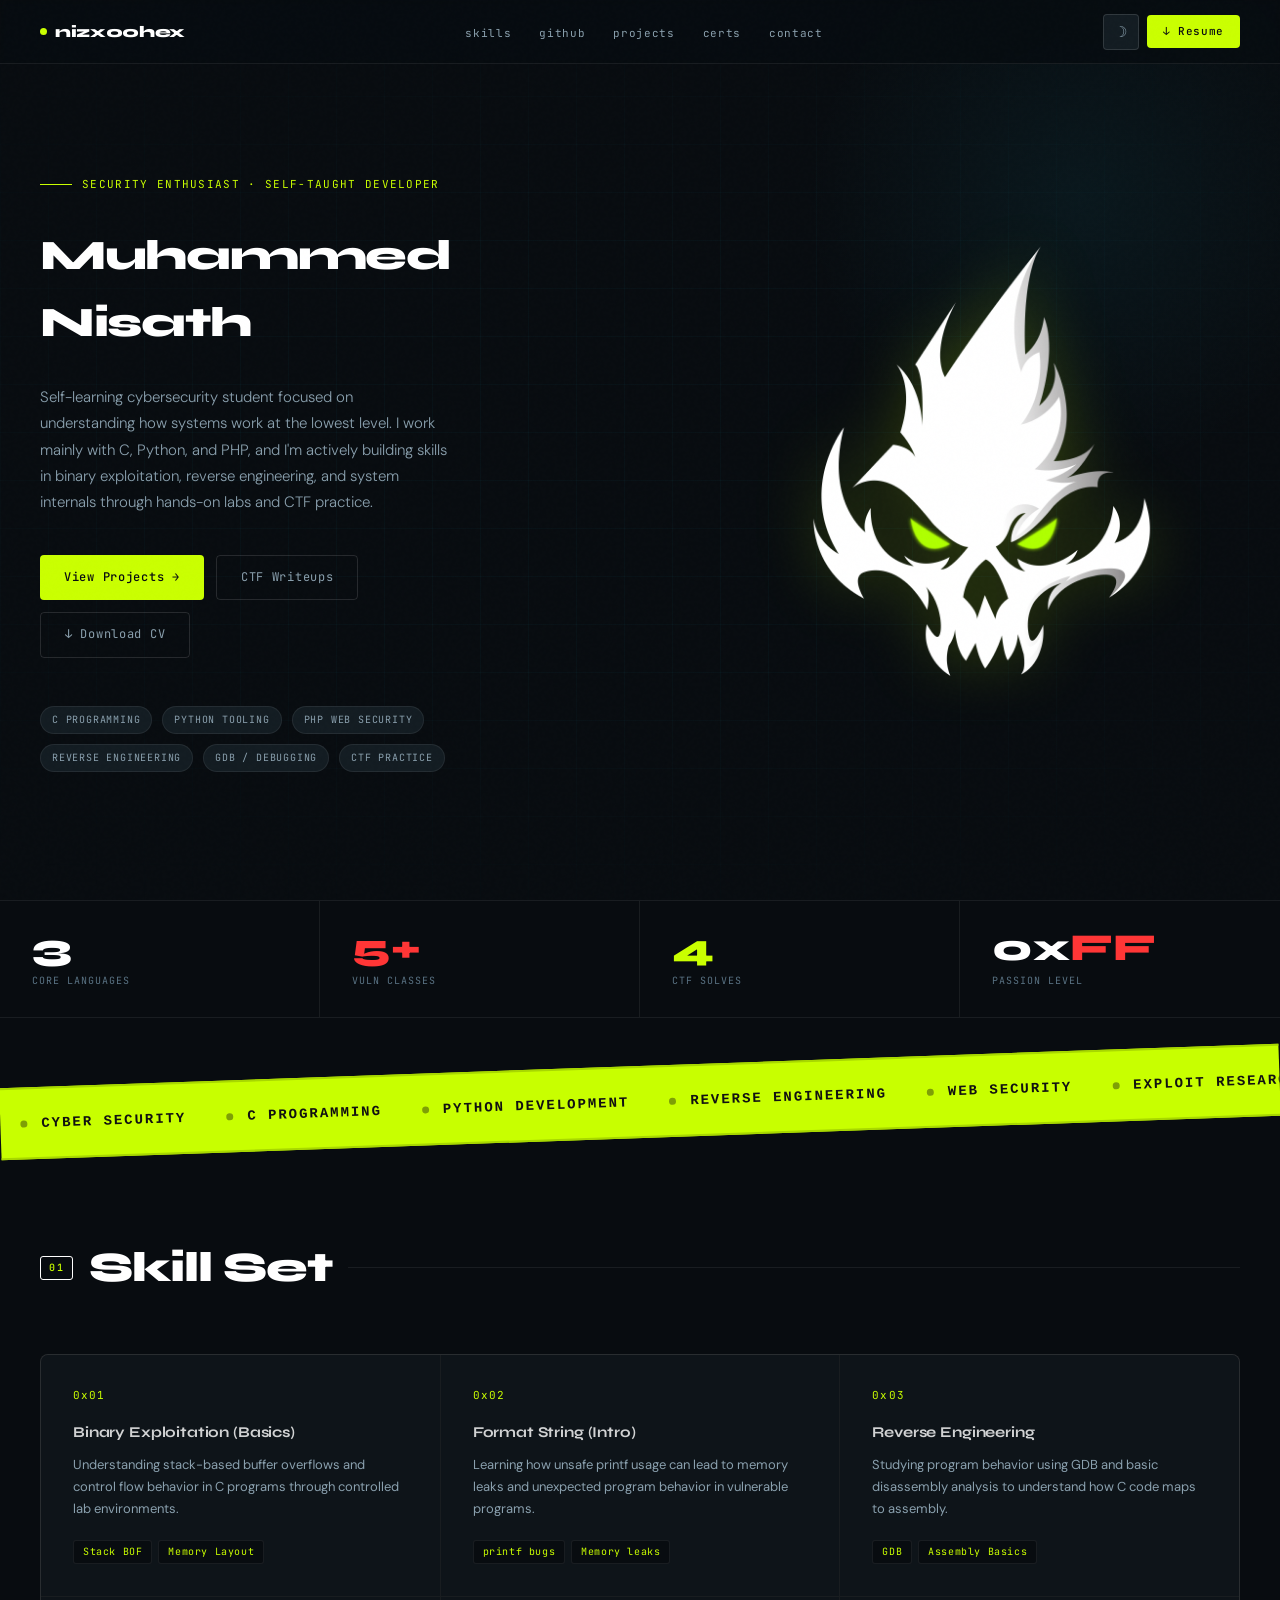
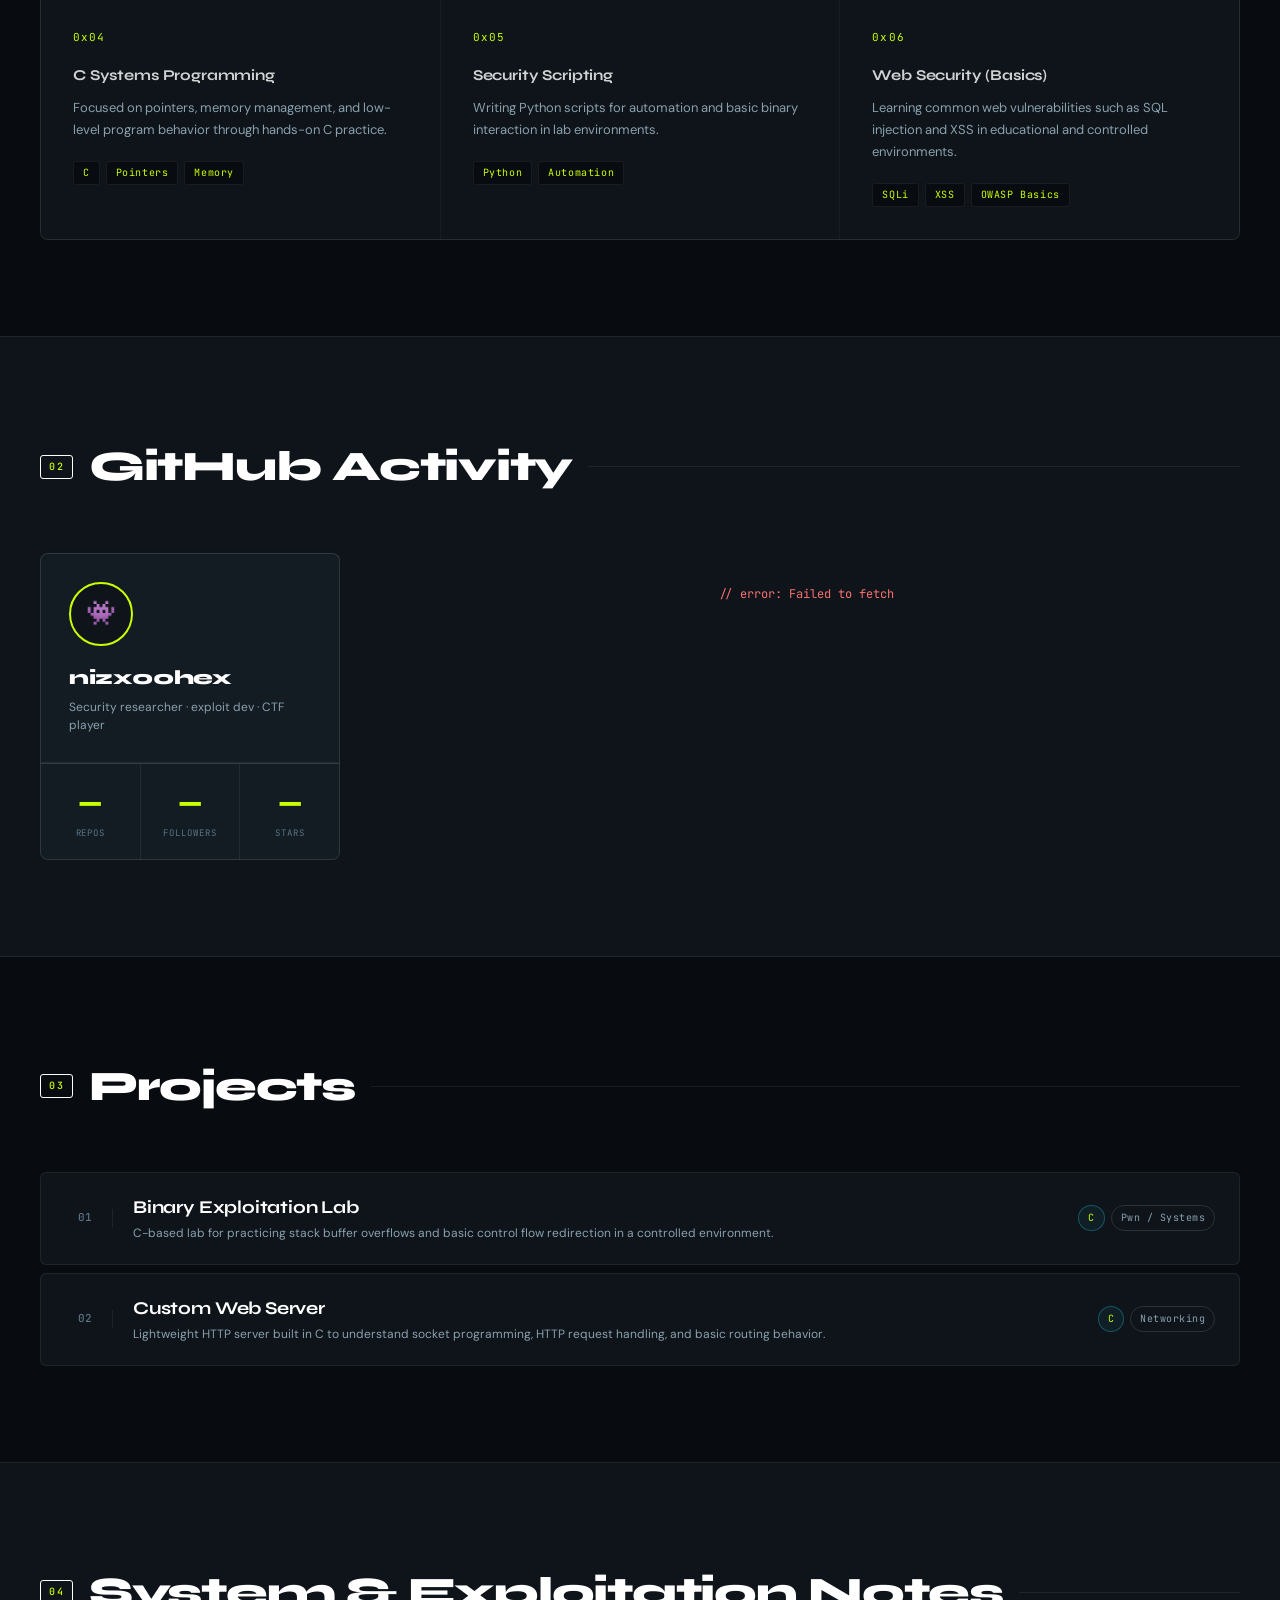
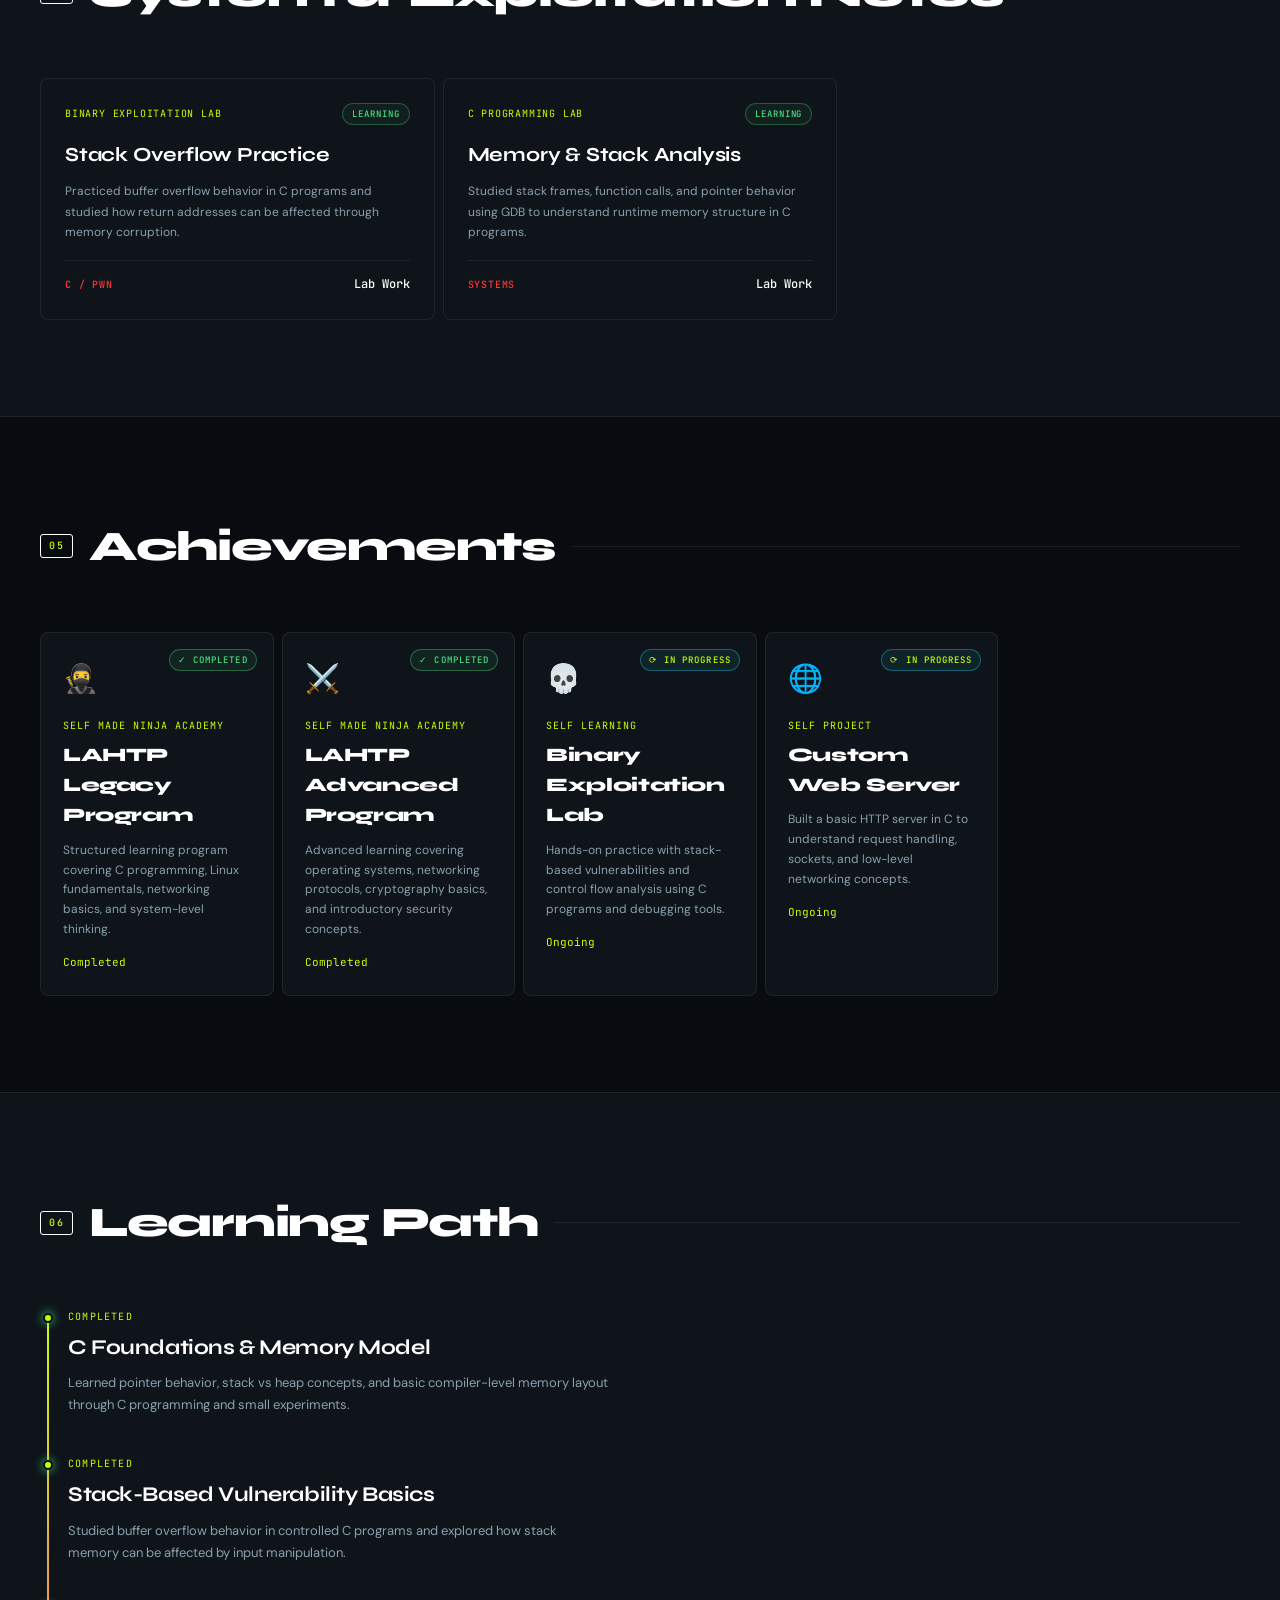
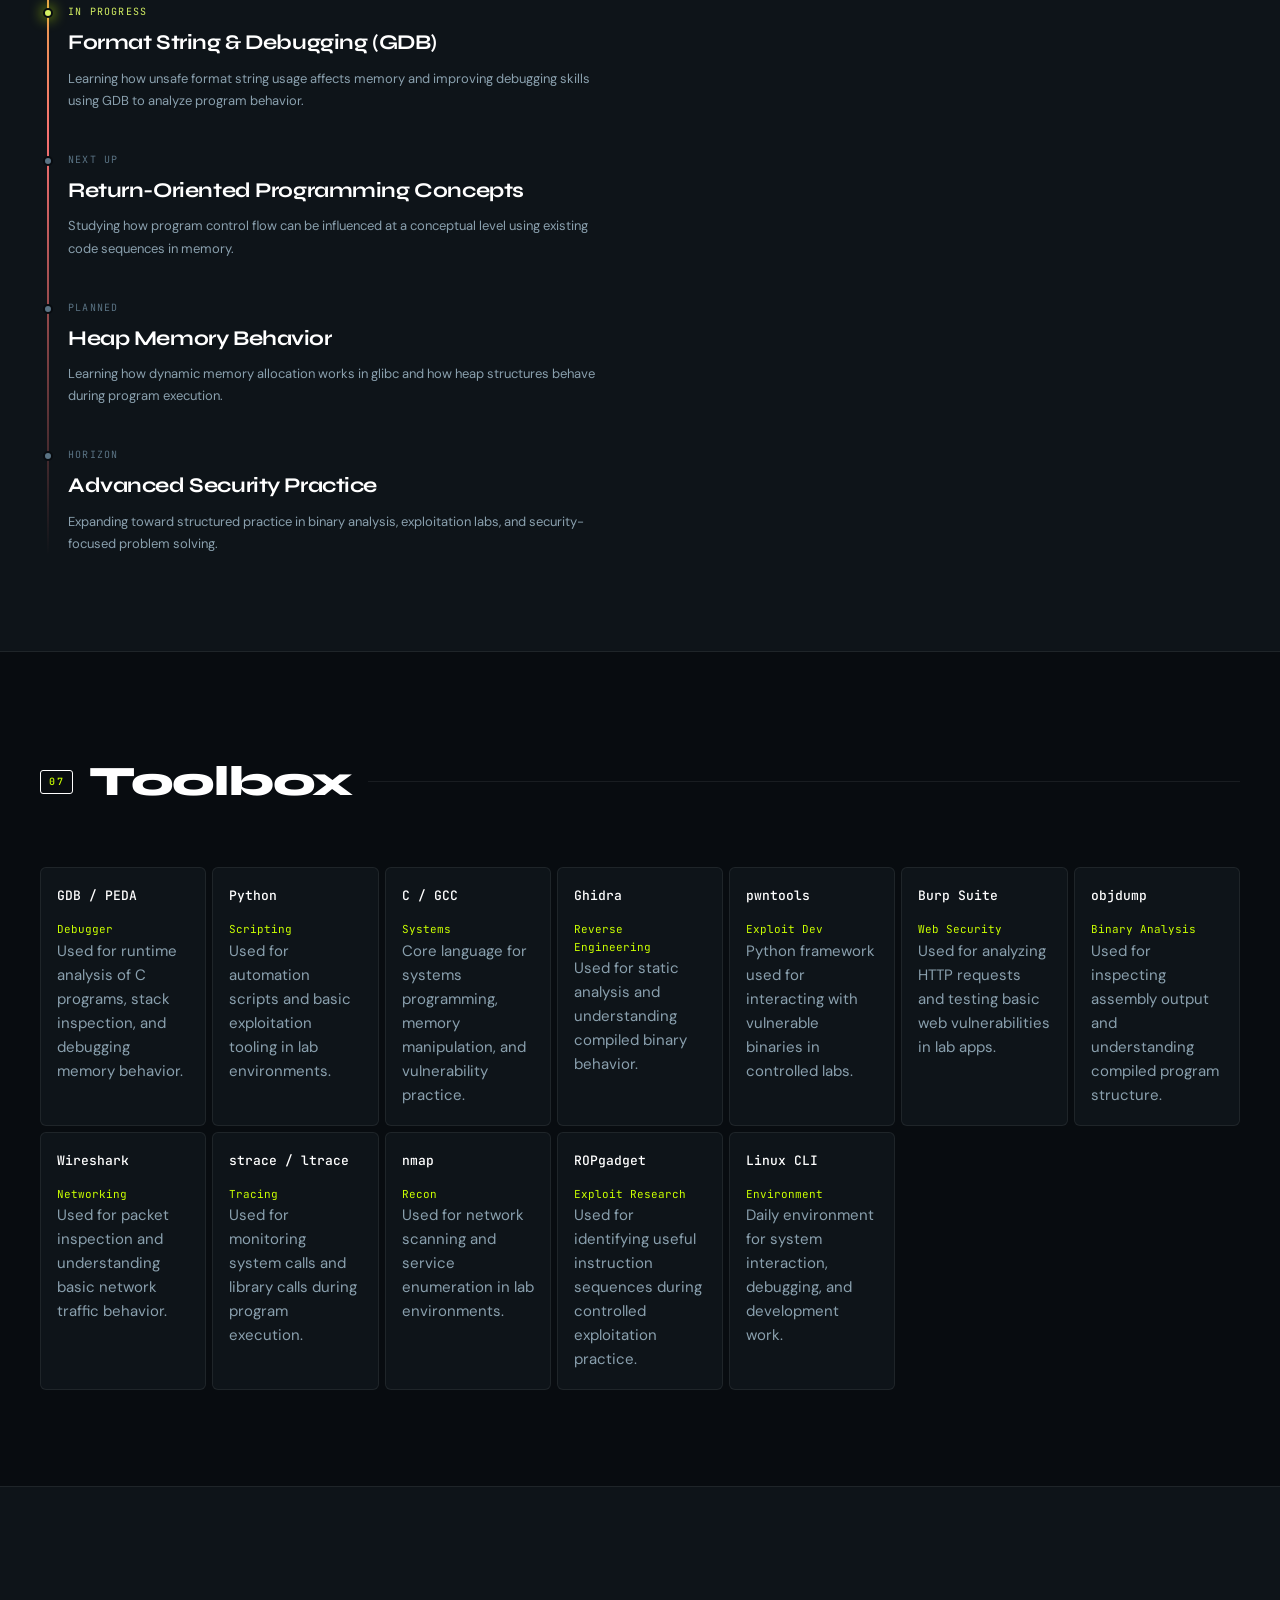
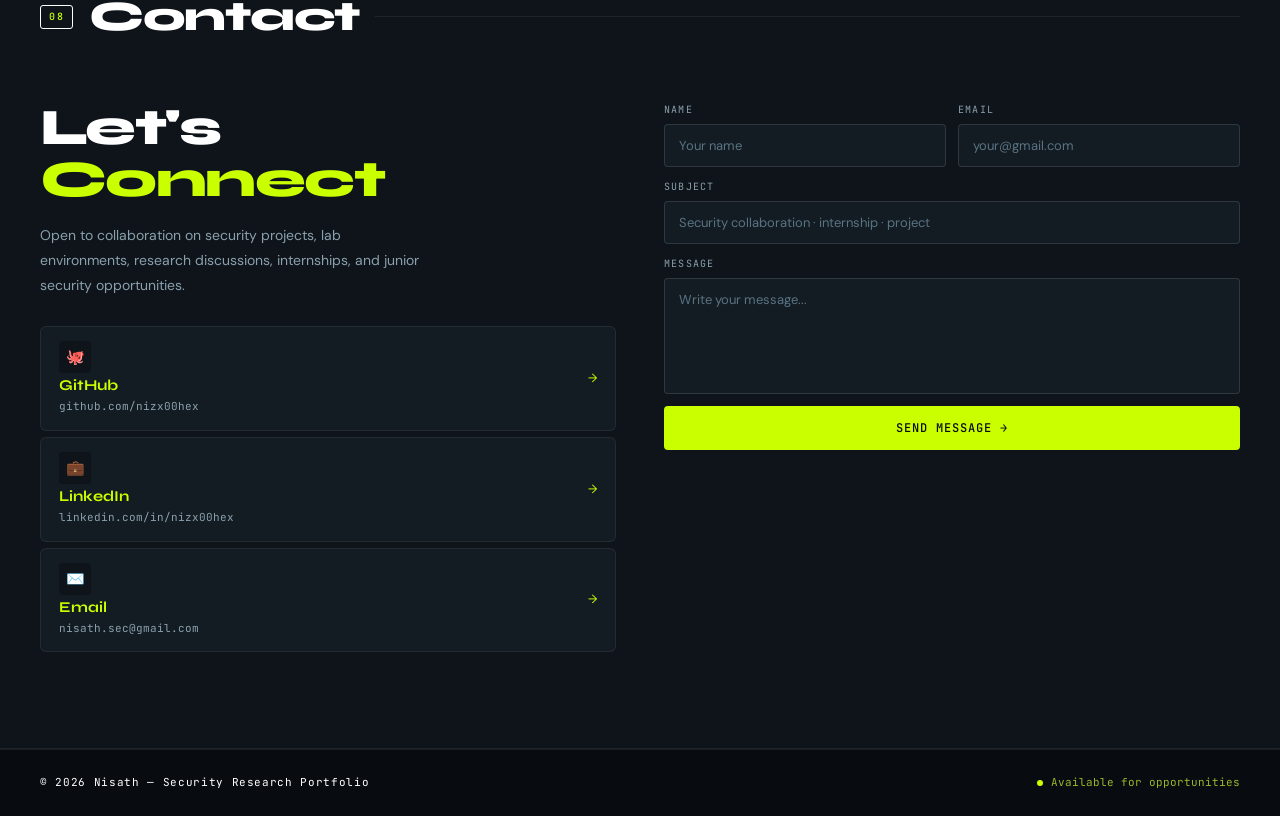
==== commit 50d9c40d: "update: diagnal ticker" ====
--- a/index.html
+++ b/index.html
@@ -126,6 +126,8 @@
   </div>
 </section>
 
+
+
 <!-- STATS -->
 <div class="stat-bar">
   <div class="stat-cell reveal">
@@ -145,6 +147,95 @@
     <div class="stat-lbl">Passion Level</div>
   </div>
 </div>
+<br>
+<br>
+
+<style>
+
+.ticker-outer{
+  position:relative;
+  background:#c8ff00;
+  border-top:2px solid #a8d800;
+  border-bottom:2px solid #a8d800;
+  overflow:hidden;
+  padding:23px 0;
+}
+.ticker-outer.tilt-down{ transform:rotate(-2deg); }
+
+
+.ticker-track{
+  display:flex;
+  white-space:nowrap;
+  width:max-content;
+}
+.go-left{ animation:goLeft 16s linear infinite; }
+.go-right{animation:goRight 16s linear infinite;}
+@keyframes goLeft{ 
+  from{
+    transform:translateX(0)
+  } to{
+    transform:translateX(-50%)
+  } 
+}
+@keyframes goRight{from{transform:translateX(-50%)} to{transform:translateX(0)} }
+
+.ticker-outer:hover 
+.ticker-track{ 
+  animation-play-state:paused 
+}
+
+.ticker-item{
+  display:inline-flex;align-items:center;gap:14px;
+  padding:0 20px;
+  font-size:14px;font-weight:800;
+  letter-spacing:.14em;color:#111;
+  text-transform:uppercase;
+  font-family:'Courier New',monospace;
+}
+.dot{
+  width:7px;
+  height:7px;
+  background:#111;
+  border-radius:50%;
+  opacity:.4;
+  flex-shrink:0
+}
+
+</style>
+
+<div class="page" id="page">
+  <div class="ticker-outer tilt-down">
+    <div class="ticker-track go-left" id="t1"></div>
+  </div>
+  <!-- <div class="ticker-outer tilt-up">
+    <div class="ticker-track go-right" id="t2"></div>
+  </div> -->
+</div>
+
+<script>
+const items = [
+  'Cyber Security',
+  'C Programming',
+  'Python Development',
+  'Reverse Engineering',
+  'Web Security',
+  'Exploit Research',
+  'Linux Systems',
+  'PHP Development',
+  'Malware Analysis',
+  'Network Security',
+  'Ethical Hacking',
+  'Automation Tools'
+];
+function fill(id){
+  const el=document.getElementById(id);
+  let h='';
+  for(let i=0;i<2;i++) items.forEach(t=>{h+=`<span class="ticker-item"><span class="dot"></span>${t}</span>`;});
+  el.innerHTML=h;
+}
+fill('t1');fill('t2');
+</script>
+
 
 <!-- SKILLS -->
 <section class="sec" id="skills">
